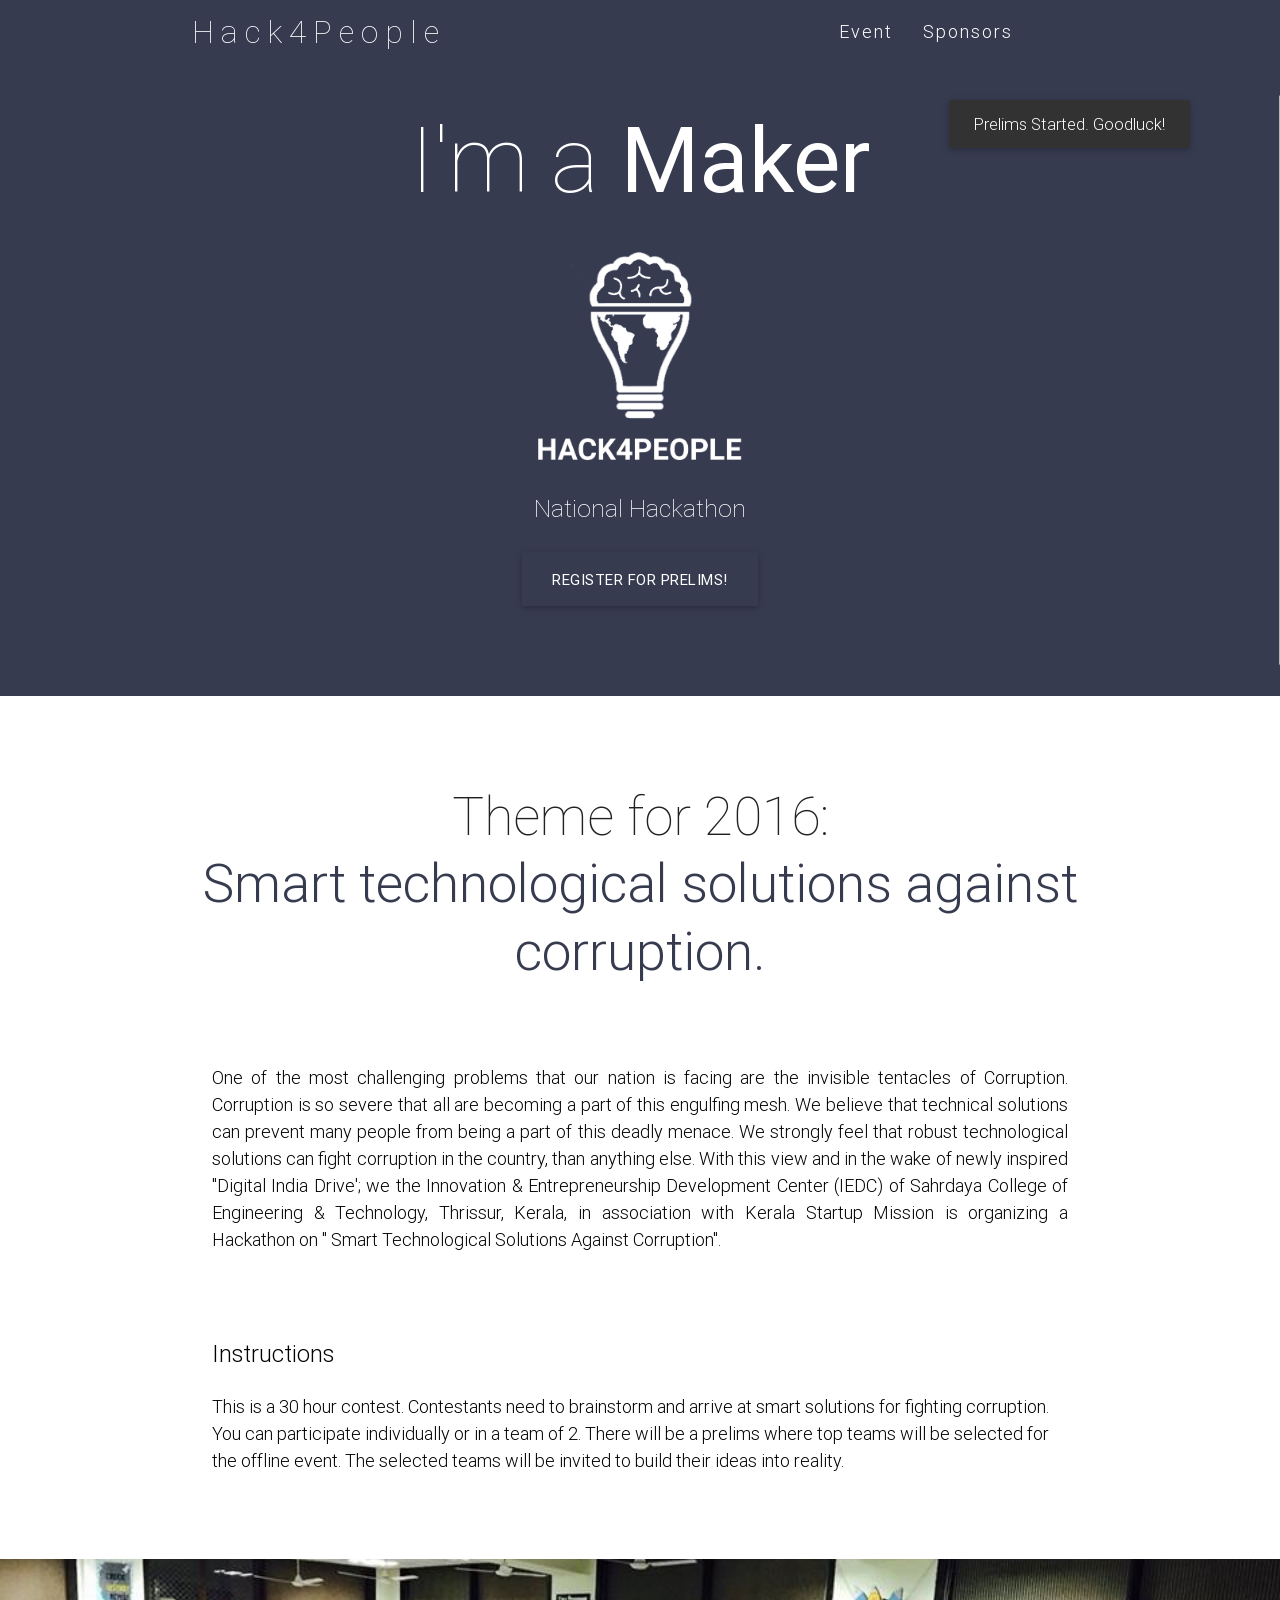
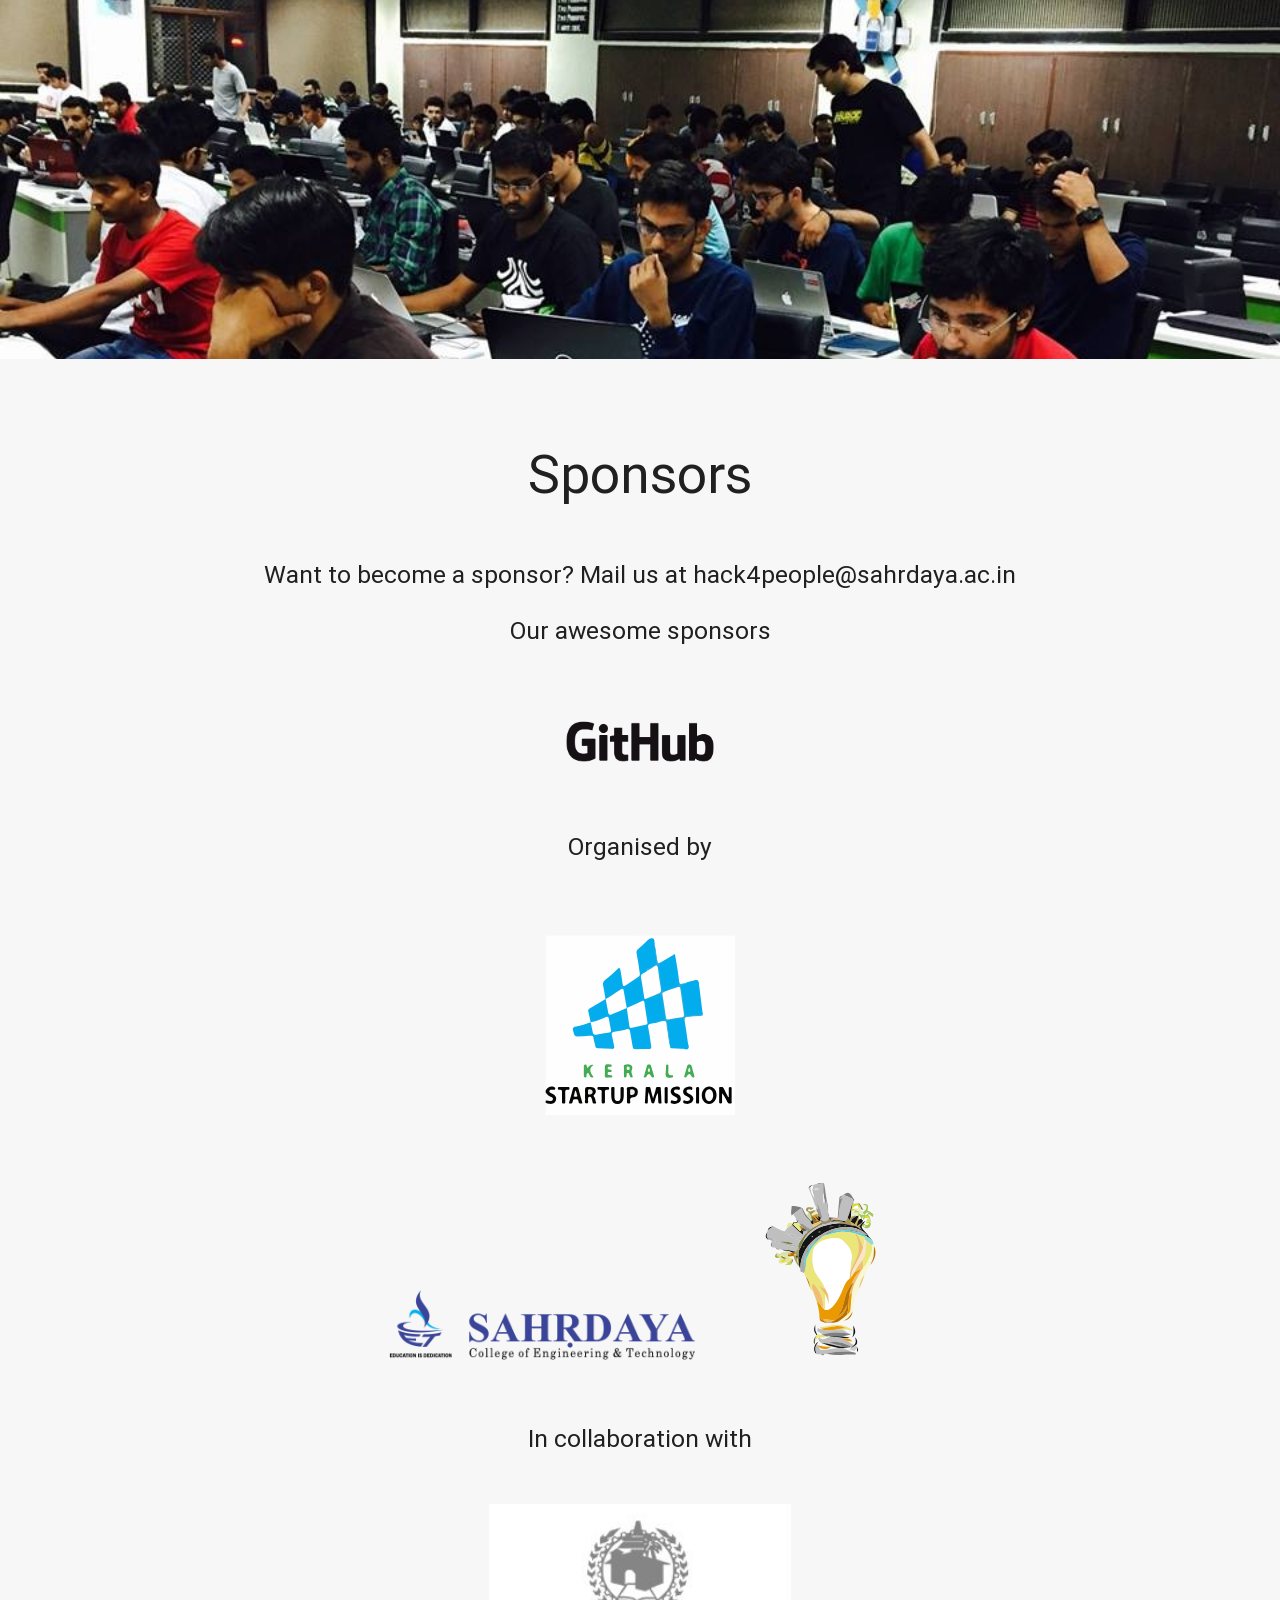
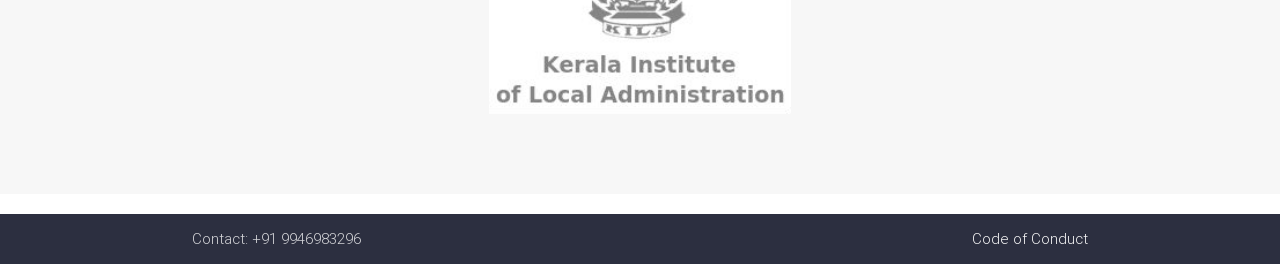
==== index.html @ 21f4a26d "added analytics" ====
<!DOCTYPE html>
<html>

<head>
    <meta http-equiv="Content-Type" content="text/html; charset=UTF-8" />
    <meta name="viewport" content="width=device-width, initial-scale=1, maximum-scale=1.0, user-scalable=no" />
    <meta name="theme-color" content="#373b50">
    <link rel="apple-touch-icon" sizes="120x120" href="/apple-touch-icon.png">
    <link rel="icon" type="image/png" href="/favicon-32x32.png" sizes="32x32">
    <link rel="icon" type="image/png" href="/favicon-16x16.png" sizes="16x16">
    <link rel="manifest" href="/manifest.json">
    <link rel="mask-icon" href="/safari-pinned-tab.svg" color="#5bbad5">
    <meta name="apple-mobile-web-app-title" content="Hack4People">
    <meta name="application-name" content="Hack4People">
    <title>Hack4People Hackathon 2016</title>
    <!-- CSS  -->
    <link href="min/plugin-min.css" type="text/css" rel="stylesheet">
    <link href="min/custom-min.css" type="text/css" rel="stylesheet">
    <link href="https://file.myfontastic.com/n6vo44Re5QaWo8oCKShBs7/icons.css" rel="stylesheet">
</head>
<style>
    html, body {
    max-width: 100%;
    overflow-x: hidden;
}
</style>
<body id="top" class="scrollspy">
    <!-- Pre Loader -->
    <div id="loader-wrapper">
        <div id="loader"></div>
        <div class="loader-section section-left"></div>
        <div class="loader-section section-right"></div>
    </div>
    <!--Navigation-->
    <div class="navbar-fixed">
        <nav id="nav_f" class="default_color" role="navigation">
            <div class="container">
                <div class="nav-wrapper">
                    <a id="logo-container" class="brand-logo">Hack4People</a>
                    <ul class="right hide-on-med-and-down">
                        <li><a href="#intro">Event</a></li>
                        <li hidden><a href="#mentors">Mentors</a></li>
                        <li><a href="#team">Sponsors</a></li>
                        <li><a href="https://www.facebook.com/hack4people" target="_blank"><i class="socicon-facebook"></i></a></li>
                        <li><a href="https://twitter.com/Hack4People" target="_blank"><i class="socicon-twitter"></i></a></li>
                    </ul>
                    <ul id="nav-mobile" class="side-nav">
                        <li><a href="#intro">Event</a></li>
                        <li hidden><a href="#mentors">Mentors</a></li>
                        <li><a href="#team">Sponsors</a></li>
                        <li><a href="https://www.facebook.com/hack4people" target="_blank">Facebook</a></li>
                        <li><a href="https://twitter.com/Hack4People" target="_blank">Twitter</a></li>
                    </ul>
                    <a href="#" data-activates="nav-mobile" class="button-collapse"><i class="mdi-navigation-menu"></i></a>
                </div>
            </div>
        </nav>
    </div>
    <!--Hero-->
    <div class="section no-pad-bot" id="index-banner">
        <div class="container">
            <h1 class="text_h center header cd-headline letters type">
            <span>I'm a</span> 
            <span class="cd-words-wrapper waiting">
                <b class="is-visible">Maker</b>
                <b>Developer</b>
                <b>Hacker</b>
                <b>Patriot</b>
            </span>
        </h1>
            <div class="row center">
                <div class="col s8 offset-s2 m6 offset-m3  l4 offset-l4 ">
                    <img id="dp" class="responsive-img" style="width:75%;height:75%;padding-top:5%;" src="img/logo2.png">
                </div>
            </div>
            <div class="row ">
                <h5 class="thin valign center-align white-text" style="white-space: nowrap; font-weight:200">National Hackathon</h5>
            </div>
            <div class="row ">
                <div style="text-align:center; ">
                    <a class="waves-effect waves-greendark btn-large themecolors" href="https://h4p.hackerearth.com" target="_blank">Register for Prelims!</a>
                </div>
            </div>
        </div>
    </div>
    <!--Intro and service-->
    <div id="intro" class="section scrollspy">
        <div class="container">
            <div class="row">
                <div class="col s12">
                    <h2 class="center header text_h2"> Theme for 2016: <br><span class="span_h2"> Smart technological solutions against corruption.  </span> </h2>
                </div>
                <div class="col s12 ">
                    <div class="card themecolor z-depth-0">
                        <div class="card-content black-text">
                            <p class="about light center" style="font-size:18px;text-align:justify;">One of the most challenging problems that our nation is facing are the invisible tentacles of Corruption. Corruption is so severe that all are becoming a part of this engulfing mesh. We believe that technical solutions can prevent many people from being a part of this deadly menace. We strongly feel that robust technological solutions can fight corruption in the country, than anything else. With this view and in the wake of newly inspired "Digital India Drive'; we the Innovation &amp; Entrepreneurship Development Center (IEDC) of Sahrdaya College of Engineering &amp; Technology, Thrissur, Kerala, in association with Kerala Startup Mission is organizing a Hackathon on " Smart Technological Solutions Against Corruption". </p>
                        </div>
                    </div>
                </div>
                <div class="col s12 ">
                    <div class="card themecolor z-depth-0 ">
                        <div class="card-content black-text ">
                            <span class="card-title black-text">Instructions</span>
                            <p class="about light center" style="font-size:18px;text-align:start;">This is a 30 hour contest. Contestants need to brainstorm and arrive at smart solutions for fighting corruption. You can participate individually or in a team of 2. There will be a prelims where top teams will be selected for the offline event. The selected teams will be invited to build their ideas into reality.</p>
                        </div>
                    </div>
                </div>
            </div>
        </div>
    </div>
    <!--Work-->
    <div class="section scrollspy" id="mentors" hidden>
        <div class="container">
            <h2 class="header text_b">Mentors </h2>
            <div class="row">
                <div class="col s12 m3">
                    <div class="card card-avatar">
                        <div class="waves-effect waves-block waves-light">
                            <img class="activator" src="img/avatar1.png">
                        </div>
                        <div class="card-content">
                            <span class="card-title activator grey-text text-darken-4">Flash <br/>
                            <small><em><a class="red-text text-darken-1" href="#">CEO</a></em></small></span>
                            <p>
                                <a class="blue-text text-lighten-2" href="https://www.facebook.com/joash.c.pereira">
                                    <i class="fa fa-facebook-square"></i>
                                </a>
                                <a class="blue-text text-lighten-2" href="https://twitter.com/im_joash">
                                    <i class="fa fa-twitter-square"></i>
                                </a>
                                <a class="blue-text text-lighten-2" href="https://plus.google.com/u/0/+JoashPereira">
                                    <i class="fa fa-google-plus-square"></i>
                                </a>
                                <a class="blue-text text-lighten-2" href="https://www.linkedin.com/in/joashp">
                                    <i class="fa fa-linkedin-square"></i>
                                </a>
                            </p>
                        </div>
                    </div>
                </div>
                <div class="col s12 m3">
                    <div class="card card-avatar">
                        <div class="waves-effect waves-block waves-light">
                            <img class="activator" src="img/avatar2.png">
                        </div>
                        <div class="card-content">
                            <span class="card-title activator grey-text text-darken-4">Cat Woman<br/>
                            <small><em><a class="red-text text-darken-1" href="#">Designer</a></em></small>
                        </span>
                            <p>
                                <a class="blue-text text-lighten-2" href="https://www.facebook.com/joash.c.pereira">
                                    <i class="fa fa-facebook-square"></i>
                                </a>
                                <a class="blue-text text-lighten-2" href="https://twitter.com/im_joash">
                                    <i class="fa fa-twitter-square"></i>
                                </a>
                                <a class="blue-text text-lighten-2" href="https://plus.google.com/u/0/+JoashPereira">
                                    <i class="fa fa-google-plus-square"></i>
                                </a>
                                <a class="blue-text text-lighten-2" href="https://www.linkedin.com/in/joashp">
                                    <i class="fa fa-linkedin-square"></i>
                                </a>
                            </p>
                        </div>
                    </div>
                </div>
                <div class="col s12 m3">
                    <div class="card card-avatar">
                        <div class="waves-effect waves-block waves-light">
                            <img class="activator" src="img/avatar3.png">
                        </div>
                        <div class="card-content">
                            <span class="card-title activator grey-text text-darken-4">
                            Capt. America <br/>
                            <small><em><a class="red-text text-darken-1" href="#">CMO</a></em></small></span>
                            <p>
                                <a class="blue-text text-lighten-2" href="https://www.facebook.com/joash.c.pereira">
                                    <i class="fa fa-facebook-square"></i>
                                </a>
                                <a class="blue-text text-lighten-2" href="https://twitter.com/im_joash">
                                    <i class="fa fa-twitter-square"></i>
                                </a>
                                <a class="blue-text text-lighten-2" href="https://plus.google.com/u/0/+JoashPereira">
                                    <i class="fa fa-google-plus-square"></i>
                                </a>
                                <a class="blue-text text-lighten-2" href="https://www.linkedin.com/in/joashp">
                                    <i class="fa fa-linkedin-square"></i>
                                </a>
                            </p>
                        </div>
                    </div>
                </div>
                <div class="col s12 m3">
                    <div class="card card-avatar">
                        <div class="waves-effect waves-block waves-light">
                            <img class="activator" src="img/avatar4.png">
                        </div>
                        <div class="card-content">
                            <span class="card-title activator grey-text text-darken-4">Robin<br/>
                            <small><em><a class="red-text text-darken-1" href="#">Developer</a></em></small></span>
                            <p>
                                <a class="blue-text text-lighten-2" href="https://www.facebook.com/joash.c.pereira">
                                    <i class="fa fa-facebook-square"></i>
                                </a>
                                <a class="blue-text text-lighten-2" href="https://twitter.com/im_joash">
                                    <i class="fa fa-twitter-square"></i>
                                </a>
                                <a class="blue-text text-lighten-2" href="https://plus.google.com/u/0/+JoashPereira">
                                    <i class="fa fa-google-plus-square"></i>
                                </a>
                                <a class="blue-text text-lighten-2" href="https://www.linkedin.com/in/joashp">
                                    <i class="fa fa-linkedin-square"></i>
                                </a>
                            </p>
                        </div>
                    </div>
                </div>
            </div>
        </div>
    </div>
    <!--Parallax-->
    <div class="parallax-container">
        <div class="parallax"><img src="img/parallax.jpg"></div>
    </div>
    <!--Team-->
    <div class="section scrollspy" id="team">
        <div class="container">
            <div class="row center">
                <div class="col s12 ">
                    <h2 class="valign center-align" style="white-space: nowrap; "> Sponsors </h2>
                    <br>
                    <h5 class="valign center-align" style=" "> Want to become a sponsor? Mail us at hack4people@sahrdaya.ac.in </h5>
                </div>
            </div>
            <div class="row center">
                <h5 class="valign center-align" style="white-space: nowrap; "> Our awesome sponsors</h5>
                <br>
                <img src="img/GitHub_Logo.png" href="" style="height:70px; margin:30px;" />
            </div>
            <div class="row center">
                <h5 class="valign center-align" style="white-space: nowrap; "> Organised by </h5>
                <br>
                <div class="col s12  m8 offset-m2  l8 offset-l2">
                    <h5 class="valign center-align"><img src="img/ksm.svg" href="" style="height:180px; margin:30px;"/>
                           <img src="img/sahhead.png" href="" style="height:70px; margin:30px;"/>
              <img src="img/iedc.svg" href="" style="height:180px; margin:30px;"/></h5>
                </div>
            </div>
            <div class="row center">
                <h5 class="valign center-align" style="white-space: nowrap; "> In collaboration with </h5>
                <div class="col s12 m8 offset-m2  l8 offset-l2">
                    <h5 class="valign center-align"><img src="img/kila.jpg" href="" style="height:210px;margin:30px;"/></h5>
                </div>
            </div>
        </div>
    </div>
    <!--Footer-->
    <footer class="page-footer white">
        <div class="footer-copyright themecolordarks">
            <div class="container">
                Contact: +91 9946983296
                <a class="grey-text text-lighten-4 right" target="_blank" href="http://hackcodeofconduct.org/324-hack4people">Code of Conduct</a>
            </div>
        </div>
    </footer>
    <!--  Scripts-->
    <script src="min/plugin-min.js"></script>
    <script src="min/custom-min.js"></script>
    <script type="text/javascript">
         var $toastContent = $('<span>Prelims Started. Goodluck!</span>');
        Materialize.toast($toastContent, 5000);
    </script>
    <script>
  (function(i,s,o,g,r,a,m){i['GoogleAnalyticsObject']=r;i[r]=i[r]||function(){
  (i[r].q=i[r].q||[]).push(arguments)},i[r].l=1*new Date();a=s.createElement(o),
  m=s.getElementsByTagName(o)[0];a.async=1;a.src=g;m.parentNode.insertBefore(a,m)
  })(window,document,'script','https://www.google-analytics.com/analytics.js','ga');

  ga('create', 'UA-83611779-1', 'auto');
  ga('send', 'pageview');
</script>
</body>

</html>
---- min/custom-min.css ----
.cd-headline.type .cd-words-wrapper.selected::after,.cd-headline.type b{visibility:hidden}.themecolors{background-color:#373b50!important}.themecolordarks{background-color:#2C2F40!important}.default_color{background-color:#373b50!important}.default_color_text{color:#373b50!important}.icon-block{padding:0 15px}#intro,#team,#work{padding-top:4rem}.brand-logo,.text_h{color:#fff;padding:0;font-weight:100}#index-banner{min-height:632px;max-height:864px;position:relative;background-color:#373b50}#nav_f{box-shadow:none!important;-webkit-box-shadow:none!important}.text_h{font-size:6em}.brand-logo{position:absolute;display:inline-block;font-size:2.1rem;font-style:normal;letter-spacing:7px}.card-content a,.card-content a:hover,.promo i,.span_h2,.text_b{color:#373b50}.text_h2{font-weight:100;margin-bottom:4%;line-height:4.5rem}.span_h2{font-weight:300}.in{font-weight:400!important;font-style:normal!important}.promo i{font-size:7rem;display:block}#team,#work{background:#f7f7f7}.text_pink{color:#EF9A9A}nav ul a{font-size:1.2rem;color:#FFF;letter-spacing:2px;display:block;font-weight:300;padding:0 15px}.cd-headline.type .cd-words-wrapper{vertical-align:top;overflow:hidden}.cd-headline.type .cd-words-wrapper::after{content:'';position:absolute;right:0;top:50%;bottom:auto;-webkit-transform:translateY(-50%);-moz-transform:translateY(-50%);-ms-transform:translateY(-50%);-o-transform:translateY(-50%);transform:translateY(-50%);height:90%;width:1px;background-color:#aebcb9}.cd-headline.type .cd-words-wrapper.waiting::after{-webkit-animation:cd-pulse 1s infinite;-moz-animation:cd-pulse 1s infinite;animation:cd-pulse 1s infinite}.cd-headline.type .cd-words-wrapper.selected{background-color:#FFF}.cd-headline.type .cd-words-wrapper.selected b{color:#373b50}.cd-headline.type b.is-visible{visibility:visible}.cd-headline.type i{position:absolute;visibility:hidden}.cd-headline.type i.in{position:relative;visibility:visible}@-webkit-keyframes cd-pulse{0%{-webkit-transform:translateY(-50%) scale(1);opacity:1}40%{-webkit-transform:translateY(-50%) scale(.9);opacity:0}100%{-webkit-transform:translateY(-50%) scale(0);opacity:0}}@-moz-keyframes cd-pulse{0%{-moz-transform:translateY(-50%) scale(1);opacity:1}40%{-moz-transform:translateY(-50%) scale(.9);opacity:0}100%{-moz-transform:translateY(-50%) scale(0);opacity:0}}@keyframes cd-pulse{0%{-webkit-transform:translateY(-50%) scale(1);-moz-transform:translateY(-50%) scale(1);-ms-transform:translateY(-50%) scale(1);-o-transform:translateY(-50%) scale(1);transform:translateY(-50%) scale(1);opacity:1}40%{-webkit-transform:translateY(-50%) scale(.9);-moz-transform:translateY(-50%) scale(.9);-ms-transform:translateY(-50%) scale(.9);-o-transform:translateY(-50%) scale(.9);transform:translateY(-50%) scale(.9);opacity:0}100%{-webkit-transform:translateY(-50%) scale(0);-moz-transform:translateY(-50%) scale(0);-ms-transform:translateY(-50%) scale(0);-o-transform:translateY(-50%) scale(0);transform:translateY(-50%) scale(0);opacity:0}}#preloader{position:fixed;top:0;left:0;right:0;bottom:0;background-color:#fff;z-index:1200}#status{width:200px;height:200px;position:absolute;left:50%;top:50%;background-image:url(/img/status.gif);background-repeat:no-repeat;background-position:center;margin:-100px 0 0 -100px}@media only screen and (max-width:480px){.text_h{padding:0;font-size:5em;font-weight:100;color:#fff}}input,textarea{border-bottom:1px solid #fff}nav a.button-collapse{left:-25px}.card-avatar .waves-effect{text-align:center;margin-top:20px}.card-avatar img{height:150px;width:150px;border-radius:75px}.card-avatar .card-content{text-align:center}.card .card-content p{margin:15px 0}.card-avatar .card-content i{font-size:1.5rem}.card-avatar .card-content .card-title{line-height:30px!important}.parallax-container{max-height:400px}footer.page-footer{margin-top:0!important}
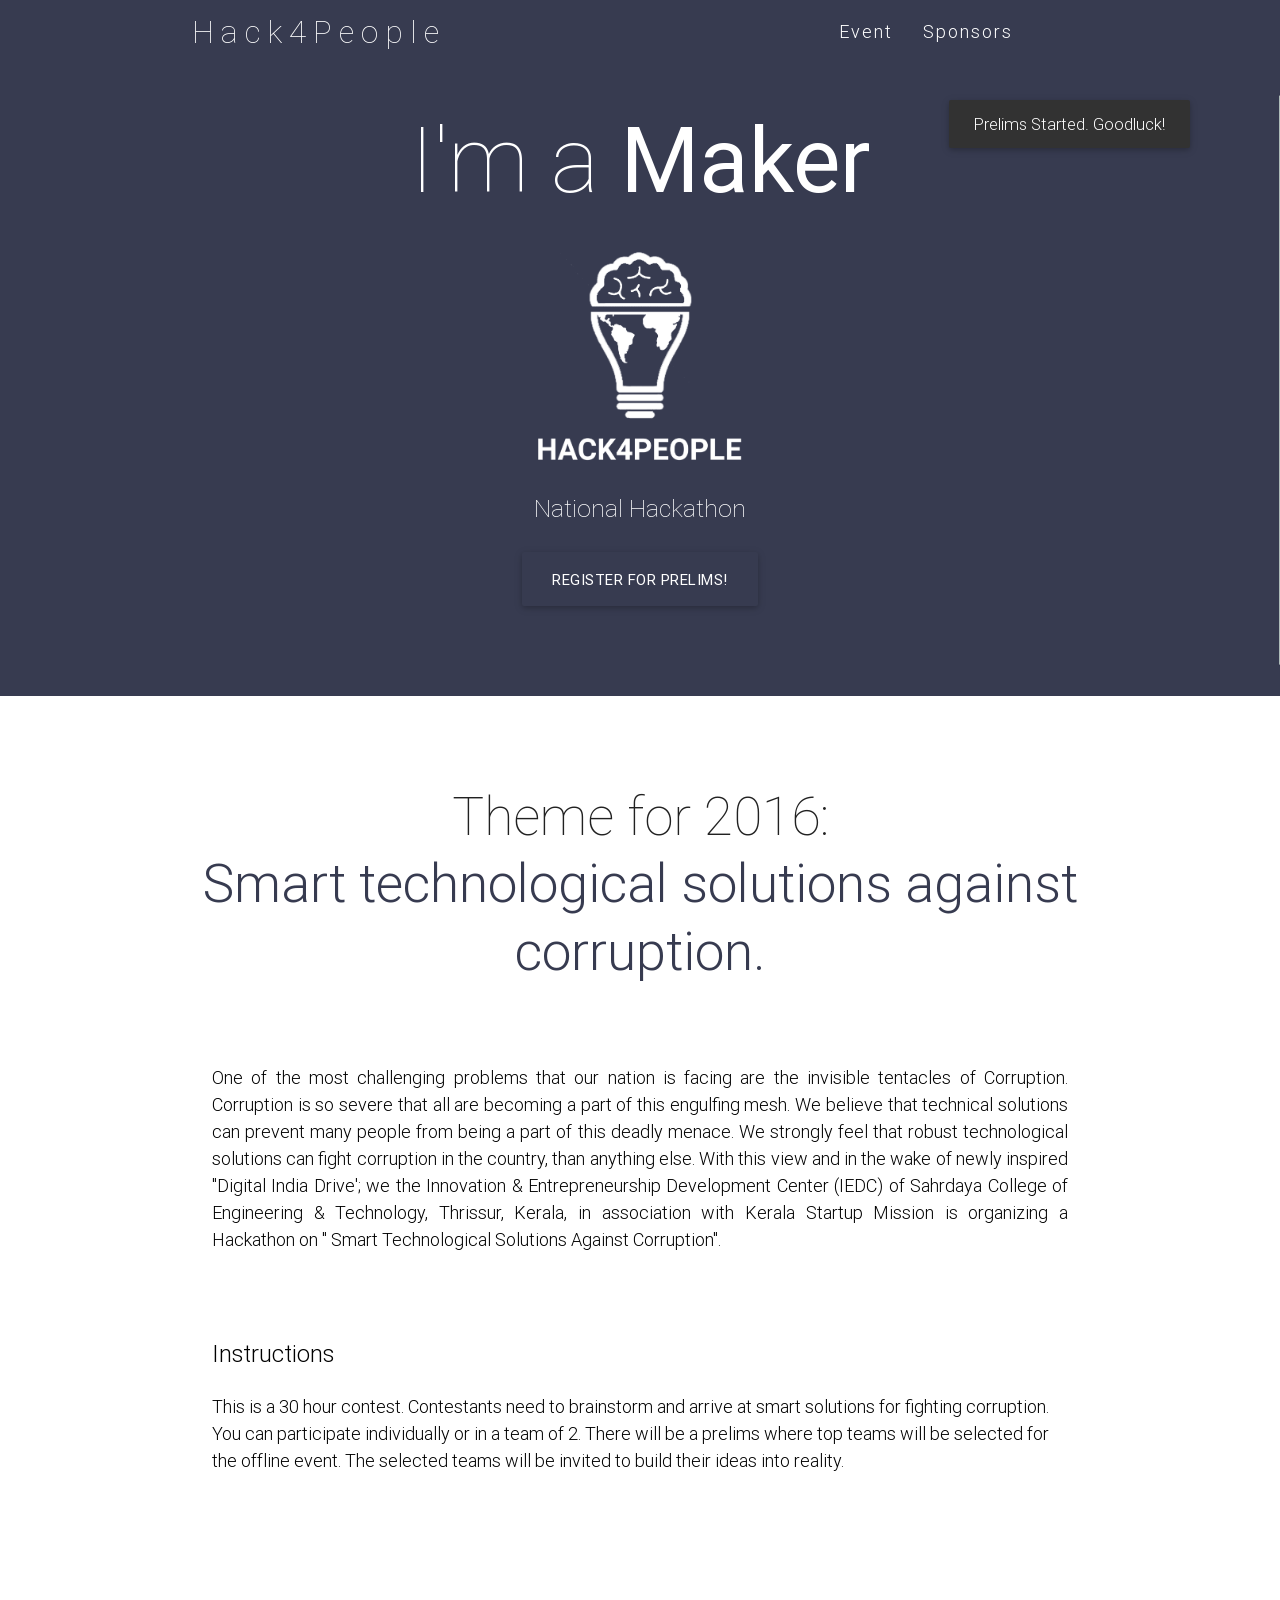
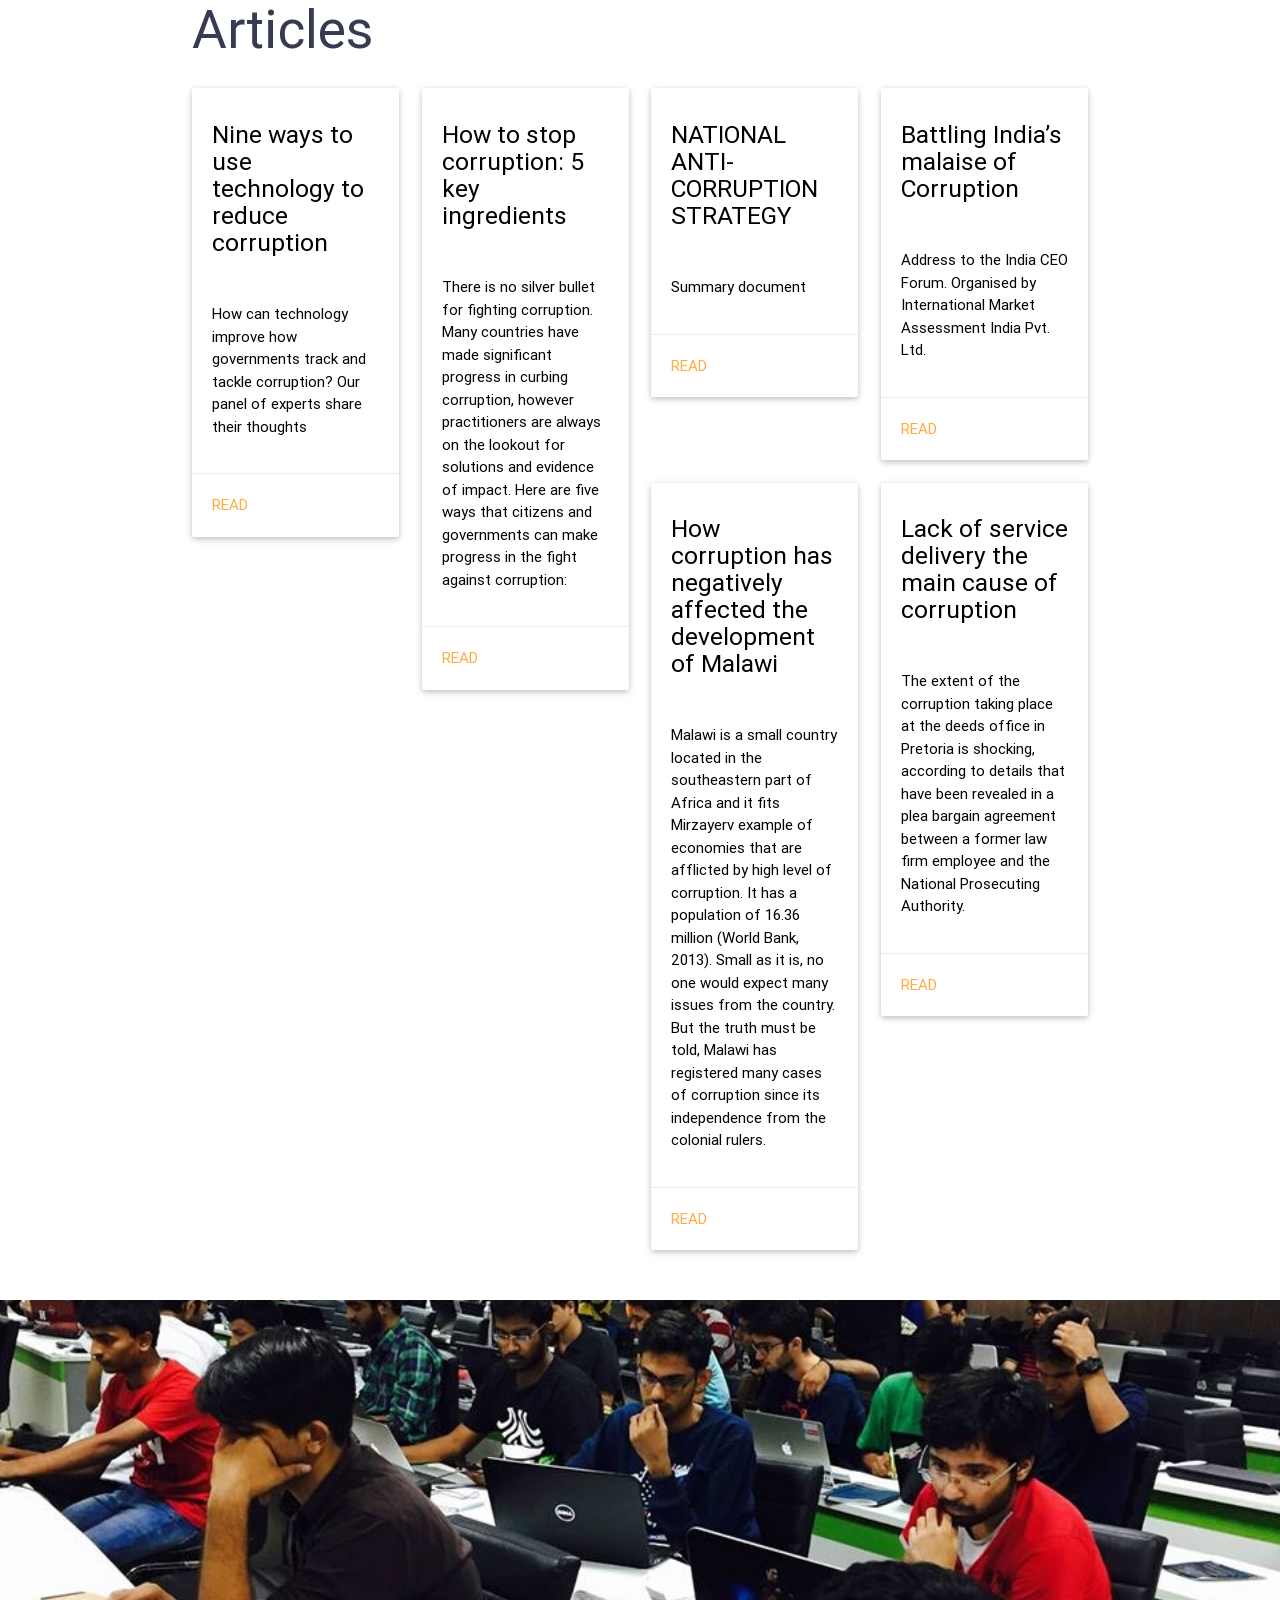
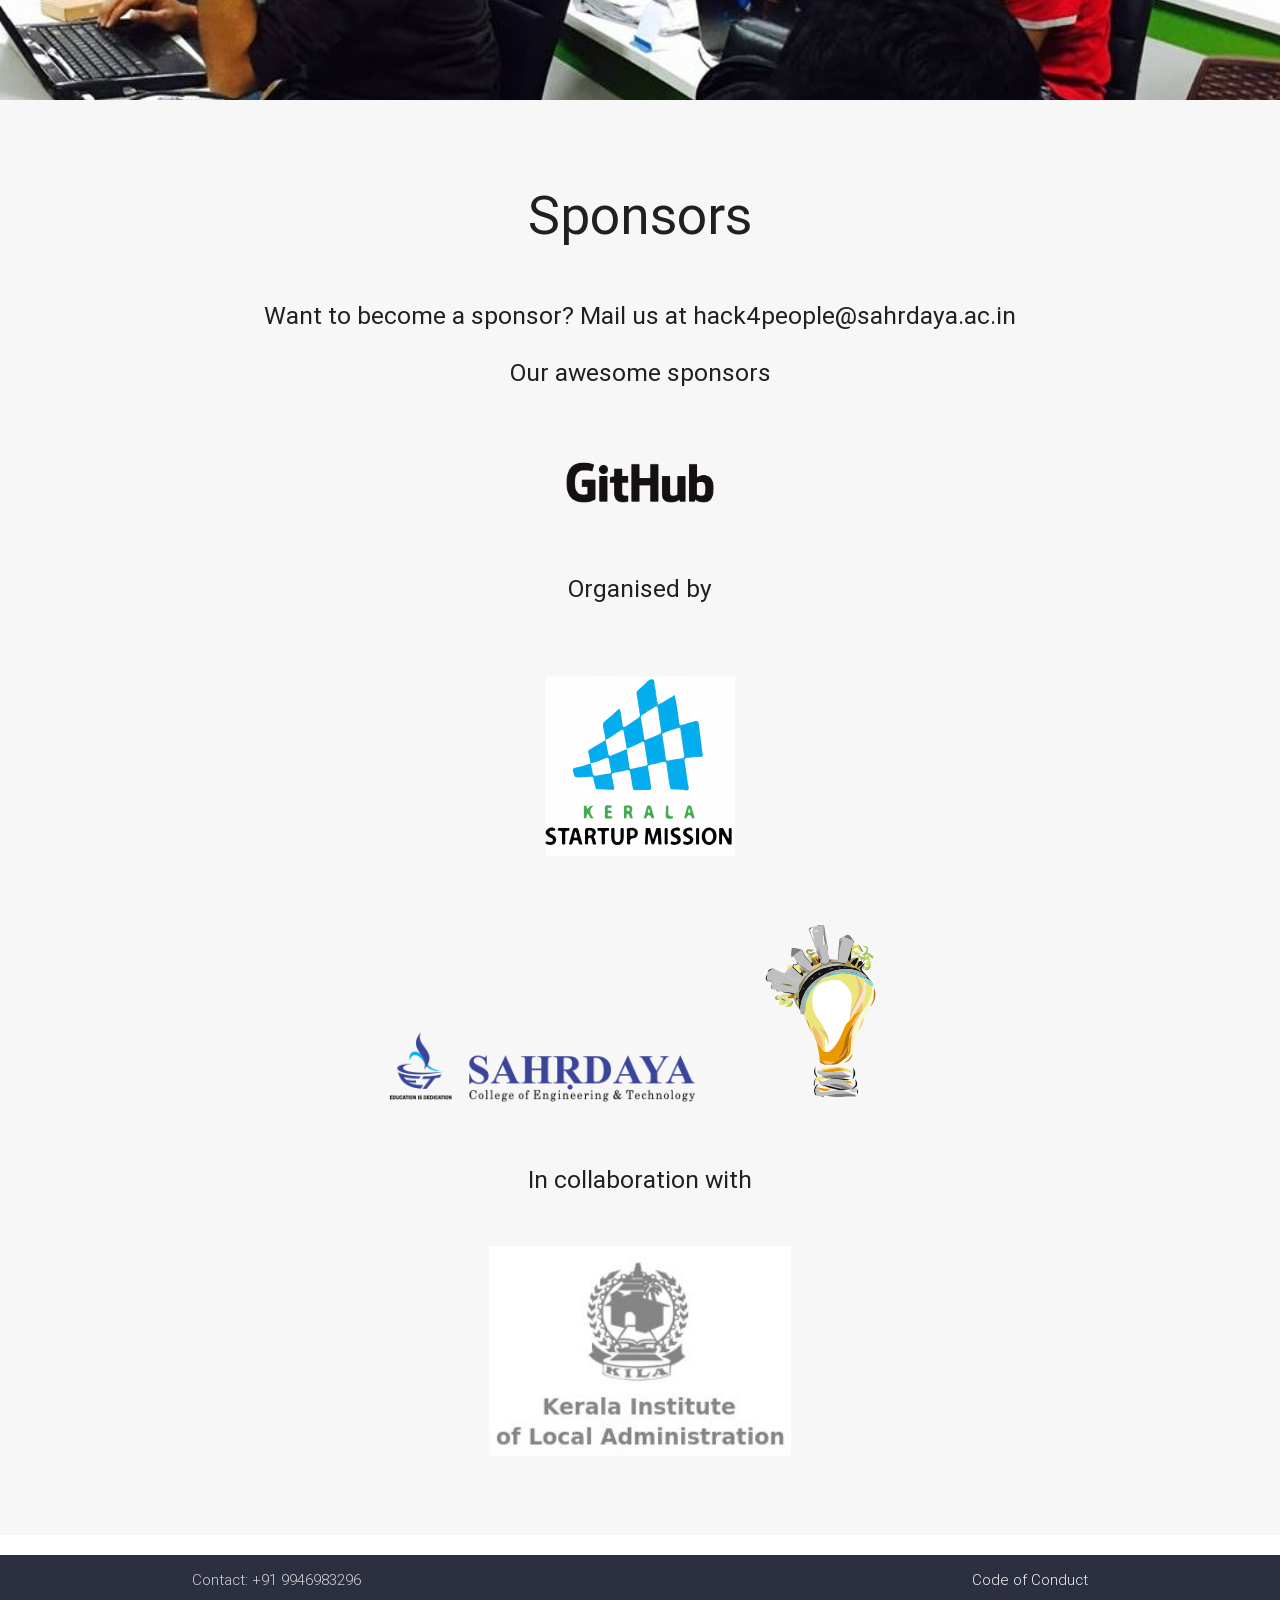
==== commit e989ddb6: "added articles" ====
--- a/index.html
+++ b/index.html
@@ -19,11 +19,13 @@
     <link href="https://file.myfontastic.com/n6vo44Re5QaWo8oCKShBs7/icons.css" rel="stylesheet">
 </head>
 <style>
-    html, body {
+html,
+body {
     max-width: 100%;
     overflow-x: hidden;
 }
 </style>
+
 <body id="top" class="scrollspy">
     <!-- Pre Loader -->
     <div id="loader-wrapper">
@@ -218,6 +220,85 @@
             </div>
         </div>
     </div>
+    <div class="section scrollspy" id="articles">
+        <div class="container">
+            <h2 class="header text_b">Articles </h2>
+            <div class="row">
+                <div class="col s12 m3">
+                    <div class="card ">
+                        <div class="card-content black-text">
+                            <h5>Nine ways to use technology to reduce corruption</h5>
+                            <br>
+                            <p>How can technology improve how governments track and tackle corruption? Our panel of experts share their thoughts</p>
+                        </div>
+                        <div class="card-action">
+                            <a href="https://www.theguardian.com/global-development-professionals-network/2016/may/26/nine-ways-to-use-technology-to-reduce-corruption?CMP=share_btn_wa" target="_black">Read</a>
+                        </div>
+                    </div>
+                </div>
+                <div class="col s12 m3">
+                    <div class="card ">
+                        <div class="card-content black-text">
+                            <h5>How to stop corruption: 5 key ingredients</h5>
+                            <br>
+                            <p>There is no silver bullet for fighting corruption. Many countries have made significant progress in curbing corruption, however practitioners are always on the lookout for solutions and evidence of impact. Here are five ways that citizens and governments can make progress in the fight against corruption:</p>
+                        </div>
+                        <div class="card-action">
+                            <a href="http://www.transparency.org/news/feature/how_to_stop_corruption_5_key_ingredients" target="_black">Read</a>
+                        </div>
+                    </div>
+                </div>
+                <div class="col s12 m3">
+                    <div class="card ">
+                        <div class="card-content black-text">
+                            <h5>NATIONAL ANTI-CORRUPTION STRATEGY</h5>
+                            <br>
+                            <p>Summary document</p>
+                        </div>
+                        <div class="card-action">
+                            <a href="http://cvc.nic.in/NACSSummary.pdf" target="_black">Read</a>
+                        </div>
+                    </div>
+                </div>
+                <div class="col s12 m3">
+                    <div class="card ">
+                        <div class="card-content black-text">
+                            <h5>Battling India’s malaise of Corruption</h5>
+                            <br>
+                            <p>Address to the India CEO Forum. Organised by International Market Assessment India Pvt. Ltd.</p>
+                        </div>
+                        <div class="card-action">
+                            <a href="http://cvc.nic.in/CEO.pdf" target="_black">Read</a>
+                        </div>
+                    </div>
+                </div>
+                <div class="col s12 m3">
+                    <div class="card ">
+                        <div class="card-content black-text">
+                            <h5>How corruption has negatively affected the development of Malawi</h5>
+                            <br>
+                            <p>Malawi is a small country located in the southeastern part of Africa and it fits Mirzayerv example of economies that are afflicted by high level of corruption. It has a population of 16.36 million (World Bank, 2013). Small as it is, no one would expect many issues from the country. But the truth must be told, Malawi has registered many cases of corruption since its independence from the colonial rulers.</p>
+                        </div>
+                        <div class="card-action">
+                            <a href="http://anticorruption-intl.org/corruption-in-malawi/" target="_black">Read</a>
+                        </div>
+                    </div>
+                </div>
+                <div class="col s12 m3">
+                    <div class="card ">
+                        <div class="card-content black-text">
+                            <h5>Lack of service delivery the main cause of corruption</h5>
+                            <br>
+                            <p>The extent of the corruption taking place at the deeds office in Pretoria is shocking, according to details that have been revealed in a plea bargain agreement between a former law firm employee and the National Prosecuting Authority.</p>
+                        </div>
+                        <div class="card-action">
+                            <a href="http://www.iol.co.za/business/opinion/business-watch/lack-of-service-delivery-the-main-cause-of-corruption-1554555" target="_black">Read</a>
+                        </div>
+                    </div>
+                </div>
+            </div>
+        </div>
+    </div>
     <!--Parallax-->
     <div class="parallax-container">
         <div class="parallax"><img src="img/parallax.jpg"></div>
@@ -267,18 +348,25 @@
     <script src="min/plugin-min.js"></script>
     <script src="min/custom-min.js"></script>
     <script type="text/javascript">
-         var $toastContent = $('<span>Prelims Started. Goodluck!</span>');
-        Materialize.toast($toastContent, 5000);
+    var $toastContent = $('<span>Prelims Started. Goodluck!</span>');
+    Materialize.toast($toastContent, 5000);
     </script>
     <script>
-  (function(i,s,o,g,r,a,m){i['GoogleAnalyticsObject']=r;i[r]=i[r]||function(){
-  (i[r].q=i[r].q||[]).push(arguments)},i[r].l=1*new Date();a=s.createElement(o),
-  m=s.getElementsByTagName(o)[0];a.async=1;a.src=g;m.parentNode.insertBefore(a,m)
-  })(window,document,'script','https://www.google-analytics.com/analytics.js','ga');
+    (function(i, s, o, g, r, a, m) {
+        i['GoogleAnalyticsObject'] = r;
+        i[r] = i[r] || function() {
+            (i[r].q = i[r].q || []).push(arguments)
+        }, i[r].l = 1 * new Date();
+        a = s.createElement(o),
+            m = s.getElementsByTagName(o)[0];
+        a.async = 1;
+        a.src = g;
+        m.parentNode.insertBefore(a, m)
+    })(window, document, 'script', 'https://www.google-analytics.com/analytics.js', 'ga');
 
-  ga('create', 'UA-83611779-1', 'auto');
-  ga('send', 'pageview');
-</script>
+    ga('create', 'UA-83611779-1', 'auto');
+    ga('send', 'pageview');
+    </script>
 </body>
 
 </html>
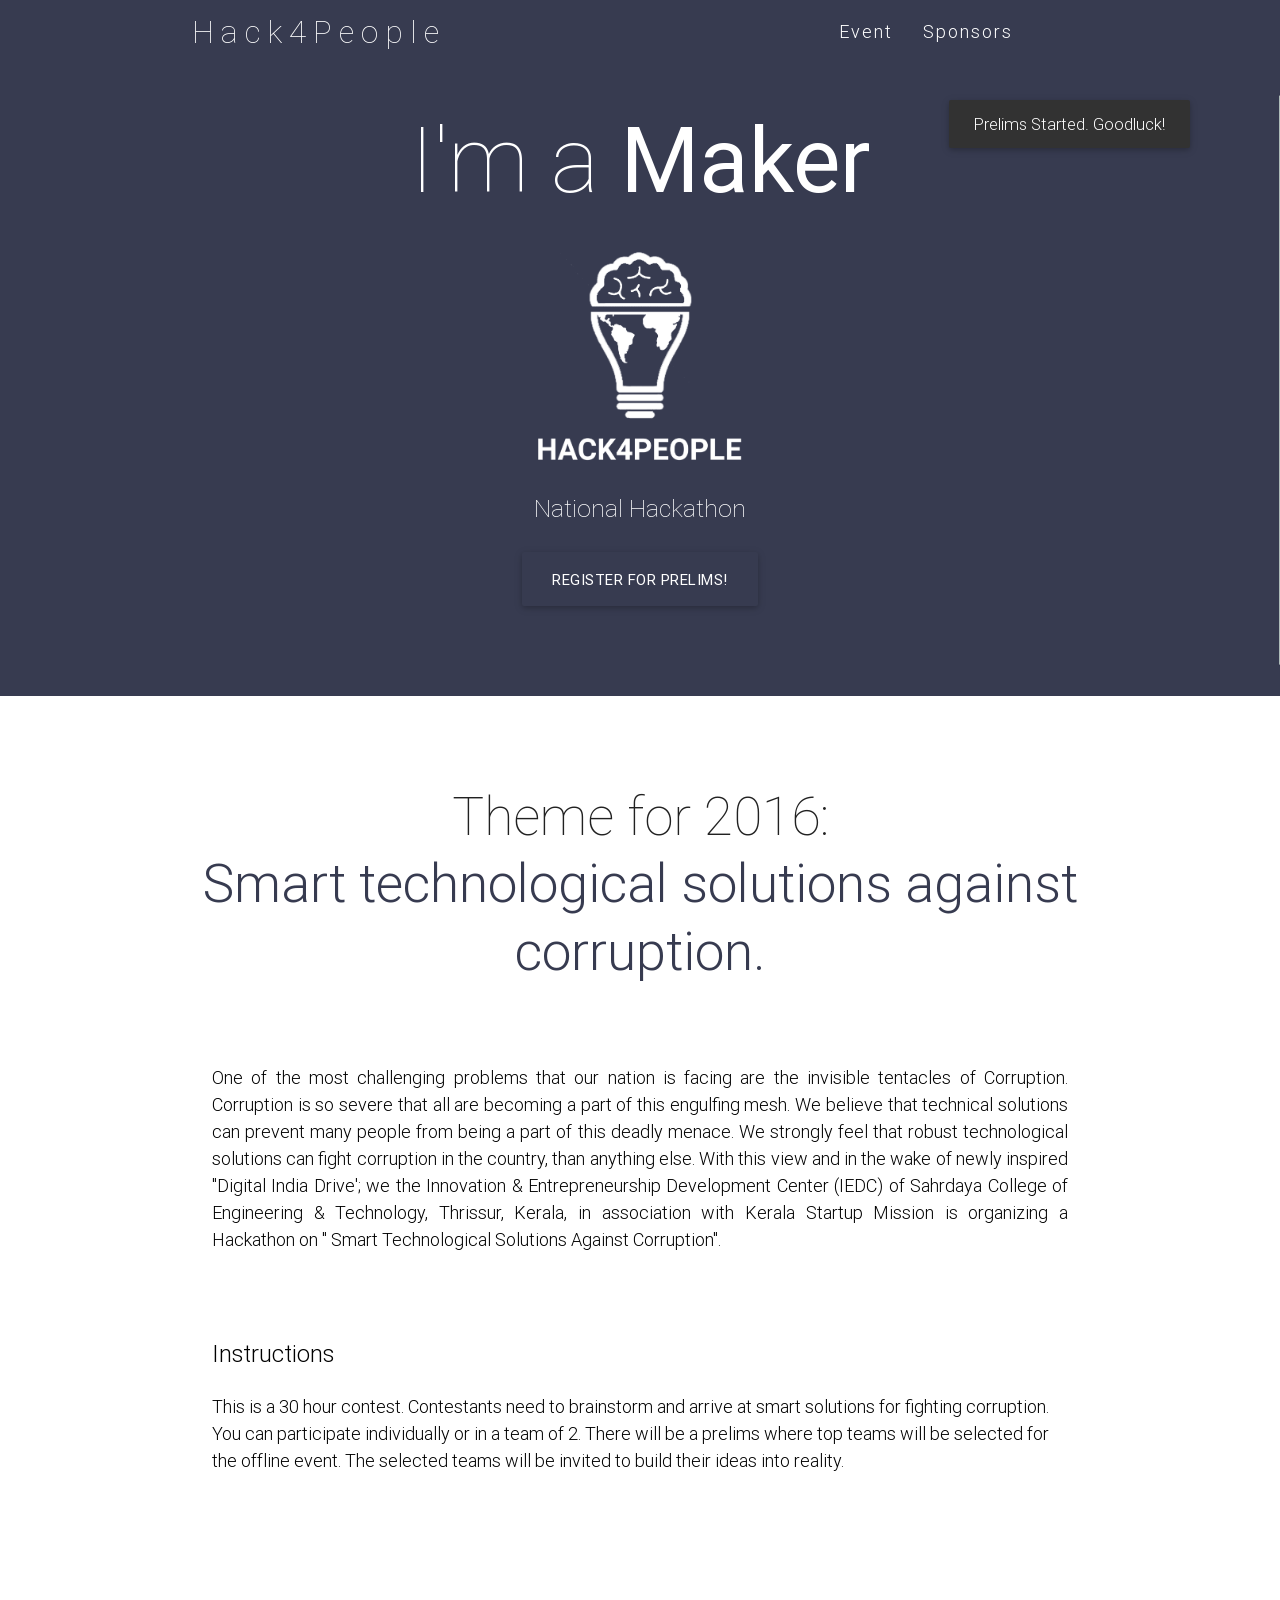
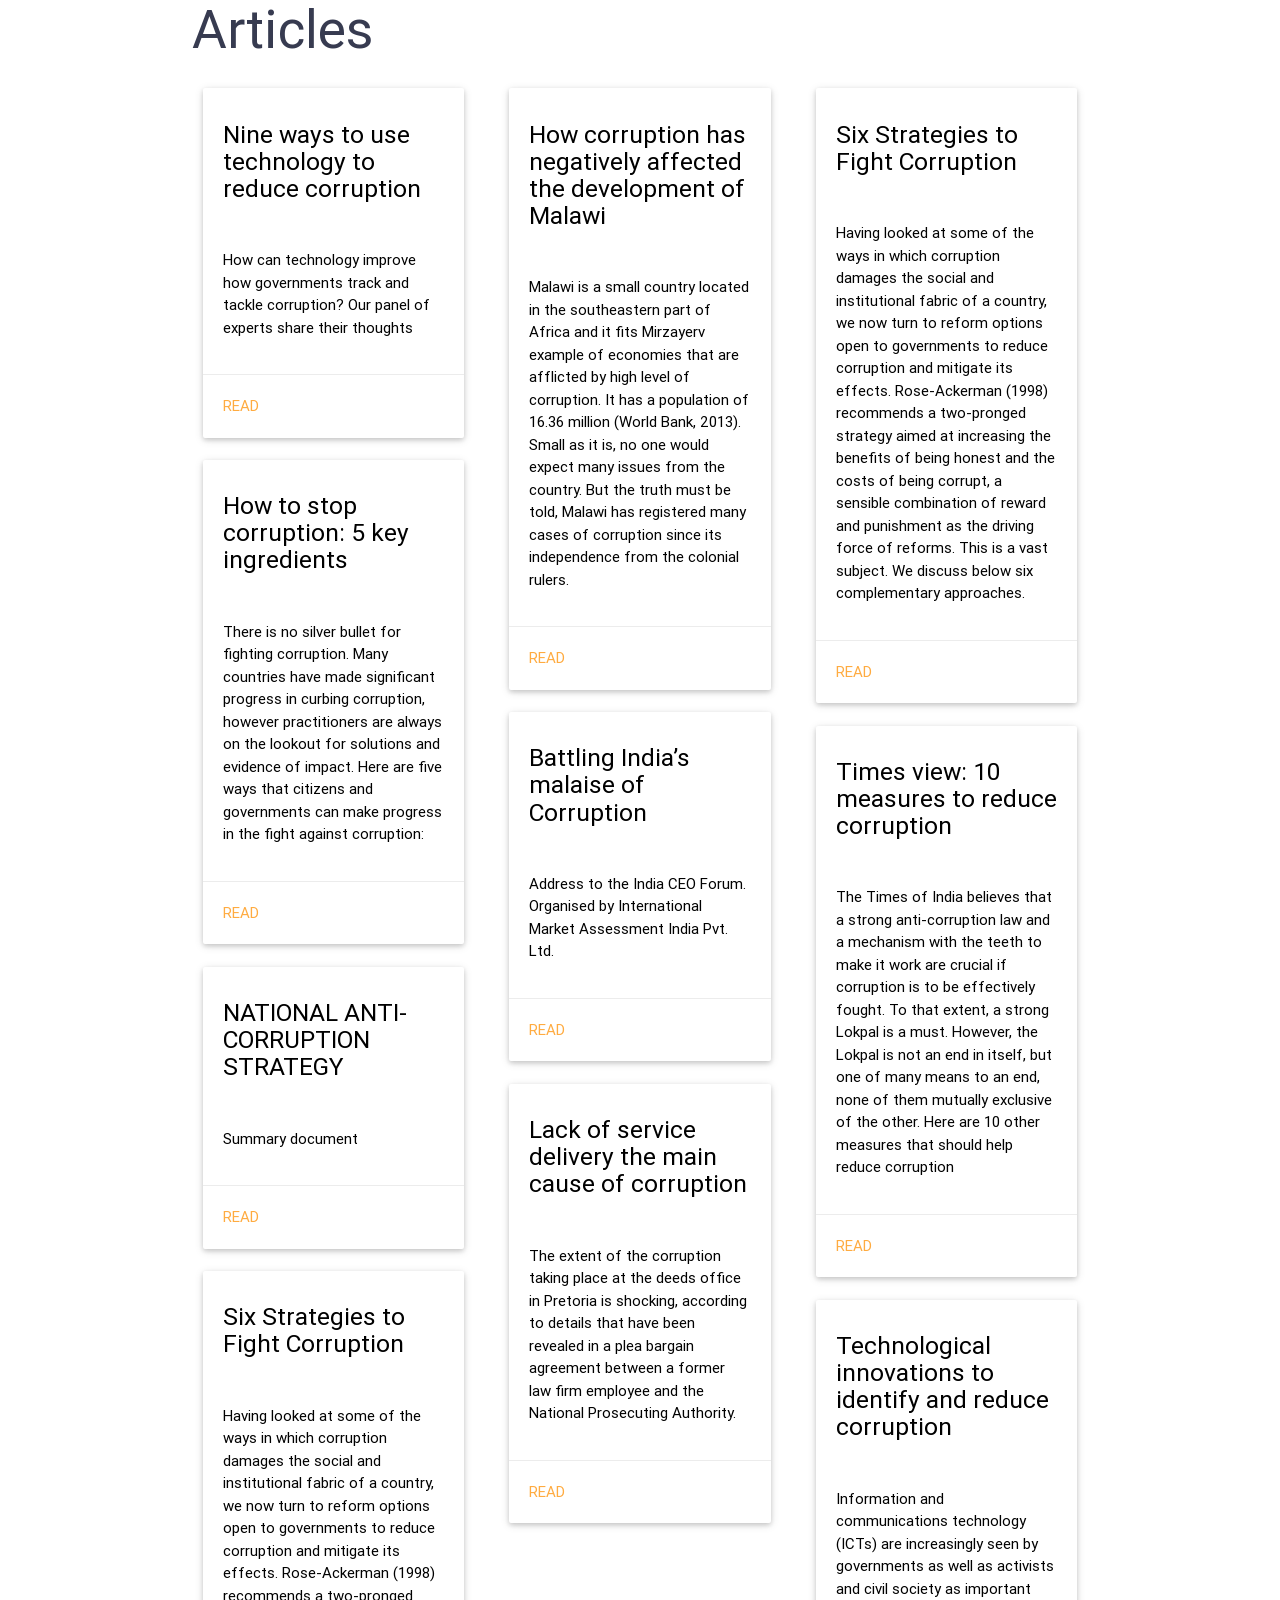
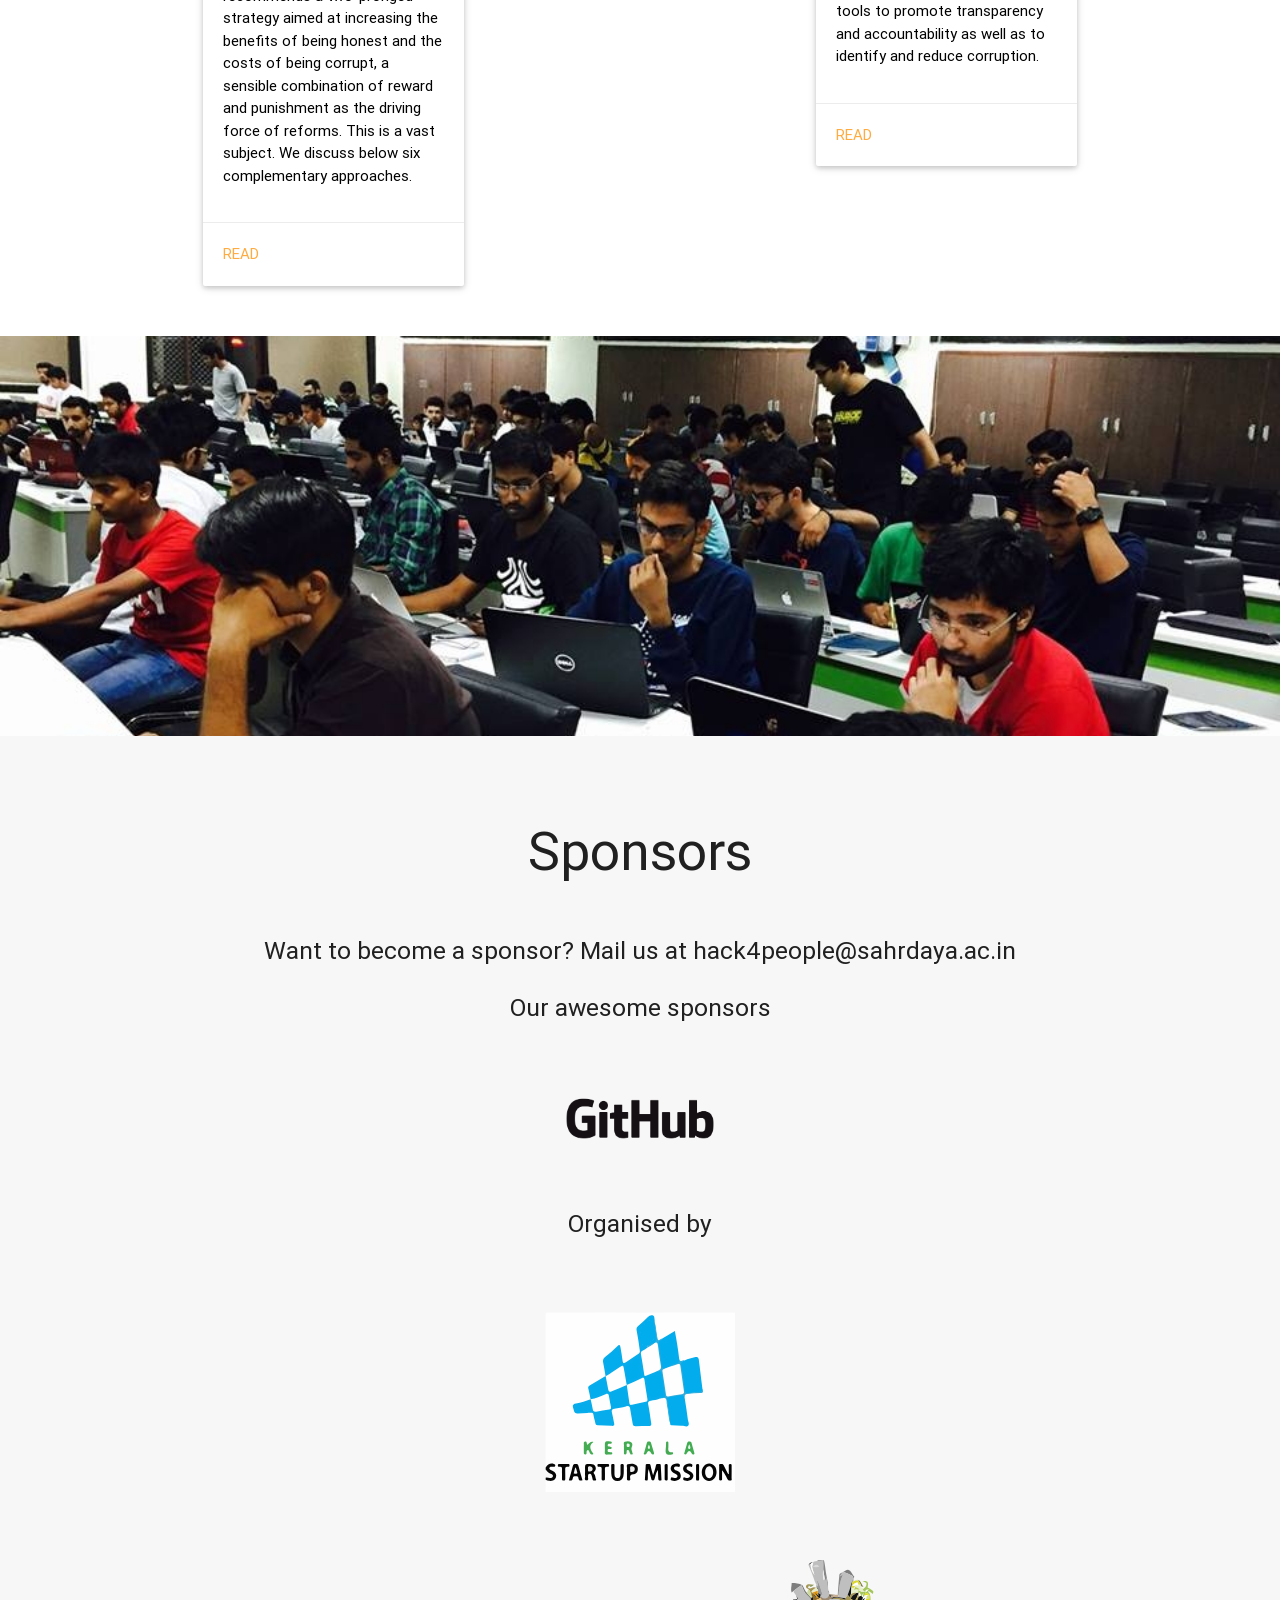
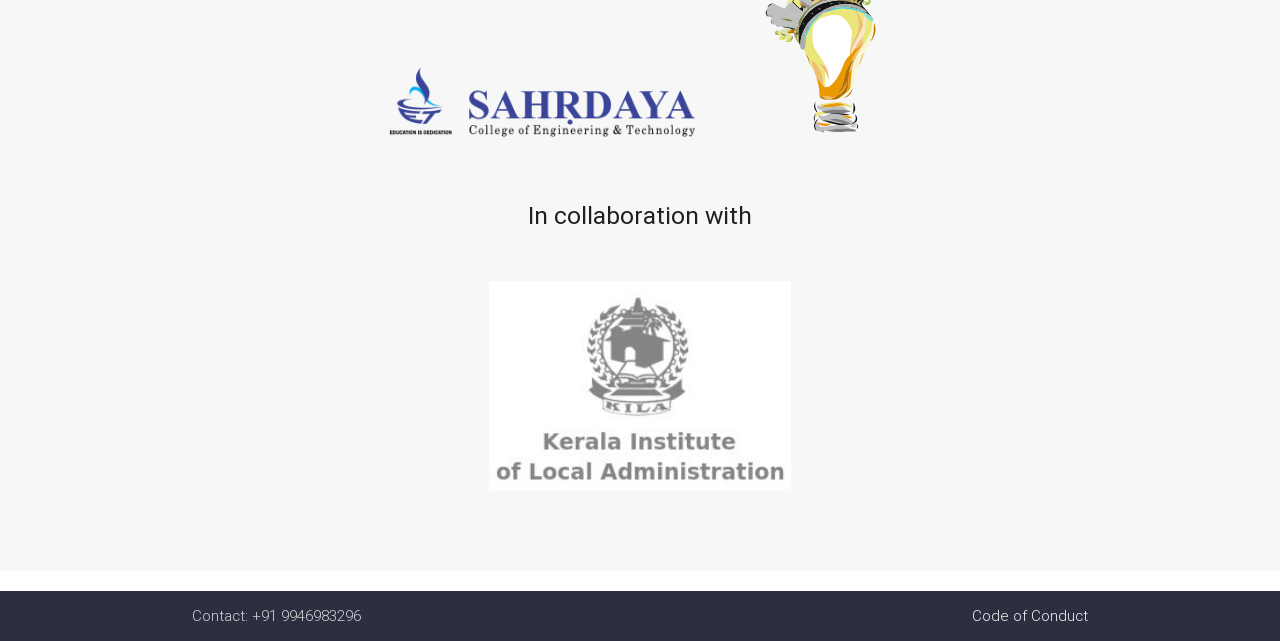
==== commit 79341cb1: "added articles order" ====
--- a/index.html
+++ b/index.html
@@ -224,75 +224,129 @@
         <div class="container">
             <h2 class="header text_b">Articles </h2>
             <div class="row">
-                <div class="col s12 m3">
-                    <div class="card ">
-                        <div class="card-content black-text">
-                            <h5>Nine ways to use technology to reduce corruption</h5>
-                            <br>
-                            <p>How can technology improve how governments track and tackle corruption? Our panel of experts share their thoughts</p>
-                        </div>
-                        <div class="card-action">
-                            <a href="https://www.theguardian.com/global-development-professionals-network/2016/may/26/nine-ways-to-use-technology-to-reduce-corruption?CMP=share_btn_wa" target="_black">Read</a>
-                        </div>
-                    </div>
-                </div>
-                <div class="col s12 m3">
-                    <div class="card ">
-                        <div class="card-content black-text">
-                            <h5>How to stop corruption: 5 key ingredients</h5>
-                            <br>
-                            <p>There is no silver bullet for fighting corruption. Many countries have made significant progress in curbing corruption, however practitioners are always on the lookout for solutions and evidence of impact. Here are five ways that citizens and governments can make progress in the fight against corruption:</p>
-                        </div>
-                        <div class="card-action">
-                            <a href="http://www.transparency.org/news/feature/how_to_stop_corruption_5_key_ingredients" target="_black">Read</a>
-                        </div>
-                    </div>
-                </div>
-                <div class="col s12 m3">
-                    <div class="card ">
-                        <div class="card-content black-text">
-                            <h5>NATIONAL ANTI-CORRUPTION STRATEGY</h5>
-                            <br>
-                            <p>Summary document</p>
-                        </div>
-                        <div class="card-action">
-                            <a href="http://cvc.nic.in/NACSSummary.pdf" target="_black">Read</a>
-                        </div>
-                    </div>
-                </div>
-                <div class="col s12 m3">
-                    <div class="card ">
-                        <div class="card-content black-text">
-                            <h5>Battling India’s malaise of Corruption</h5>
-                            <br>
-                            <p>Address to the India CEO Forum. Organised by International Market Assessment India Pvt. Ltd.</p>
-                        </div>
-                        <div class="card-action">
-                            <a href="http://cvc.nic.in/CEO.pdf" target="_black">Read</a>
-                        </div>
-                    </div>
-                </div>
-                <div class="col s12 m3">
-                    <div class="card ">
-                        <div class="card-content black-text">
-                            <h5>How corruption has negatively affected the development of Malawi</h5>
-                            <br>
-                            <p>Malawi is a small country located in the southeastern part of Africa and it fits Mirzayerv example of economies that are afflicted by high level of corruption. It has a population of 16.36 million (World Bank, 2013). Small as it is, no one would expect many issues from the country. But the truth must be told, Malawi has registered many cases of corruption since its independence from the colonial rulers.</p>
-                        </div>
-                        <div class="card-action">
-                            <a href="http://anticorruption-intl.org/corruption-in-malawi/" target="_black">Read</a>
-                        </div>
-                    </div>
-                </div>
-                <div class="col s12 m3">
-                    <div class="card ">
-                        <div class="card-content black-text">
-                            <h5>Lack of service delivery the main cause of corruption</h5>
-                            <br>
-                            <p>The extent of the corruption taking place at the deeds office in Pretoria is shocking, according to details that have been revealed in a plea bargain agreement between a former law firm employee and the National Prosecuting Authority.</p>
-                        </div>
-                        <div class="card-action">
-                            <a href="http://www.iol.co.za/business/opinion/business-watch/lack-of-service-delivery-the-main-cause-of-corruption-1554555" target="_black">Read</a>
+                <div class="col s12 m6 l4">
+                    <div class="col s12">
+                        <div class="card ">
+                            <div class="card-content black-text">
+                                <h5>Nine ways to use technology to reduce corruption</h5>
+                                <br>
+                                <p>How can technology improve how governments track and tackle corruption? Our panel of experts share their thoughts</p>
+                            </div>
+                            <div class="card-action">
+                                <a href="https://www.theguardian.com/global-development-professionals-network/2016/may/26/nine-ways-to-use-technology-to-reduce-corruption?CMP=share_btn_wa" target="_black">Read</a>
+                            </div>
+                        </div>
+                    </div>
+                    <div class="col s12">
+                        <div class="card ">
+                            <div class="card-content black-text">
+                                <h5>How to stop corruption: 5 key ingredients</h5>
+                                <br>
+                                <p>There is no silver bullet for fighting corruption. Many countries have made significant progress in curbing corruption, however practitioners are always on the lookout for solutions and evidence of impact. Here are five ways that citizens and governments can make progress in the fight against corruption:</p>
+                            </div>
+                            <div class="card-action">
+                                <a href="http://www.transparency.org/news/feature/how_to_stop_corruption_5_key_ingredients" target="_black">Read</a>
+                            </div>
+                        </div>
+                    </div>
+                    <div class="col s12">
+                        <div class="card ">
+                            <div class="card-content black-text">
+                                <h5>NATIONAL ANTI-CORRUPTION STRATEGY</h5>
+                                <br>
+                                <p>Summary document</p>
+                            </div>
+                            <div class="card-action">
+                                <a href="http://cvc.nic.in/NACSSummary.pdf" target="_black">Read</a>
+                            </div>
+                        </div>
+                    </div>
+                    <div class="col s12">
+                        <div class="card ">
+                            <div class="card-content black-text">
+                                <h5>Six Strategies to Fight Corruption</h5>
+                                <br>
+                                <p>Having looked at some of the ways in which corruption damages the social and institutional fabric of a country, we now turn to reform options open to governments to reduce corruption and mitigate its effects. Rose-Ackerman (1998) recommends a two-pronged strategy aimed at increasing the benefits of being honest and the costs of being corrupt, a sensible combination of reward and punishment as the driving force of reforms. This is a vast subject. We discuss below six complementary approaches. </p>
+                            </div>
+                            <div class="card-action">
+                                <a href="http://blogs.worldbank.org/futuredevelopment/six-strategies-fight-corruption" target="_black">Read</a>
+                            </div>
+                        </div>
+                    </div>
+                </div>
+                <div class="col s12 m6 l4">
+                    <div class="col s12">
+                        <div class="card ">
+                            <div class="card-content black-text">
+                                <h5>How corruption has negatively affected the development of Malawi</h5>
+                                <br>
+                                <p>Malawi is a small country located in the southeastern part of Africa and it fits Mirzayerv example of economies that are afflicted by high level of corruption. It has a population of 16.36 million (World Bank, 2013). Small as it is, no one would expect many issues from the country. But the truth must be told, Malawi has registered many cases of corruption since its independence from the colonial rulers.</p>
+                            </div>
+                            <div class="card-action">
+                                <a href="http://anticorruption-intl.org/corruption-in-malawi/" target="_black">Read</a>
+                            </div>
+                        </div>
+                    </div>
+                    <div class="col s12 ">
+                        <div class="card ">
+                            <div class="card-content black-text">
+                                <h5>Battling India’s malaise of Corruption</h5>
+                                <br>
+                                <p>Address to the India CEO Forum. Organised by International Market Assessment India Pvt. Ltd.</p>
+                            </div>
+                            <div class="card-action">
+                                <a href="http://cvc.nic.in/CEO.pdf" target="_black">Read</a>
+                            </div>
+                        </div>
+                    </div>
+                    <div class="col s12">
+                        <div class="card ">
+                            <div class="card-content black-text">
+                                <h5>Lack of service delivery the main cause of corruption</h5>
+                                <br>
+                                <p>The extent of the corruption taking place at the deeds office in Pretoria is shocking, according to details that have been revealed in a plea bargain agreement between a former law firm employee and the National Prosecuting Authority.</p>
+                            </div>
+                            <div class="card-action">
+                                <a href="http://www.iol.co.za/business/opinion/business-watch/lack-of-service-delivery-the-main-cause-of-corruption-1554555" target="_black">Read</a>
+                            </div>
+                        </div>
+                    </div>
+                </div>
+                <div class="col s12 m6 l4">
+                    <div class="col s12">
+                        <div class="card ">
+                            <div class="card-content black-text">
+                                <h5>Six Strategies to Fight Corruption</h5>
+                                <br>
+                                <p>Having looked at some of the ways in which corruption damages the social and institutional fabric of a country, we now turn to reform options open to governments to reduce corruption and mitigate its effects. Rose-Ackerman (1998) recommends a two-pronged strategy aimed at increasing the benefits of being honest and the costs of being corrupt, a sensible combination of reward and punishment as the driving force of reforms. This is a vast subject. We discuss below six complementary approaches. </p>
+                            </div>
+                            <div class="card-action">
+                                <a href="http://blogs.worldbank.org/futuredevelopment/six-strategies-fight-corruption" target="_black">Read</a>
+                            </div>
+                        </div>
+                    </div>
+                    <div class="col s12">
+                        <div class="card ">
+                            <div class="card-content black-text">
+                                <h5>Times view: 10 measures to reduce corruption</h5>
+                                <br>
+                                <p> The Times of India believes that a strong anti-corruption law and a mechanism with the teeth to make it work are crucial if corruption is to be effectively fought. To that extent, a strong Lokpal is a must. However, the Lokpal is not an end in itself, but one of many means to an end, none of them mutually exclusive of the other. Here are 10 other measures that should help reduce corruption </p>
+                            </div>
+                            <div class="card-action">
+                                <a href="http://timesofindia.indiatimes.com/india/Times-view-10-measures-to-reduce-corruption/articleshow/9656186.cms?gclid=CJKB1f249s4CFdaIaAodFeIE8w&from=mdr" target="_black">Read</a>
+                            </div>
+                        </div>
+                    </div>
+                    <div class="col s12">
+                        <div class="card ">
+                            <div class="card-content black-text">
+                                <h5>Technological innovations to identify and reduce corruption</h5>
+                                <br>
+                                <p>Information and communications technology (ICTs) are increasingly seen by governments as well as activists and civil society as important tools to promote transparency and accountability as well as to identify and reduce corruption. </p>
+                            </div>
+                            <div class="card-action">
+                                <a href="http://www.u4.no/publications/technological-innovations-to-identify-and-reduce-corruption/downloadasset/3122" target="_black">Read</a>
+                            </div>
                         </div>
                     </div>
                 </div>
@@ -350,6 +404,13 @@
     <script type="text/javascript">
     var $toastContent = $('<span>Prelims Started. Goodluck!</span>');
     Materialize.toast($toastContent, 5000);
+    $(function() {
+        var width = 0;
+        $('#overflow .ocontainer div').each(function() {
+            width += $(this).outerWidth(true);
+        });
+        $('#overflow .opcontainer').css('width', width + "px");
+    });
     </script>
     <script>
     (function(i, s, o, g, r, a, m) {
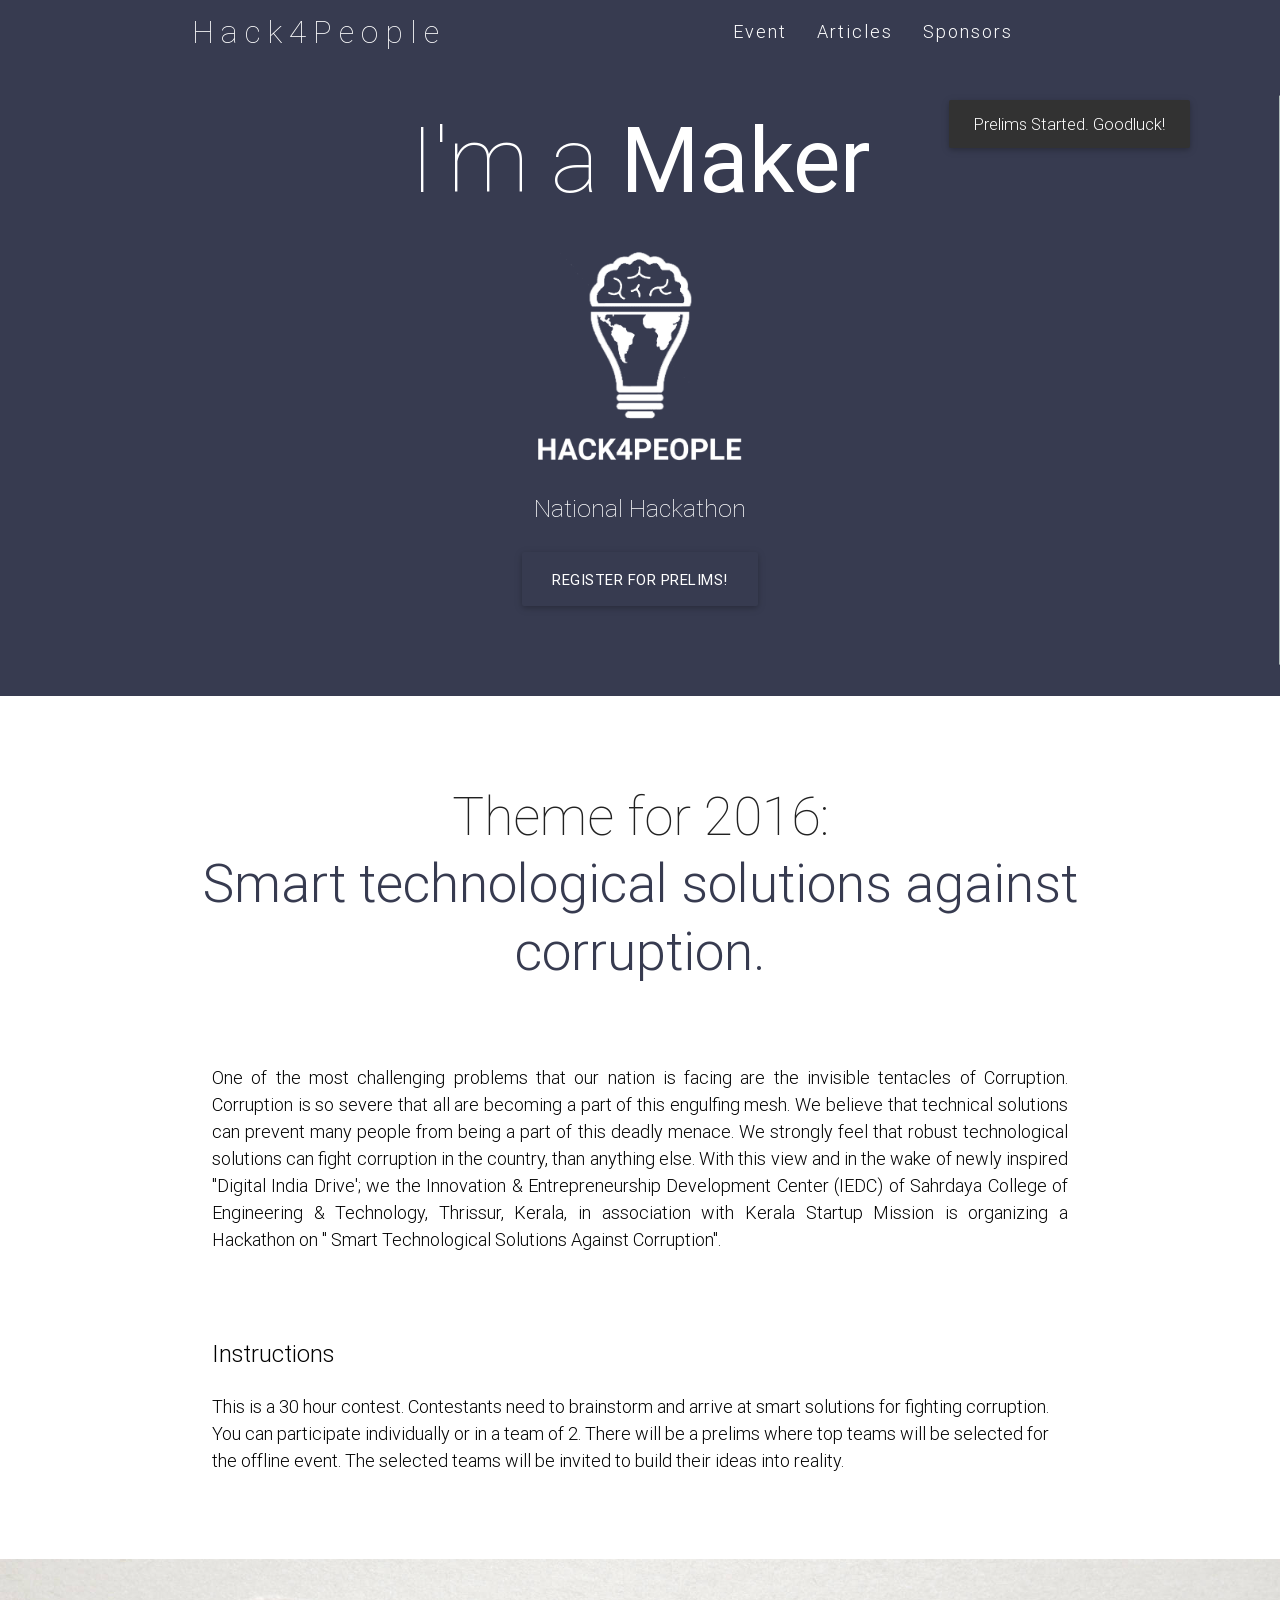
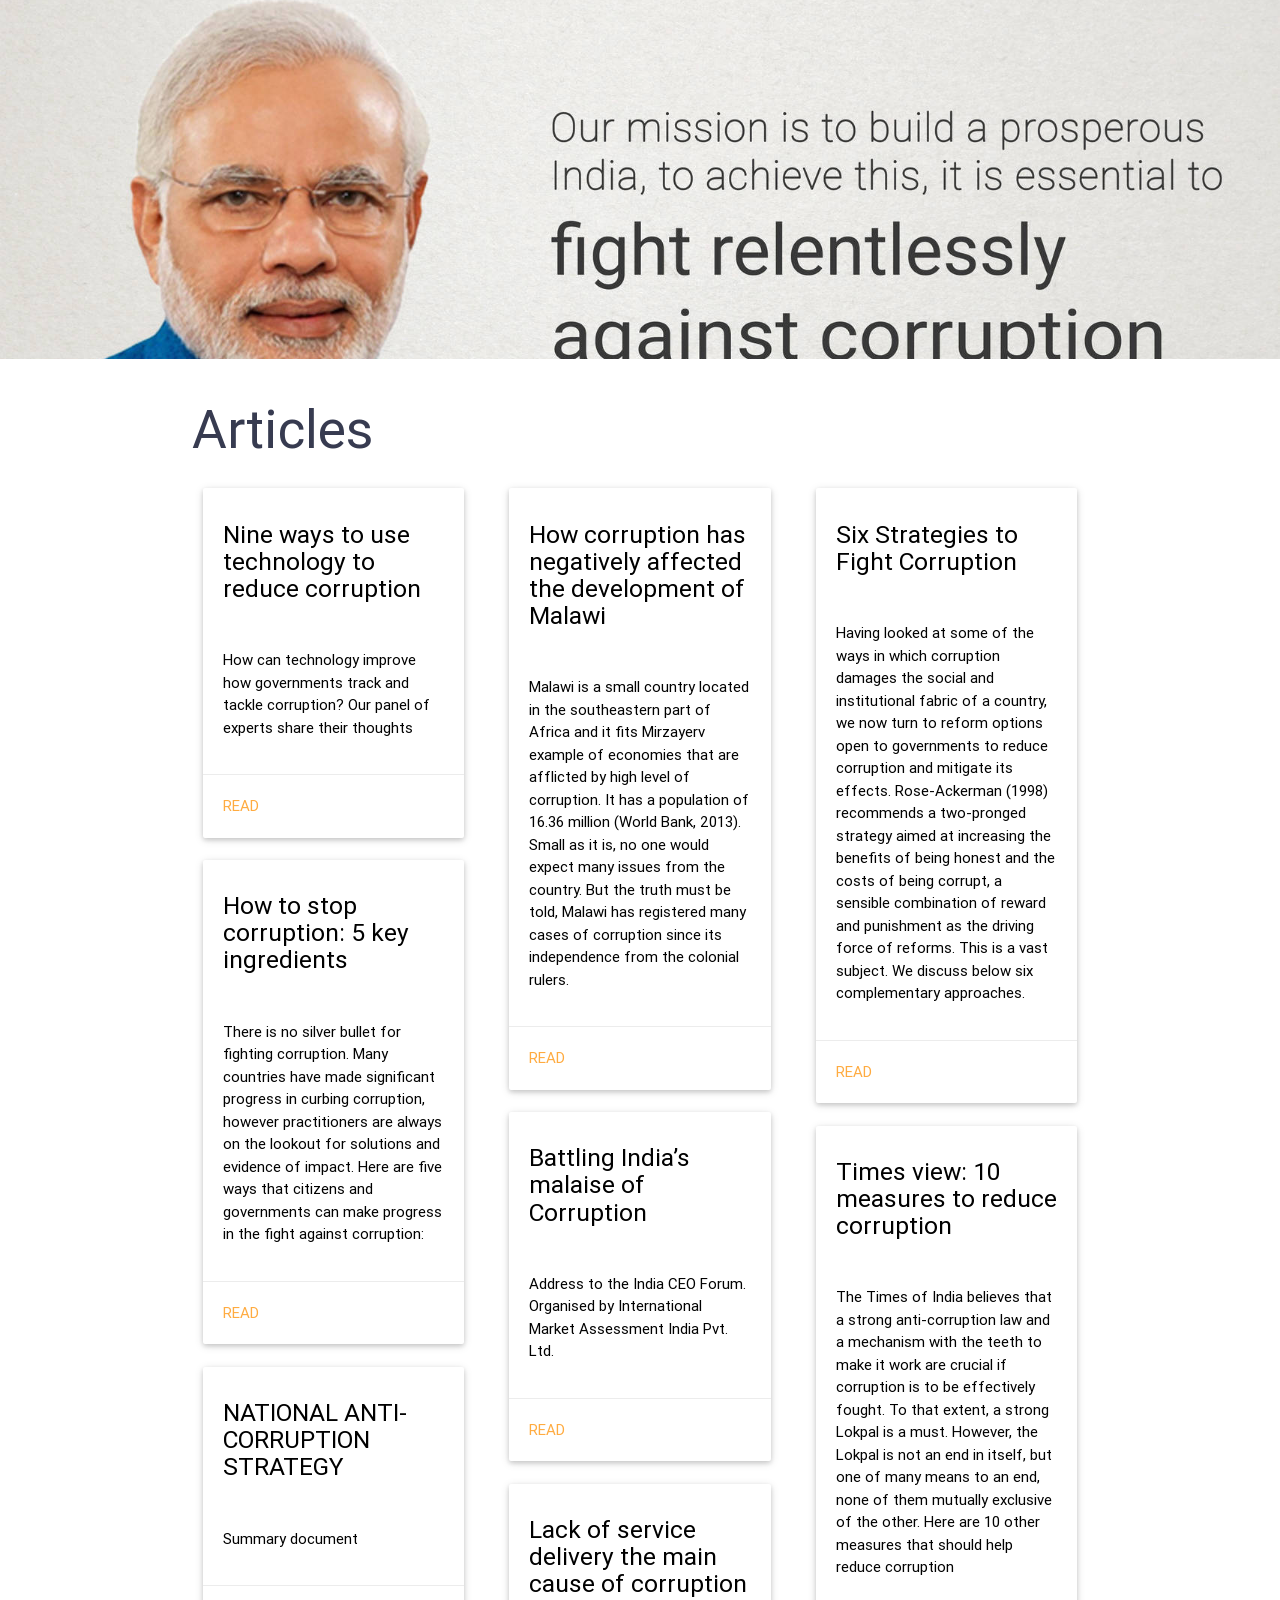
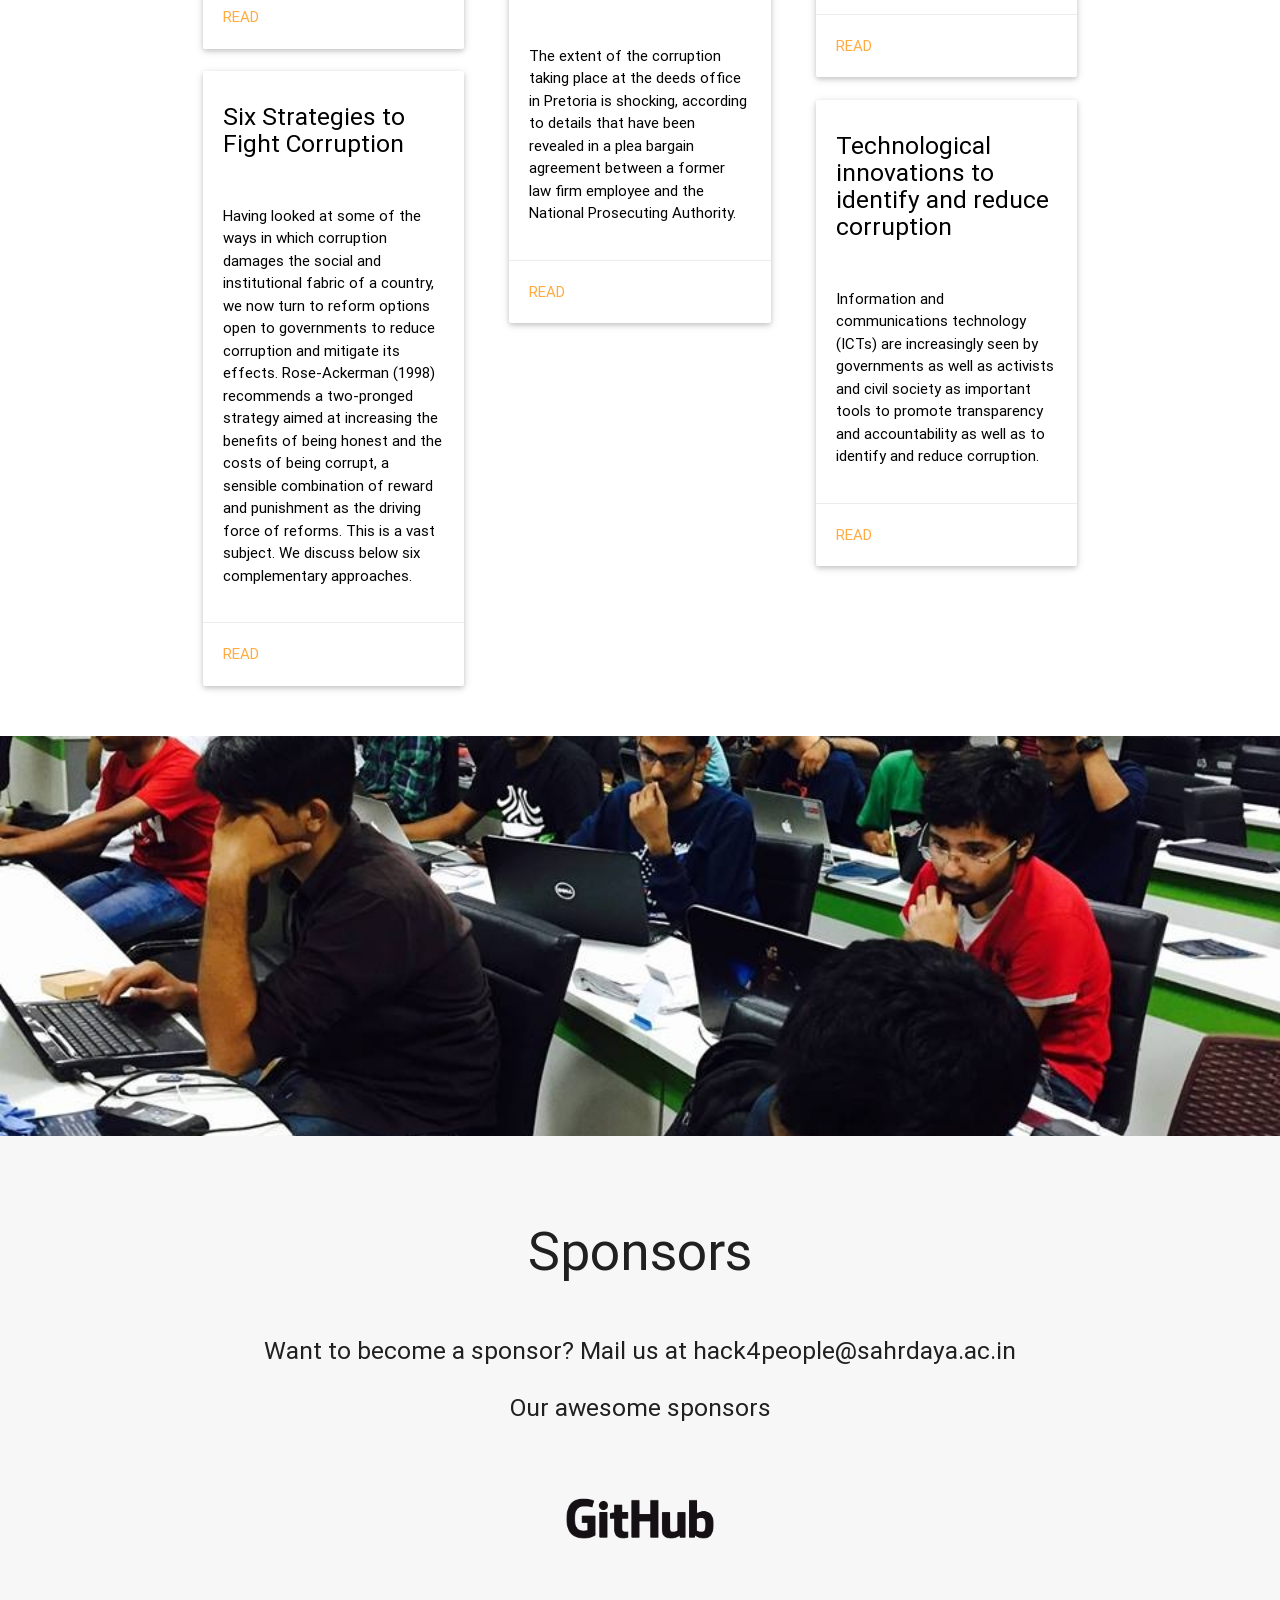
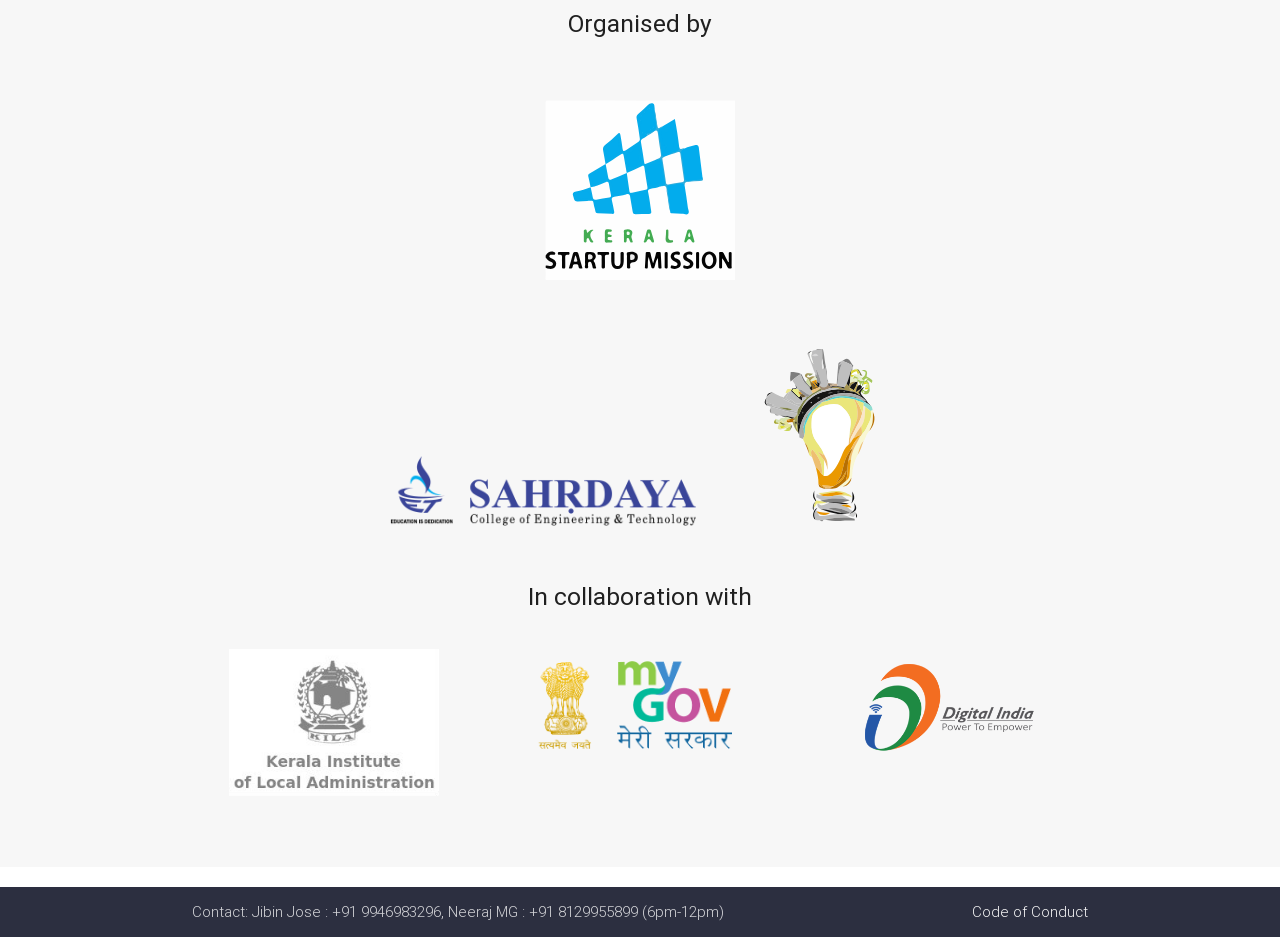
==== commit 90cf69ac: "Added gov sponsors and paralax" ====
--- a/index.html
+++ b/index.html
@@ -24,6 +24,34 @@
     max-width: 100%;
     overflow-x: hidden;
 }
+
+.view-cap,
+.view-container-border {
+    background-color: black;
+}
+
+.mv-daynames-table {
+    color: white;
+    background: black;
+}
+
+.mv-event-container {
+    border-top: 1px solid black;
+}
+
+.st-bg {
+    background: black;
+}
+
+.st-bg-today {
+    background: yellow;
+    border-left: 1px solid yellow;
+    border-right: 1px solid yellow;
+}
+
+.st-dtitle {
+    background: white;
+}
 </style>
 
 <body id="top" class="scrollspy">
@@ -41,6 +69,7 @@
                     <a id="logo-container" class="brand-logo">Hack4People</a>
                     <ul class="right hide-on-med-and-down">
                         <li><a href="#intro">Event</a></li>
+                        <li><a href="#articles">Articles</a></li>
                         <li hidden><a href="#mentors">Mentors</a></li>
                         <li><a href="#team">Sponsors</a></li>
                         <li><a href="https://www.facebook.com/hack4people" target="_blank"><i class="socicon-facebook"></i></a></li>
@@ -48,6 +77,7 @@
                     </ul>
                     <ul id="nav-mobile" class="side-nav">
                         <li><a href="#intro">Event</a></li>
+                        <li><a href="#articles">Articles</a></li>
                         <li hidden><a href="#mentors">Mentors</a></li>
                         <li><a href="#team">Sponsors</a></li>
                         <li><a href="https://www.facebook.com/hack4people" target="_blank">Facebook</a></li>
@@ -115,111 +145,32 @@
         <div class="container">
             <h2 class="header text_b">Mentors </h2>
             <div class="row">
-                <div class="col s12 m3">
+                <div class="col s12 m4">
                     <div class="card card-avatar">
                         <div class="waves-effect waves-block waves-light">
                             <img class="activator" src="img/avatar1.png">
                         </div>
                         <div class="card-content">
-                            <span class="card-title activator grey-text text-darken-4">Flash <br/>
-                            <small><em><a class="red-text text-darken-1" href="#">CEO</a></em></small></span>
+                            <span class="card-title grey-text text-darken-4">Name<br/>
+                            <small><em><a class="red-text text-darken-1" >Position</a></em></small></span>
                             <p>
-                                <a class="blue-text text-lighten-2" href="https://www.facebook.com/joash.c.pereira">
-                                    <i class="fa fa-facebook-square"></i>
-                                </a>
-                                <a class="blue-text text-lighten-2" href="https://twitter.com/im_joash">
-                                    <i class="fa fa-twitter-square"></i>
-                                </a>
-                                <a class="blue-text text-lighten-2" href="https://plus.google.com/u/0/+JoashPereira">
-                                    <i class="fa fa-google-plus-square"></i>
-                                </a>
-                                <a class="blue-text text-lighten-2" href="https://www.linkedin.com/in/joashp">
-                                    <i class="fa fa-linkedin-square"></i>
-                                </a>
+                               ljkasdghklasg ahklsgd klasgd kl asgdhk asgdl khasgdhk lsghkladbgs hkfj; asdgj;g fjksdajlgfaskldf ksdag
                             </p>
                         </div>
                     </div>
                 </div>
-                <div class="col s12 m3">
-                    <div class="card card-avatar">
-                        <div class="waves-effect waves-block waves-light">
-                            <img class="activator" src="img/avatar2.png">
-                        </div>
-                        <div class="card-content">
-                            <span class="card-title activator grey-text text-darken-4">Cat Woman<br/>
-                            <small><em><a class="red-text text-darken-1" href="#">Designer</a></em></small>
-                        </span>
-                            <p>
-                                <a class="blue-text text-lighten-2" href="https://www.facebook.com/joash.c.pereira">
-                                    <i class="fa fa-facebook-square"></i>
-                                </a>
-                                <a class="blue-text text-lighten-2" href="https://twitter.com/im_joash">
-                                    <i class="fa fa-twitter-square"></i>
-                                </a>
-                                <a class="blue-text text-lighten-2" href="https://plus.google.com/u/0/+JoashPereira">
-                                    <i class="fa fa-google-plus-square"></i>
-                                </a>
-                                <a class="blue-text text-lighten-2" href="https://www.linkedin.com/in/joashp">
-                                    <i class="fa fa-linkedin-square"></i>
-                                </a>
-                            </p>
-                        </div>
-                    </div>
-                </div>
-                <div class="col s12 m3">
-                    <div class="card card-avatar">
-                        <div class="waves-effect waves-block waves-light">
-                            <img class="activator" src="img/avatar3.png">
-                        </div>
-                        <div class="card-content">
-                            <span class="card-title activator grey-text text-darken-4">
-                            Capt. America <br/>
-                            <small><em><a class="red-text text-darken-1" href="#">CMO</a></em></small></span>
-                            <p>
-                                <a class="blue-text text-lighten-2" href="https://www.facebook.com/joash.c.pereira">
-                                    <i class="fa fa-facebook-square"></i>
-                                </a>
-                                <a class="blue-text text-lighten-2" href="https://twitter.com/im_joash">
-                                    <i class="fa fa-twitter-square"></i>
-                                </a>
-                                <a class="blue-text text-lighten-2" href="https://plus.google.com/u/0/+JoashPereira">
-                                    <i class="fa fa-google-plus-square"></i>
-                                </a>
-                                <a class="blue-text text-lighten-2" href="https://www.linkedin.com/in/joashp">
-                                    <i class="fa fa-linkedin-square"></i>
-                                </a>
-                            </p>
-                        </div>
-                    </div>
-                </div>
-                <div class="col s12 m3">
-                    <div class="card card-avatar">
-                        <div class="waves-effect waves-block waves-light">
-                            <img class="activator" src="img/avatar4.png">
-                        </div>
-                        <div class="card-content">
-                            <span class="card-title activator grey-text text-darken-4">Robin<br/>
-                            <small><em><a class="red-text text-darken-1" href="#">Developer</a></em></small></span>
-                            <p>
-                                <a class="blue-text text-lighten-2" href="https://www.facebook.com/joash.c.pereira">
-                                    <i class="fa fa-facebook-square"></i>
-                                </a>
-                                <a class="blue-text text-lighten-2" href="https://twitter.com/im_joash">
-                                    <i class="fa fa-twitter-square"></i>
-                                </a>
-                                <a class="blue-text text-lighten-2" href="https://plus.google.com/u/0/+JoashPereira">
-                                    <i class="fa fa-google-plus-square"></i>
-                                </a>
-                                <a class="blue-text text-lighten-2" href="https://www.linkedin.com/in/joashp">
-                                    <i class="fa fa-linkedin-square"></i>
-                                </a>
-                            </p>
-                        </div>
-                    </div>
-                </div>
-            </div>
-        </div>
-    </div>
+            </div>
+        </div>
+    </div>
+    <!--Parallax-->
+    <div class="parallax-container hide-on-med-and-down">
+        <div class="parallax"><img class="responsive-img" src="img/india.jpg"></div>
+    </div>
+    <div class="hide-on-large-only">
+    	<img class="responsive-img" src="img/india.jpg">
+    </div>
+
+
     <div class="section scrollspy" id="articles">
         <div class="container">
             <h2 class="header text_b">Articles </h2>
@@ -370,21 +321,31 @@
             <div class="row center">
                 <h5 class="valign center-align" style="white-space: nowrap; "> Our awesome sponsors</h5>
                 <br>
-                <img src="img/GitHub_Logo.png" href="" style="height:70px; margin:30px;" />
+                <a class="valign center-align" href="https://github.com/" target="_blank">
+                    <img src="img/GitHub_Logo.png" href="" style="height:70px; margin:30px;" /></a>
             </div>
             <div class="row center">
                 <h5 class="valign center-align" style="white-space: nowrap; "> Organised by </h5>
                 <br>
                 <div class="col s12  m8 offset-m2  l8 offset-l2">
-                    <h5 class="valign center-align"><img src="img/ksm.svg" href="" style="height:180px; margin:30px;"/>
-                           <img src="img/sahhead.png" href="" style="height:70px; margin:30px;"/>
-              <img src="img/iedc.svg" href="" style="height:180px; margin:30px;"/></h5>
+                    <a class="valign center-align" href="https://startupmission.kerala.gov.in/" target="_blank"><img src="img/ksm.svg" style="height:180px; margin:30px;" /></a>
+                    <a class="valign center-align" href="http://www.sahrdaya.ac.in/" target="_blank">
+                        <img src="img/sahhead.png" style="height:70px; margin:30px;" />
+                    </a>
+                    <a class="valign center-align" href="http://iedc.sahrdaya.ac.in/" target="_blank">
+                        <img src="img/iedc.svg" style="height:180px; margin:30px;" /></a>
                 </div>
             </div>
             <div class="row center">
                 <h5 class="valign center-align" style="white-space: nowrap; "> In collaboration with </h5>
-                <div class="col s12 m8 offset-m2  l8 offset-l2">
-                    <h5 class="valign center-align"><img src="img/kila.jpg" href="" style="height:210px;margin:30px;"/></h5>
+                <div class="col s12 l4">
+                    <a class="valign center-align" href="http://www.kilaonline.org/" target="_blank"><img src="img/kila.jpg" href="" style="width:210px;margin:30px;" /></a>
+                </div>
+                <div class="col s12 l4">
+                    <a class="valign center-align" href="http://mygov.in" target="_blank"><img src="img/my-gov-logo.png" href="" style="width:210px;margin:30px;" /></a>
+                </div>
+                <div class="col s12 l4">
+                    <a class="valign center-align" href="http://www.digitalindia.gov.in/" target="_blank"><img src="img/E1-F.png" href="" style="width:230px;margin:30px;" /></a>
                 </div>
             </div>
         </div>
@@ -393,7 +354,7 @@
     <footer class="page-footer white">
         <div class="footer-copyright themecolordarks">
             <div class="container">
-                Contact: +91 9946983296
+                Contact: Jibin Jose : +91 9946983296, Neeraj MG : +91 8129955899 (6pm-12pm)
                 <a class="grey-text text-lighten-4 right" target="_blank" href="http://hackcodeofconduct.org/324-hack4people">Code of Conduct</a>
             </div>
         </div>
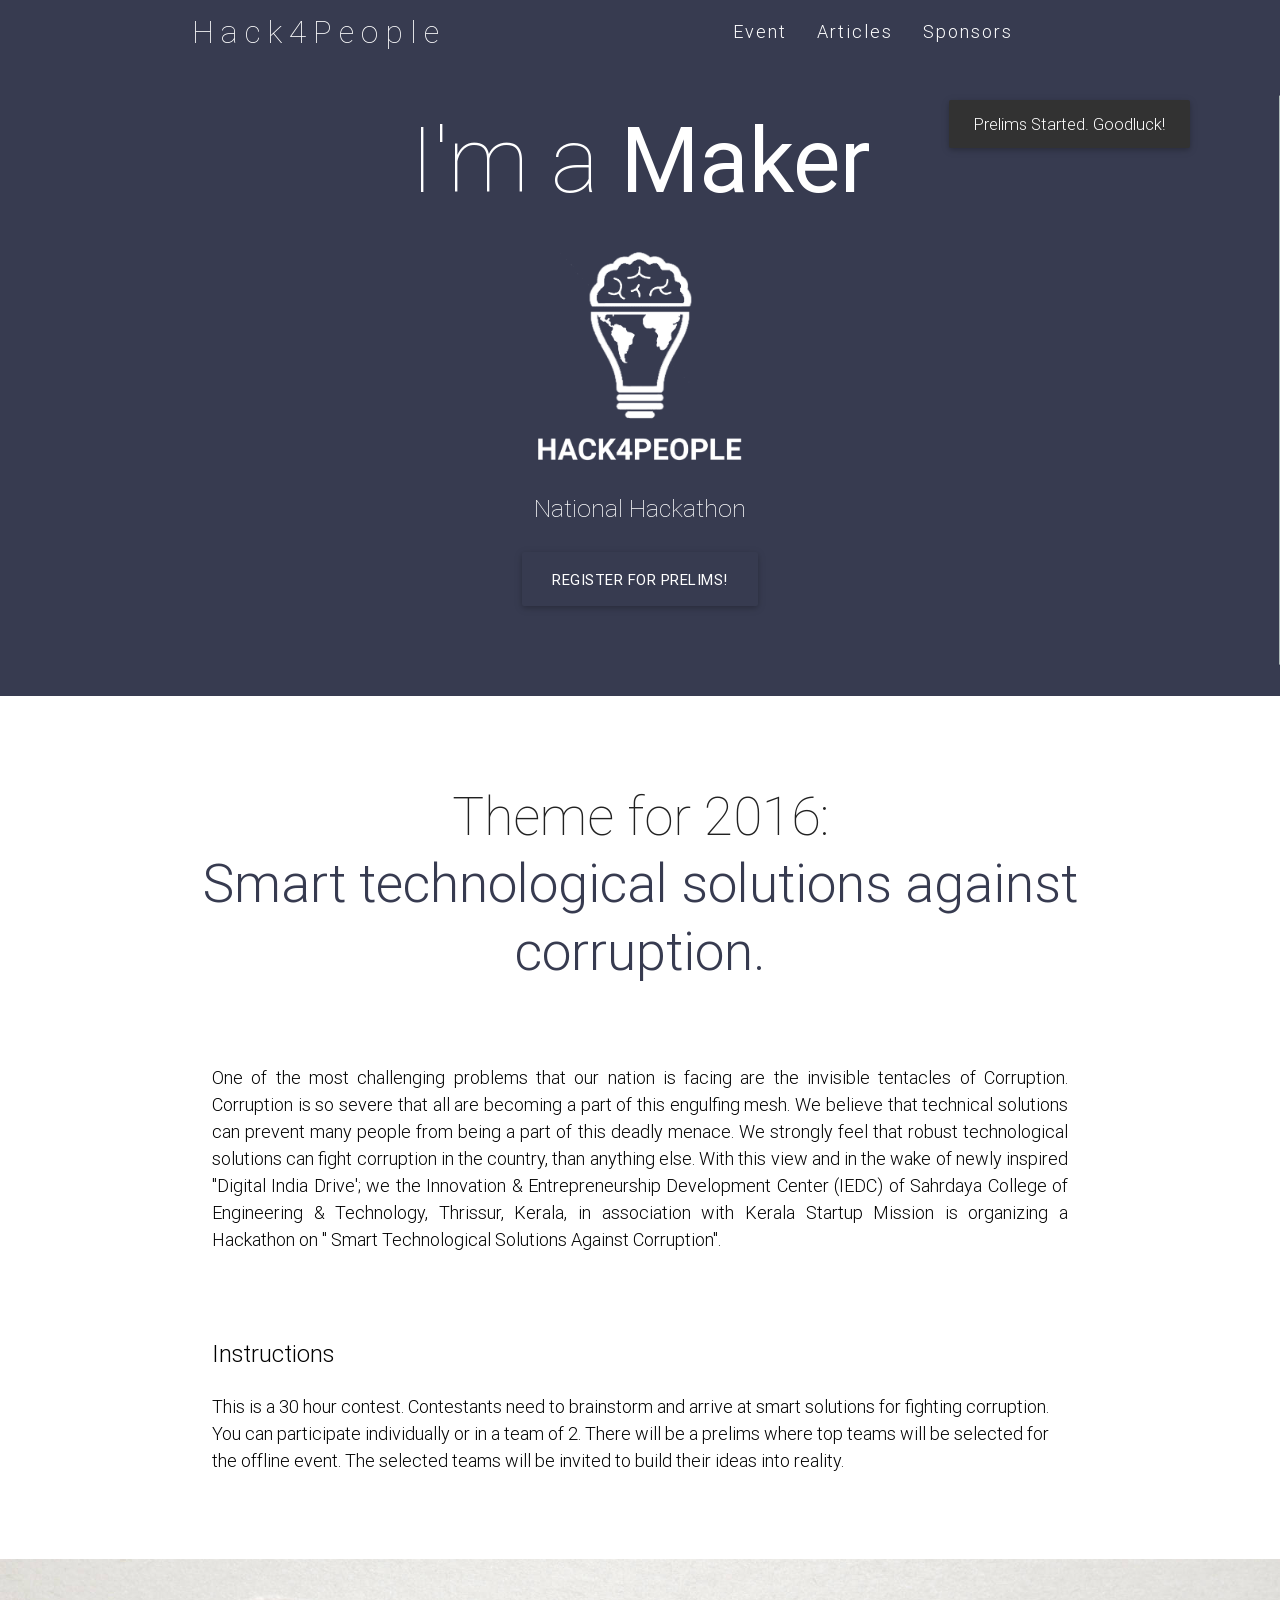
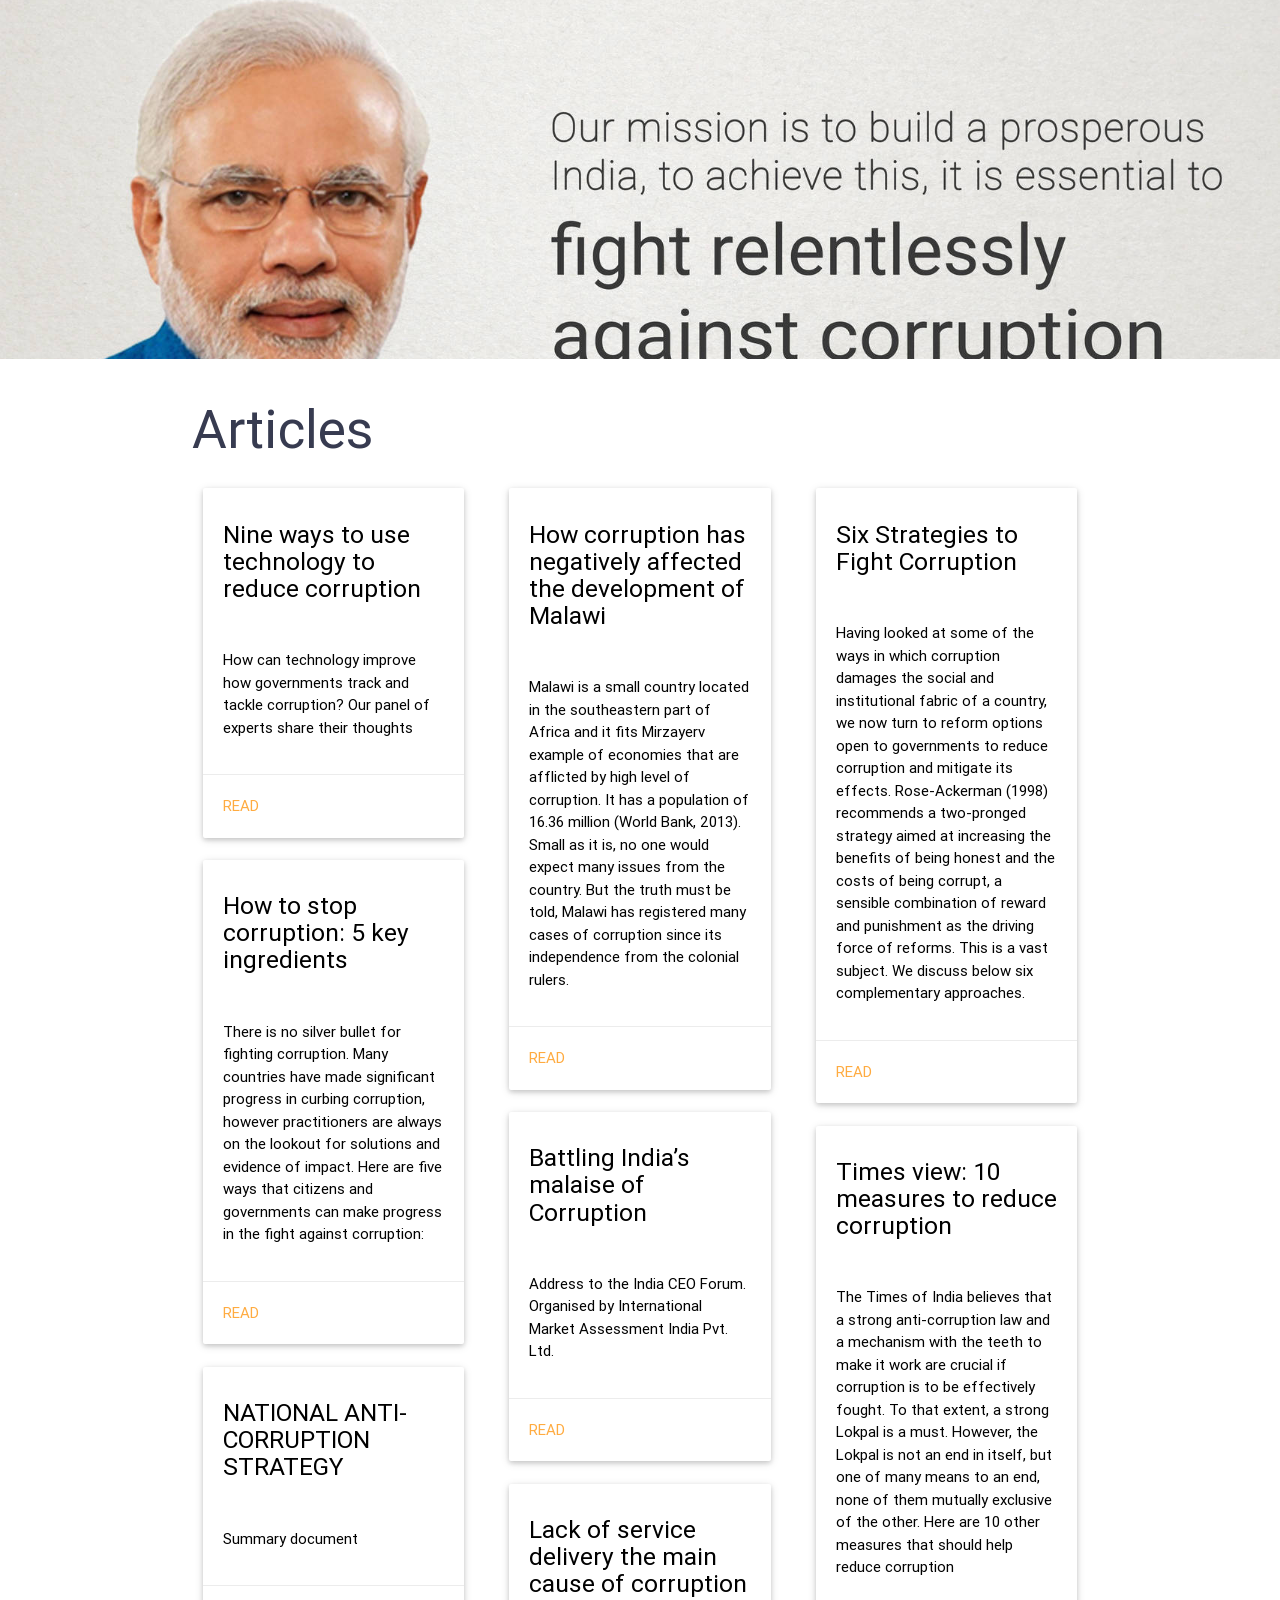
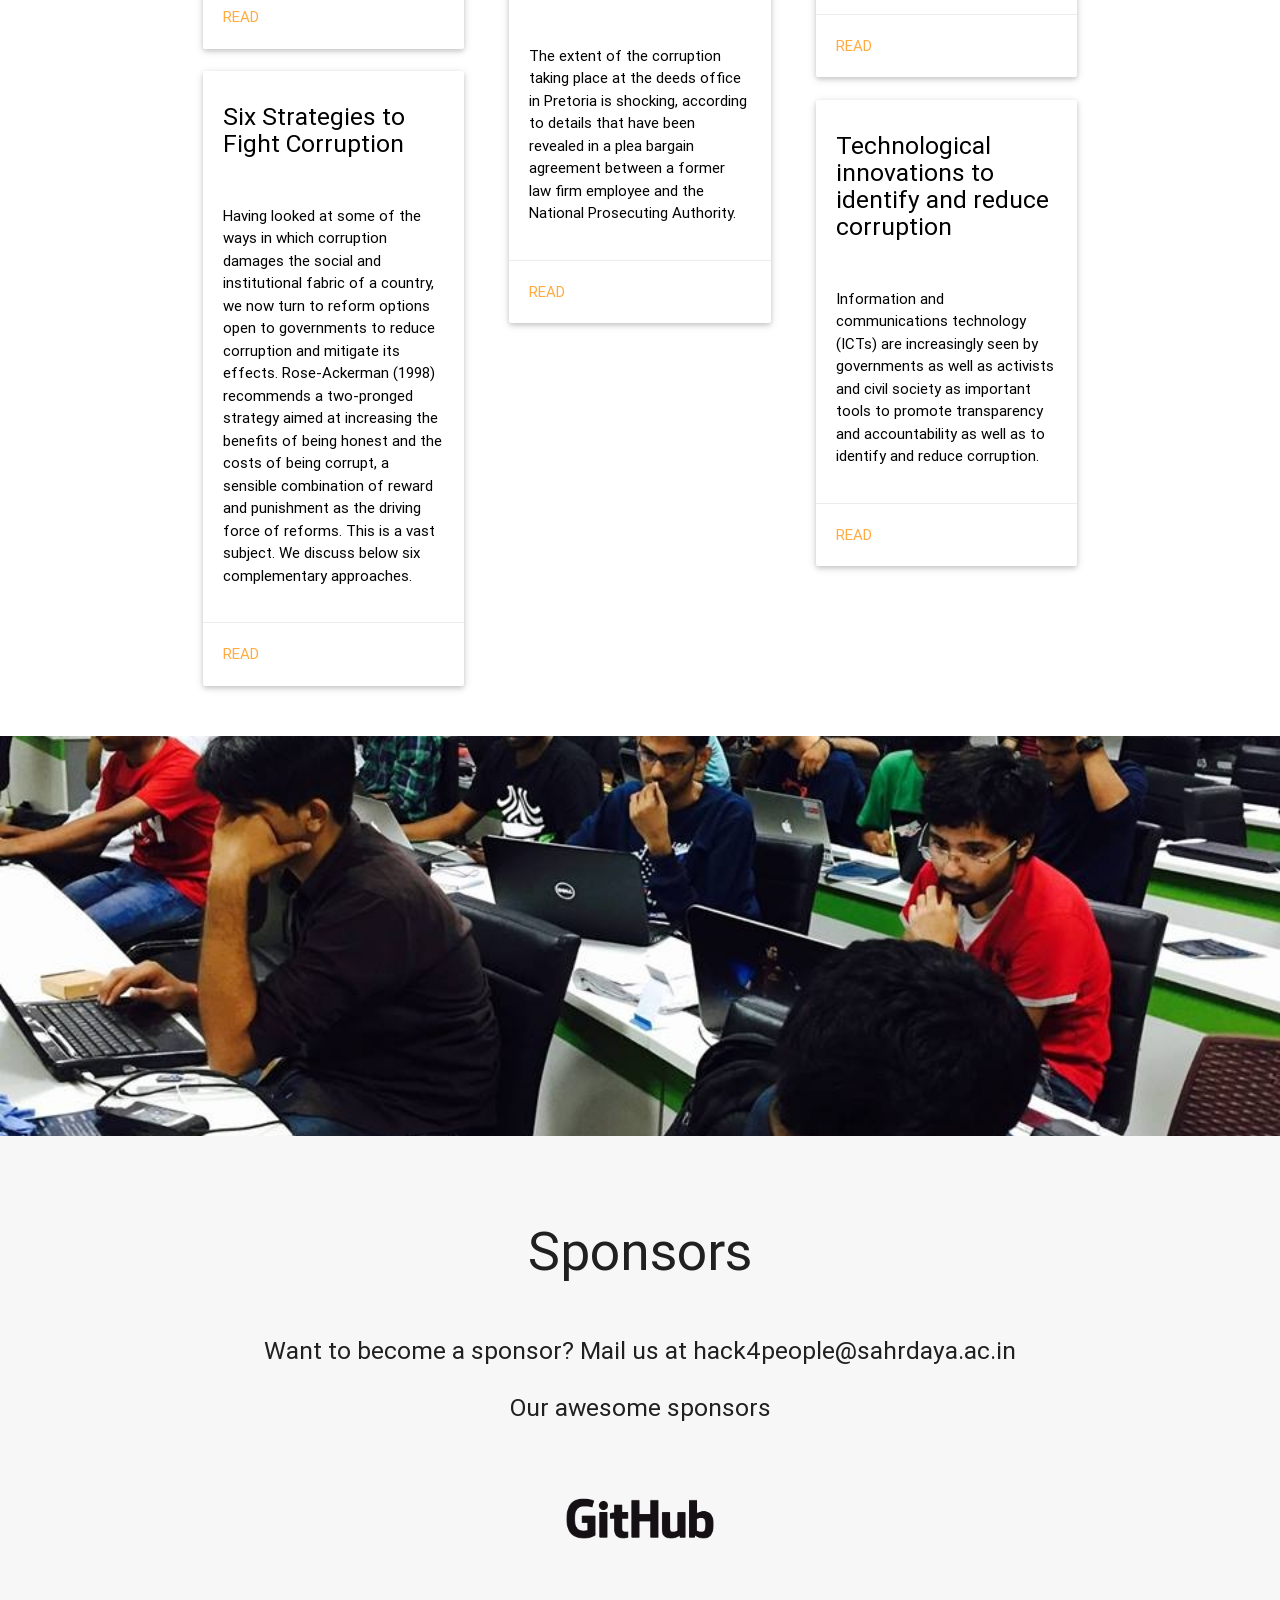
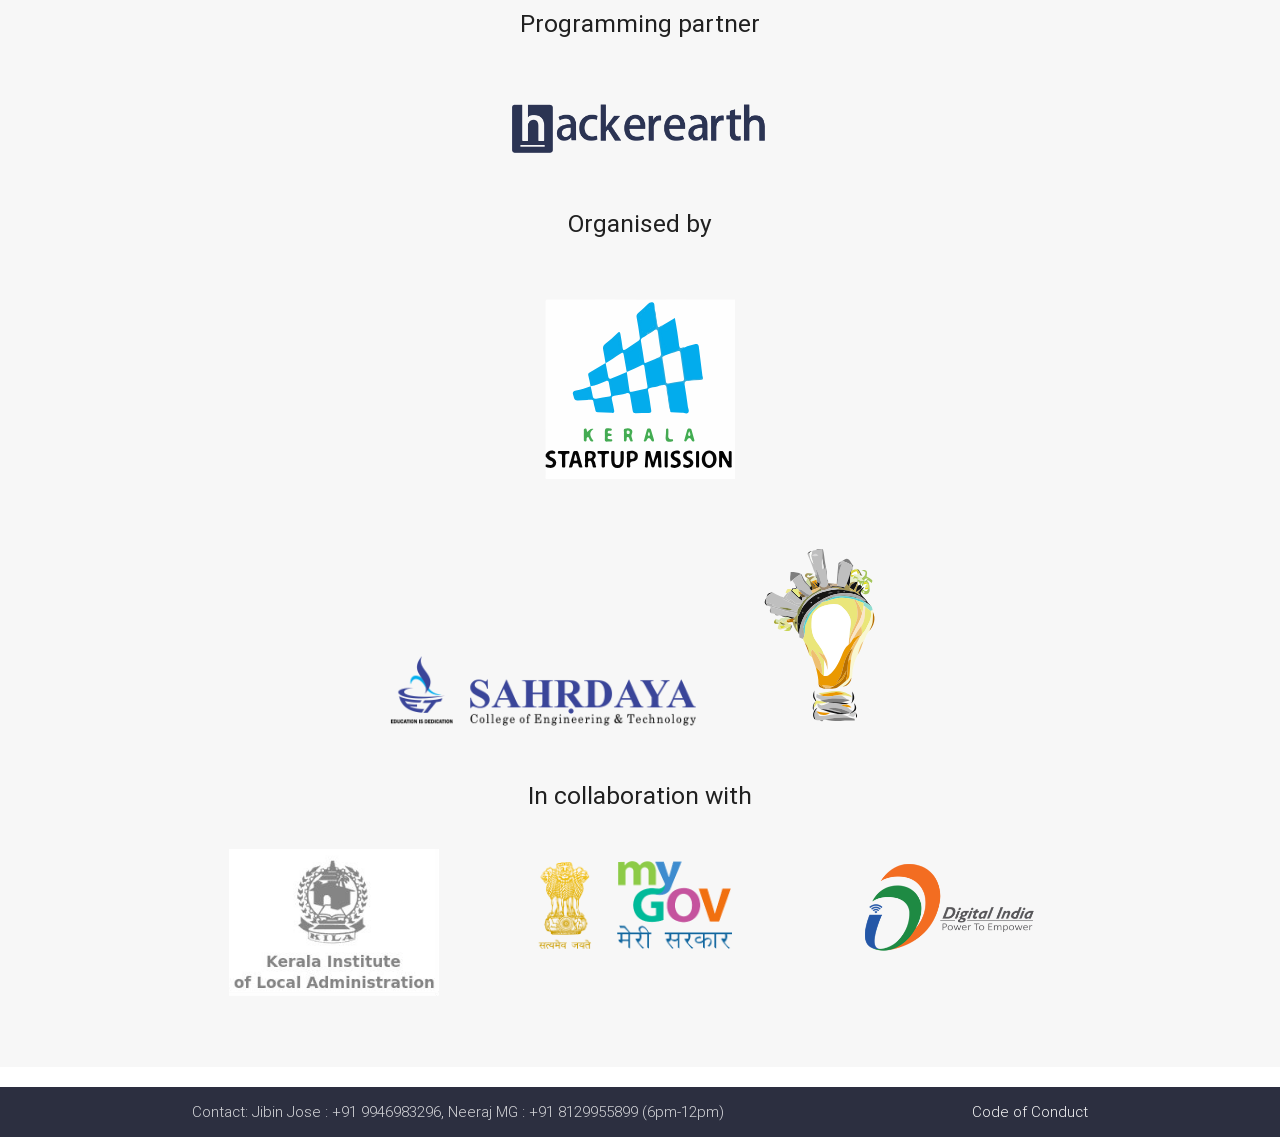
==== commit 22c4644f: "Added hackearth" ====
--- a/index.html
+++ b/index.html
@@ -323,6 +323,13 @@
                 <br>
                 <a class="valign center-align" href="https://github.com/" target="_blank">
                     <img src="img/GitHub_Logo.png" href="" style="height:70px; margin:30px;" /></a>
+            </div>
+            <div class="row center">
+                <h5 class="valign center-align" style="white-space: nowrap; "> Programming partner </h5>
+                <br>
+                <div class="col s12  m8 offset-m2  l8 offset-l2">
+                    <a class="valign center-align" href="https://www.hackerearth.com" target="_blank"><img src="img/HE_logo.png" style="width:270px; margin:30px;" /></a>
+                </div>
             </div>
             <div class="row center">
                 <h5 class="valign center-align" style="white-space: nowrap; "> Organised by </h5>
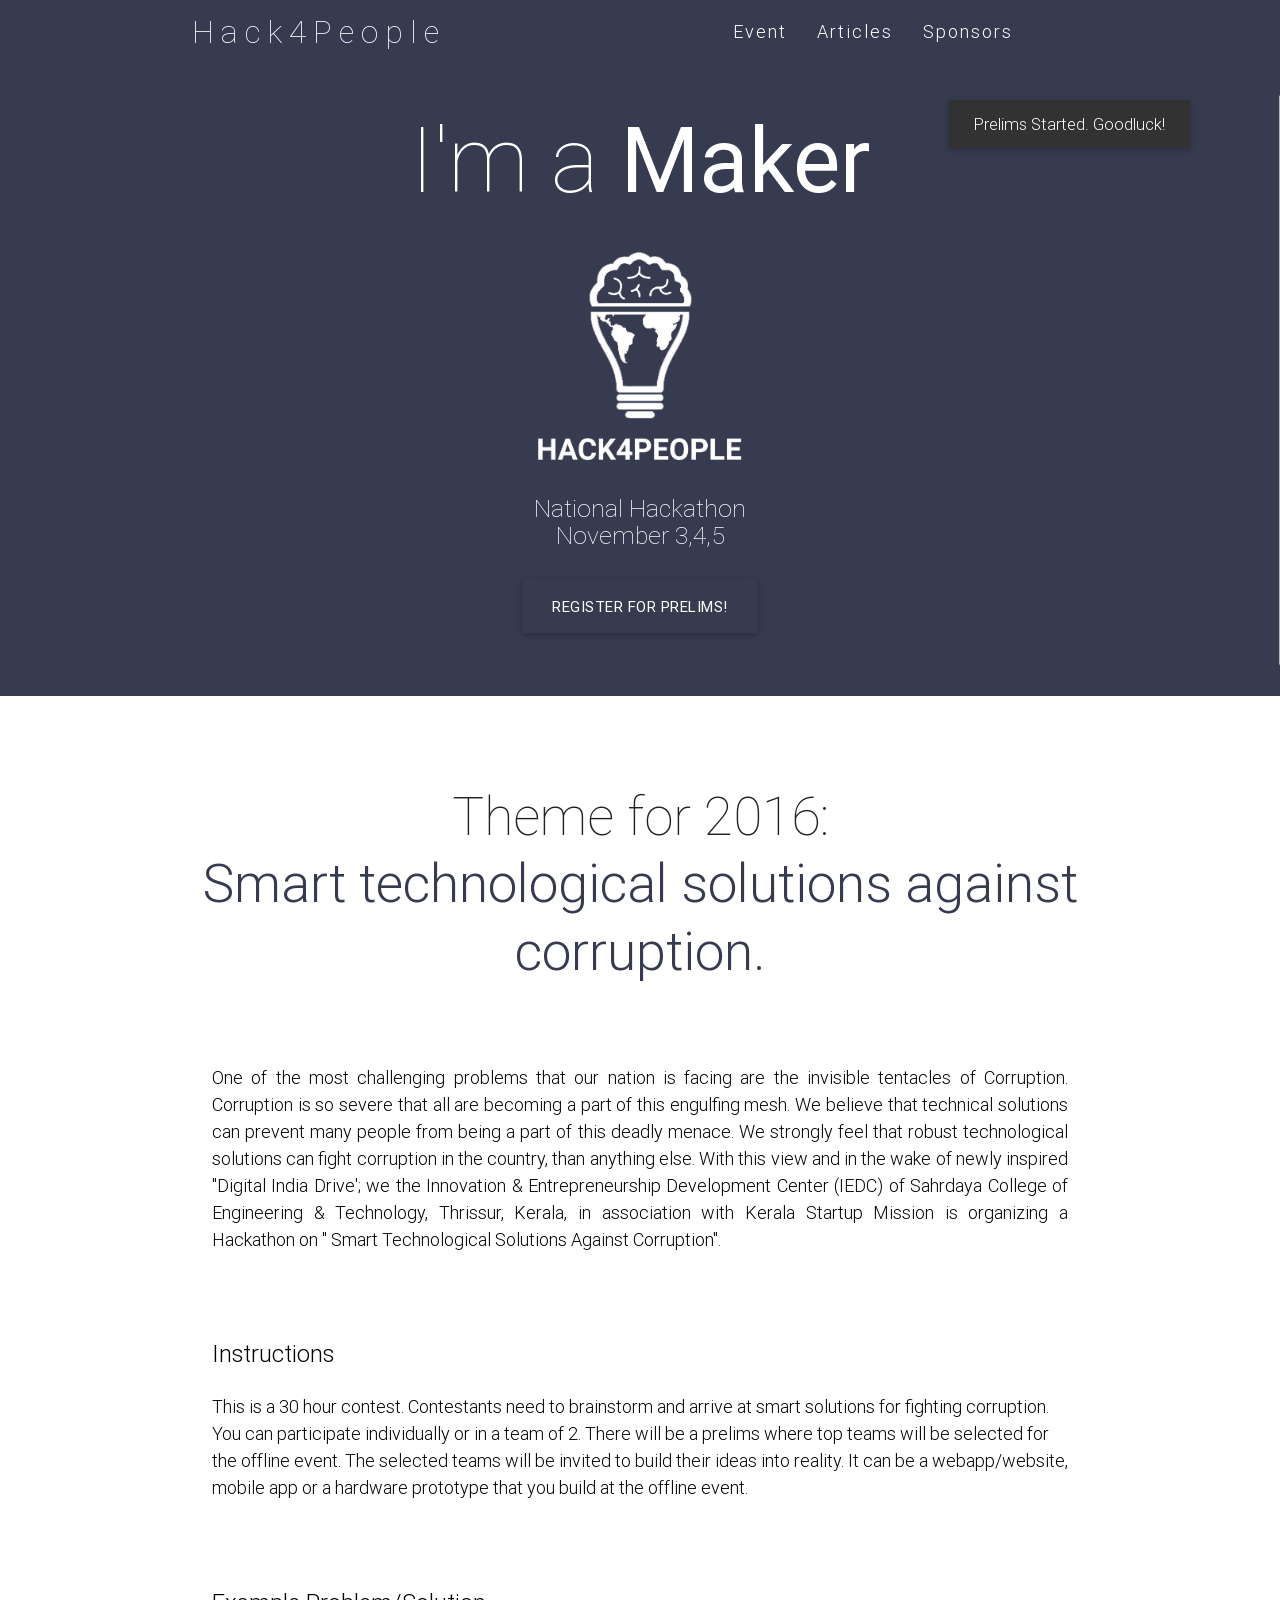
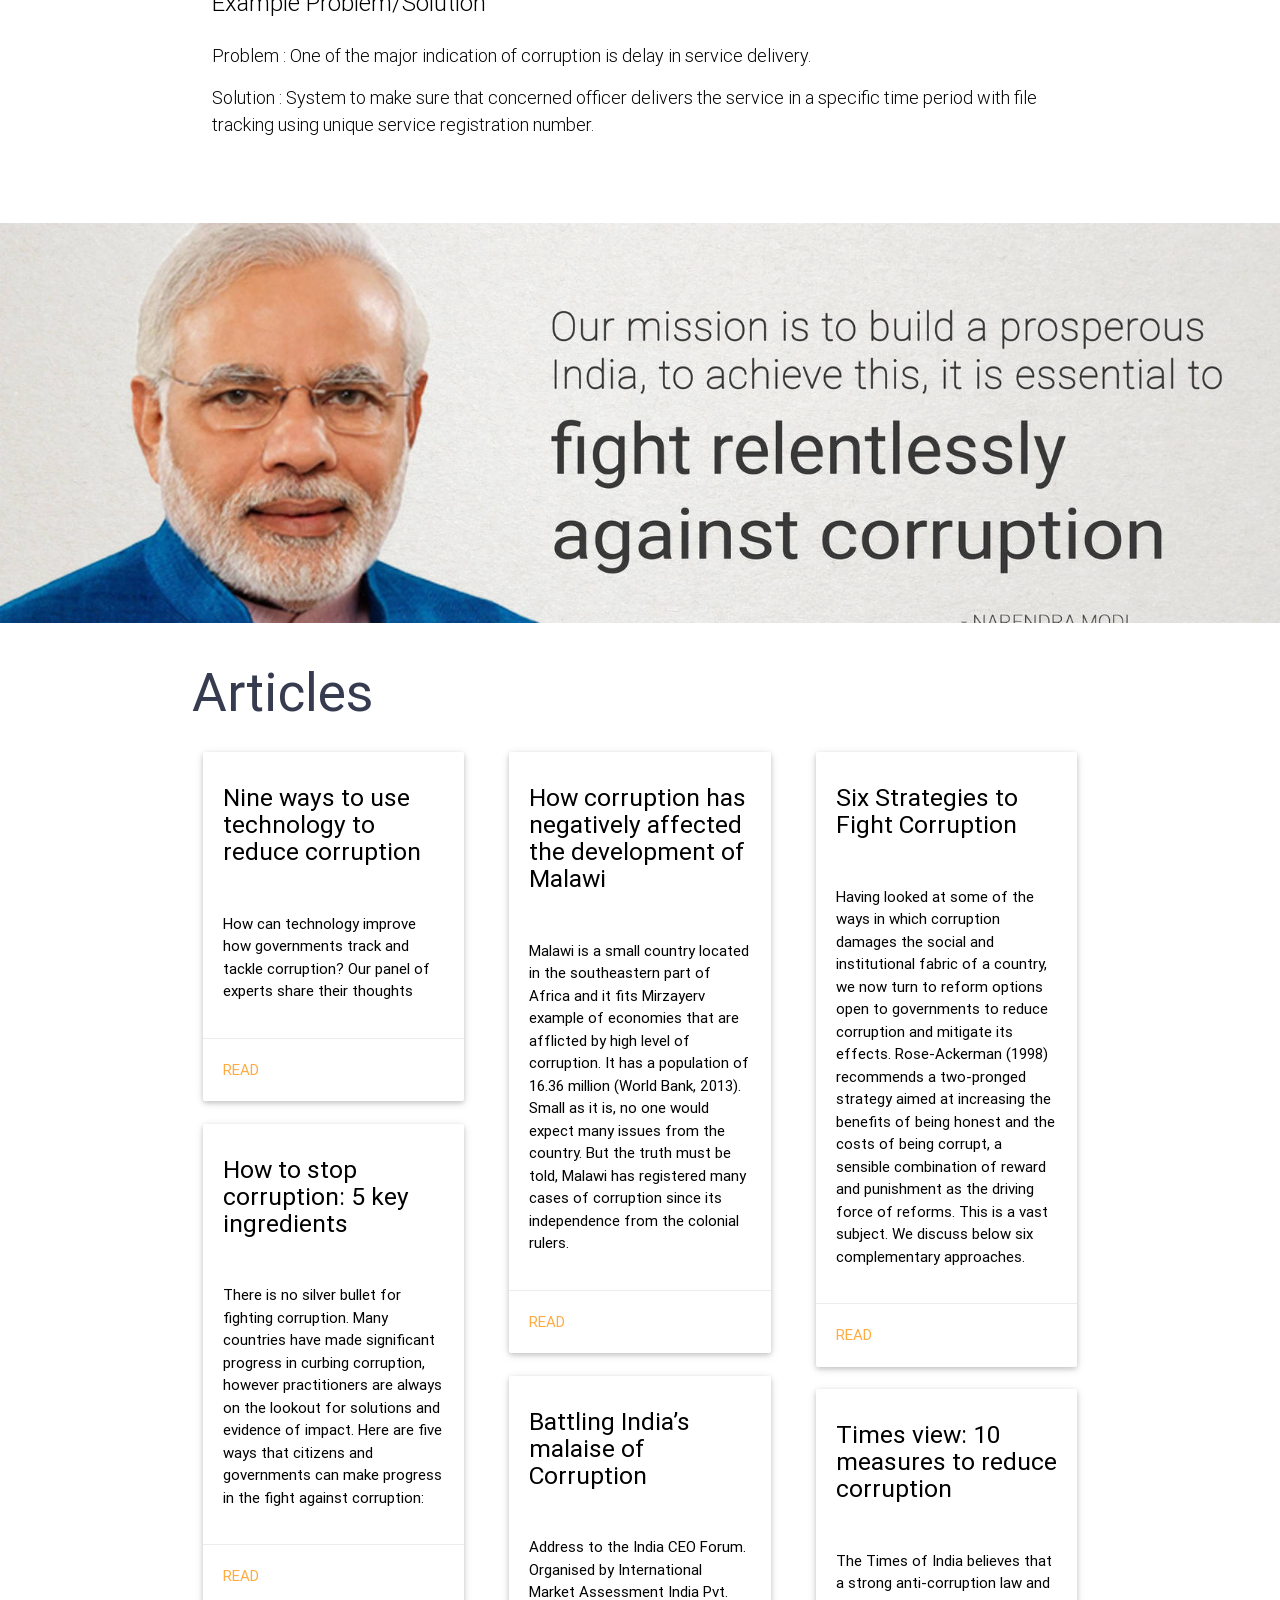
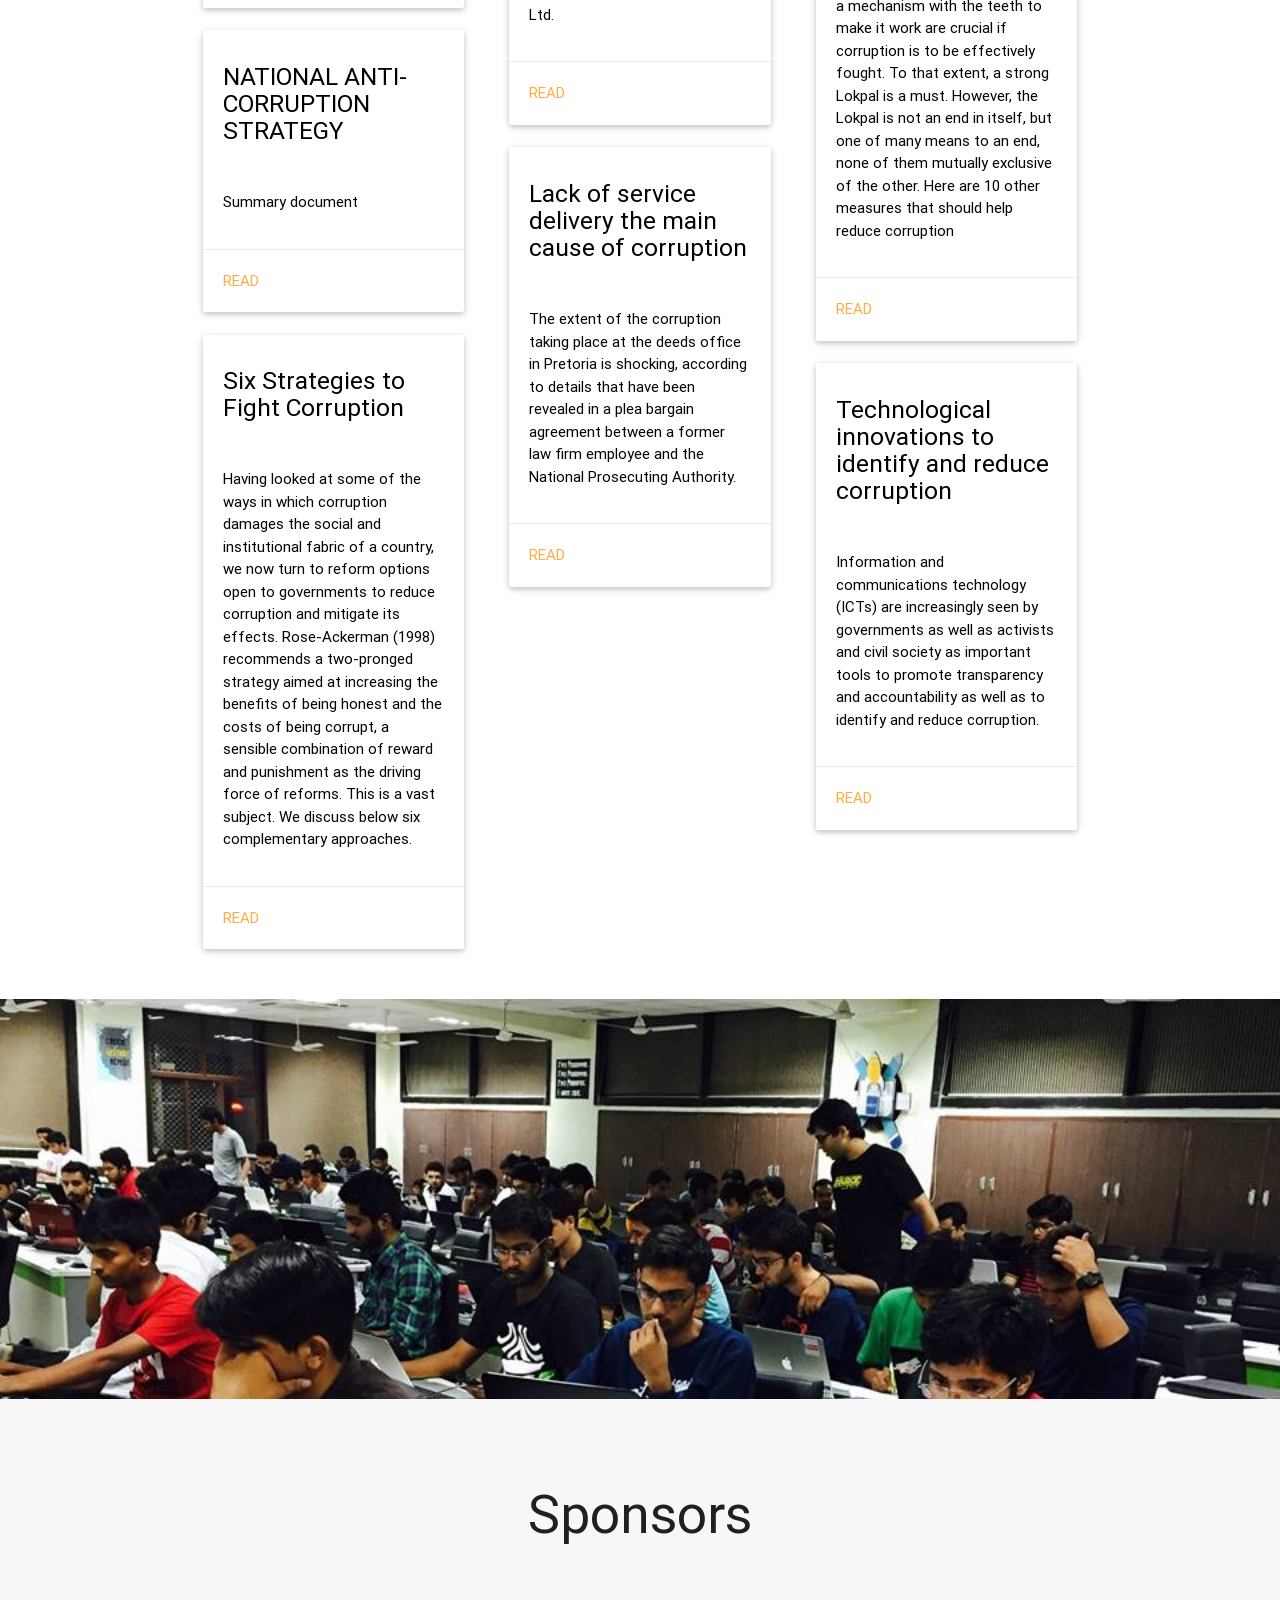
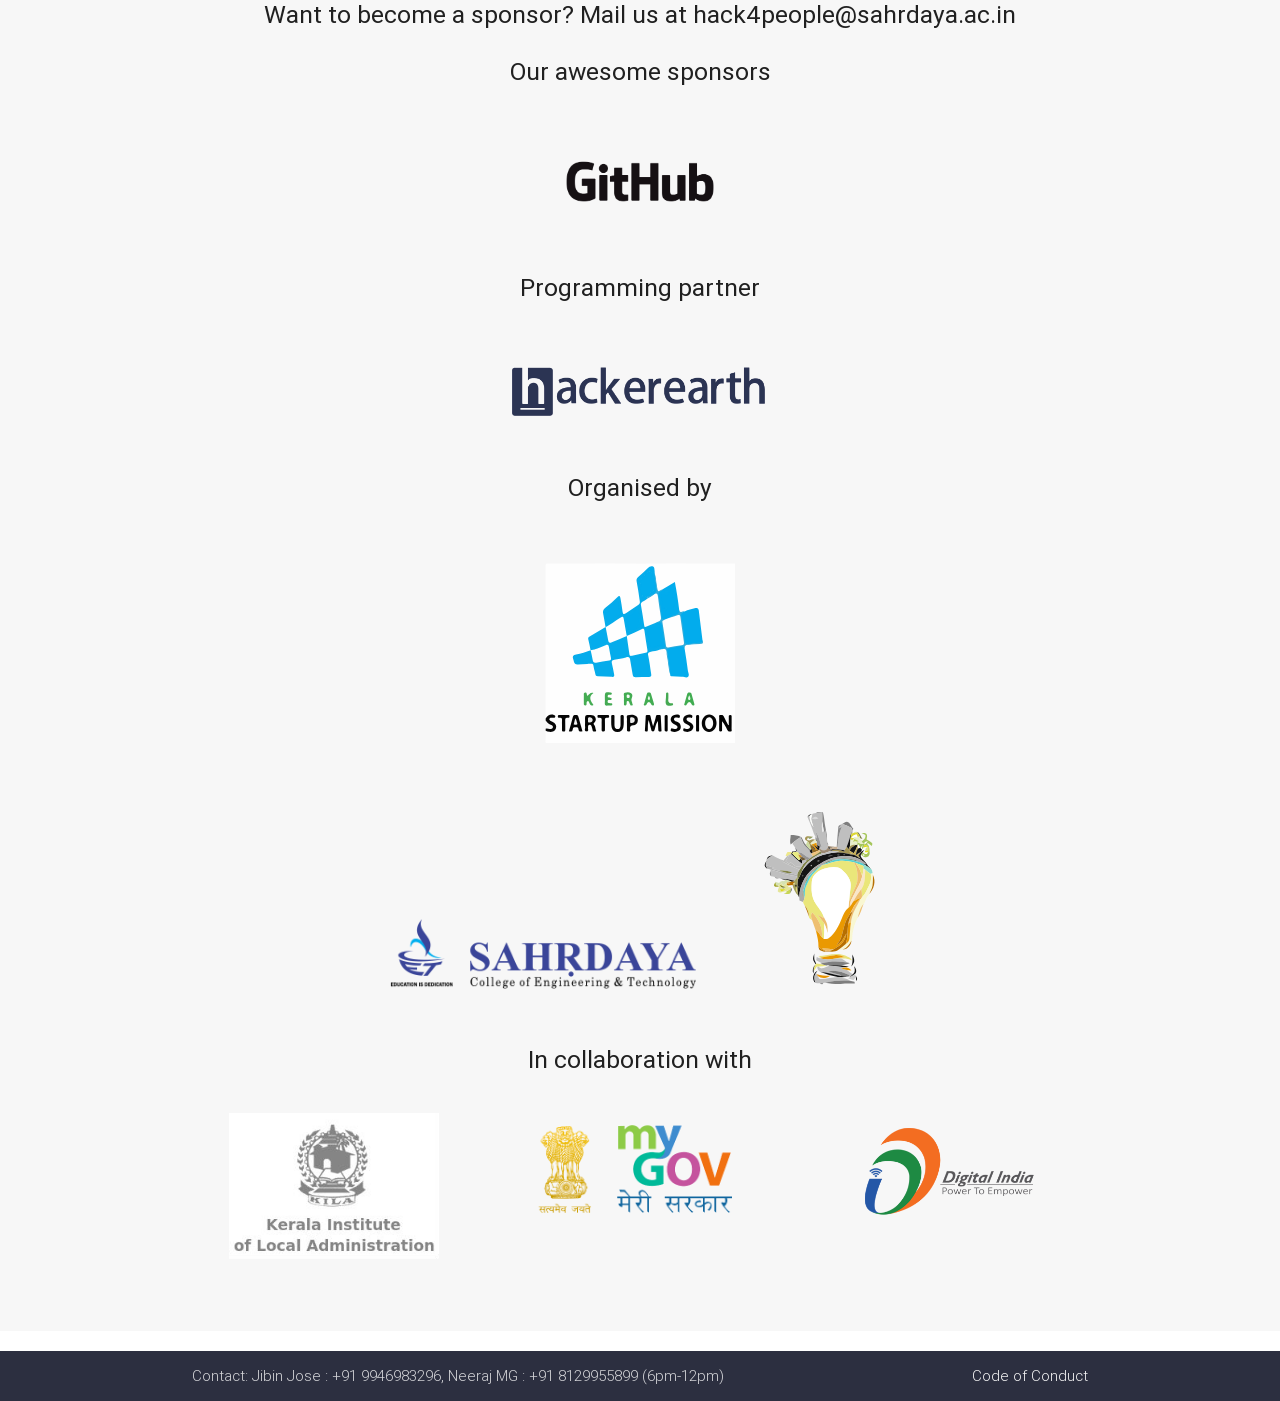
==== commit aad11149: "added sample" ====
--- a/index.html
+++ b/index.html
@@ -106,7 +106,7 @@
                 </div>
             </div>
             <div class="row ">
-                <h5 class="thin valign center-align white-text" style="white-space: nowrap; font-weight:200">National Hackathon</h5>
+                <h5 class="thin valign center-align white-text" style="white-space: nowrap; font-weight:200">National Hackathon<br>November 3,4,5</h5>
             </div>
             <div class="row ">
                 <div style="text-align:center; ">
@@ -133,7 +133,16 @@
                     <div class="card themecolor z-depth-0 ">
                         <div class="card-content black-text ">
                             <span class="card-title black-text">Instructions</span>
-                            <p class="about light center" style="font-size:18px;text-align:start;">This is a 30 hour contest. Contestants need to brainstorm and arrive at smart solutions for fighting corruption. You can participate individually or in a team of 2. There will be a prelims where top teams will be selected for the offline event. The selected teams will be invited to build their ideas into reality.</p>
+                            <p class="about light center" style="font-size:18px;text-align:start;">This is a 30 hour contest. Contestants need to brainstorm and arrive at smart solutions for fighting corruption. You can participate individually or in a team of 2. There will be a prelims where top teams will be selected for the offline event. The selected teams will be invited to build their ideas into reality. It can be a webapp/website, mobile app or a hardware prototype that you build at the offline event.</p>
+                        </div>
+                    </div>
+                </div>
+                <div class="col s12 ">
+                    <div class="card themecolor z-depth-0 ">
+                        <div class="card-content black-text ">
+                            <span class="card-title black-text">Example Problem/Solution</span>
+                            <p class="about light center" style="font-size:18px;text-align:start;">Problem : One of the major indication of corruption is delay in service delivery.</p>
+                            <p class="about light center" style="font-size:18px;text-align:start;">Solution : System to make sure that concerned officer delivers the service in a specific time period with file tracking using unique service registration number.</p>
                         </div>
                     </div>
                 </div>
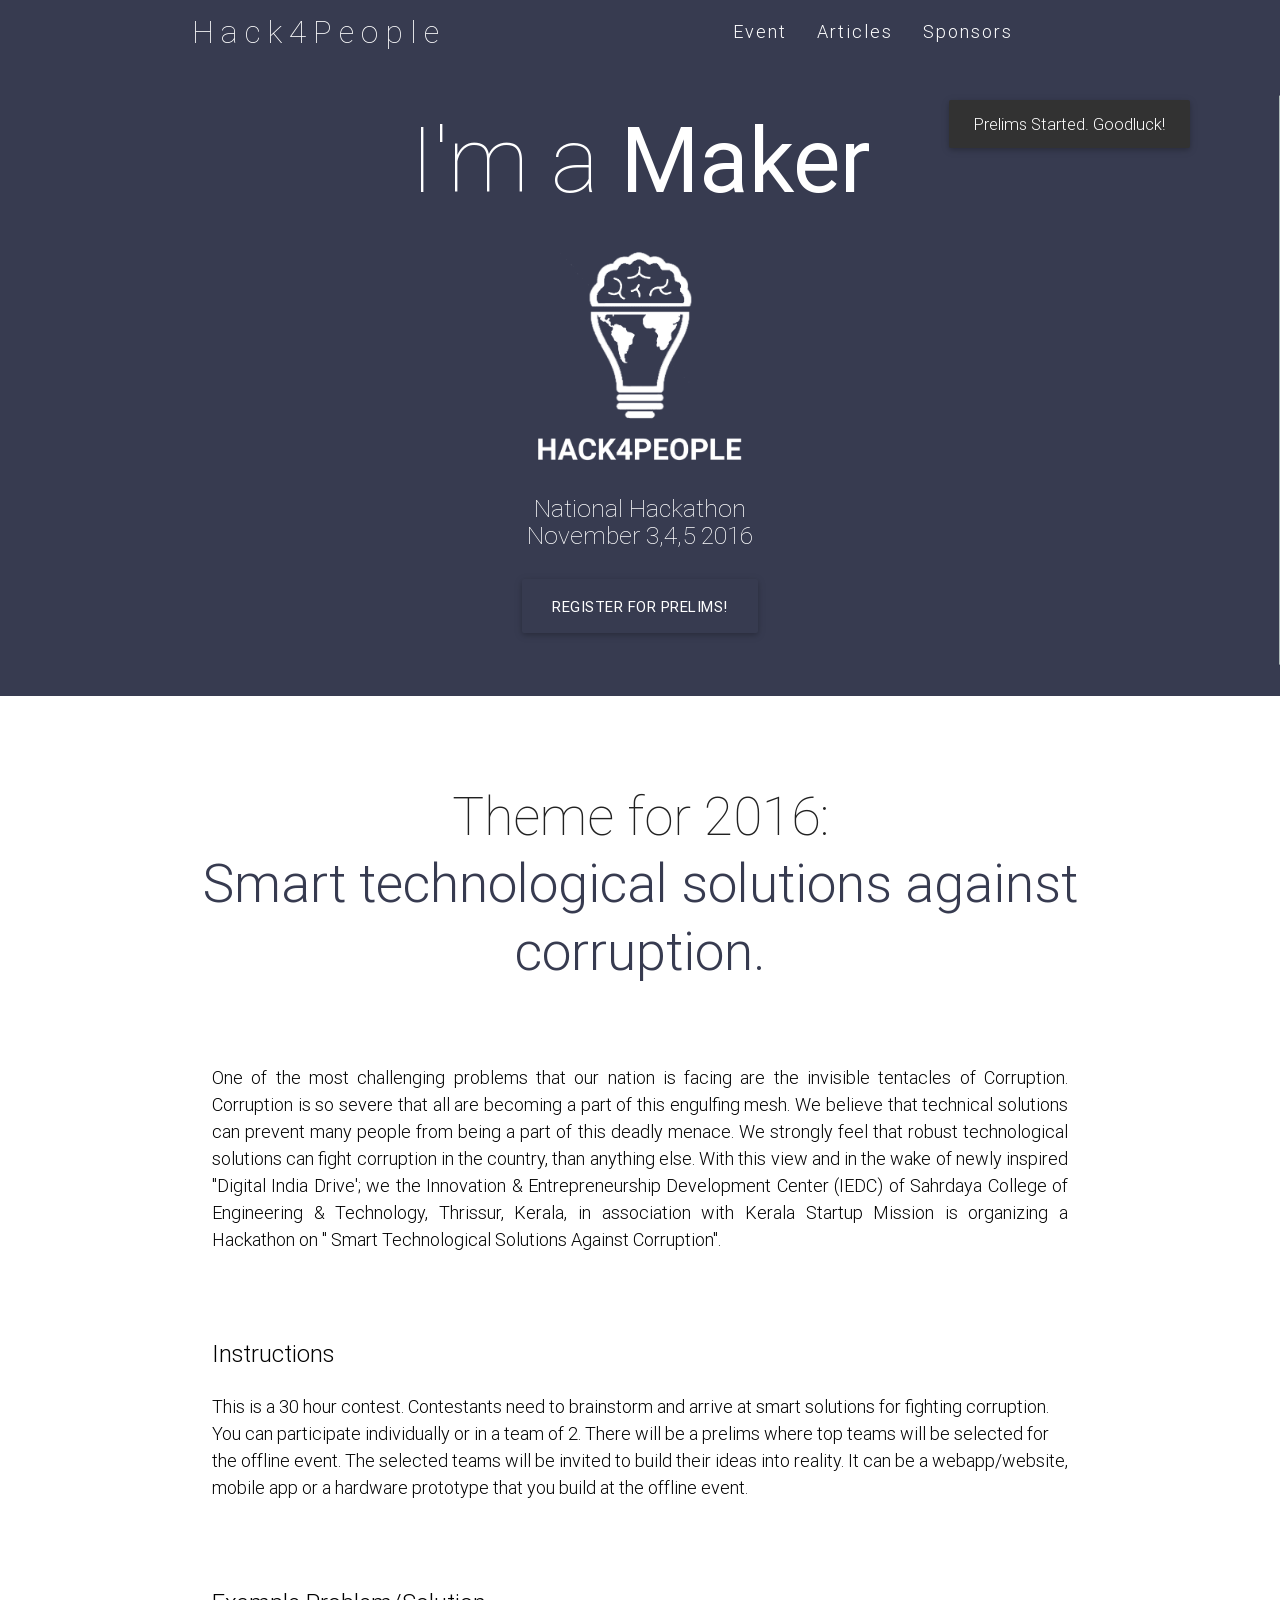
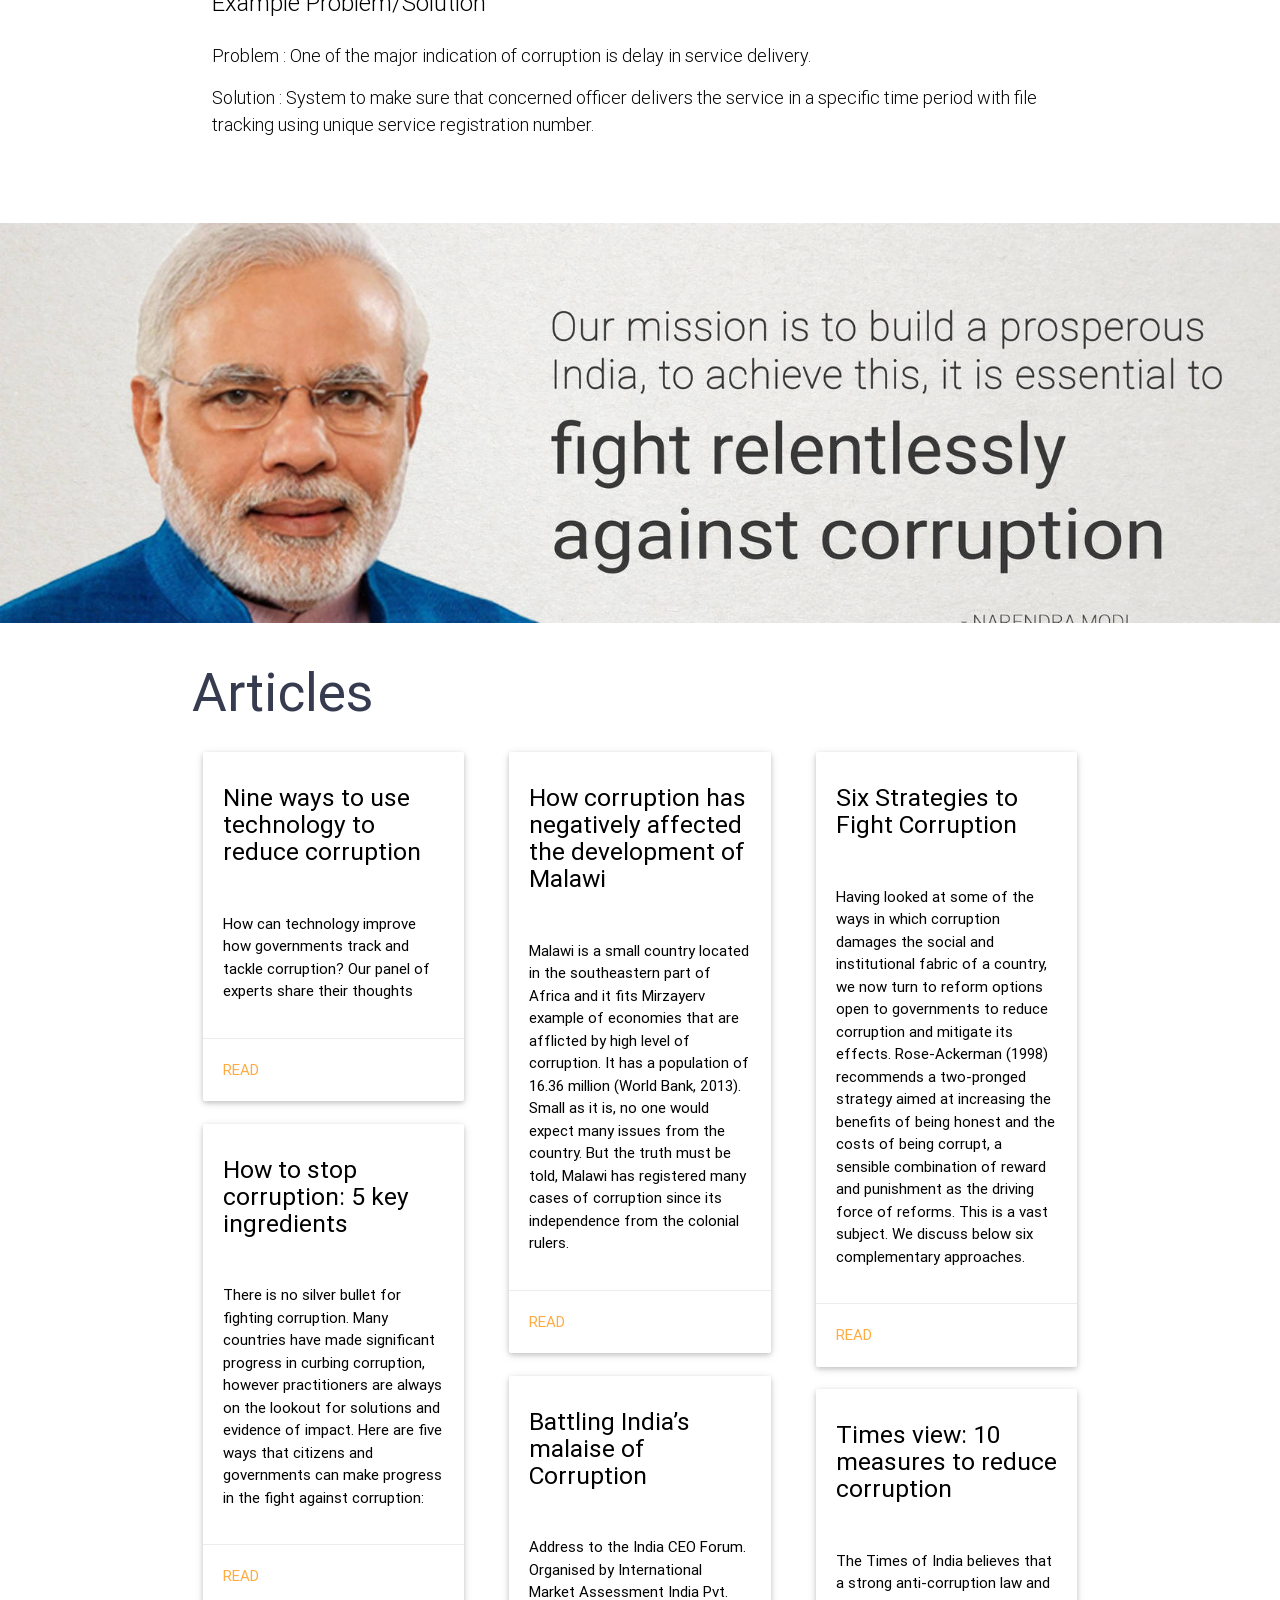
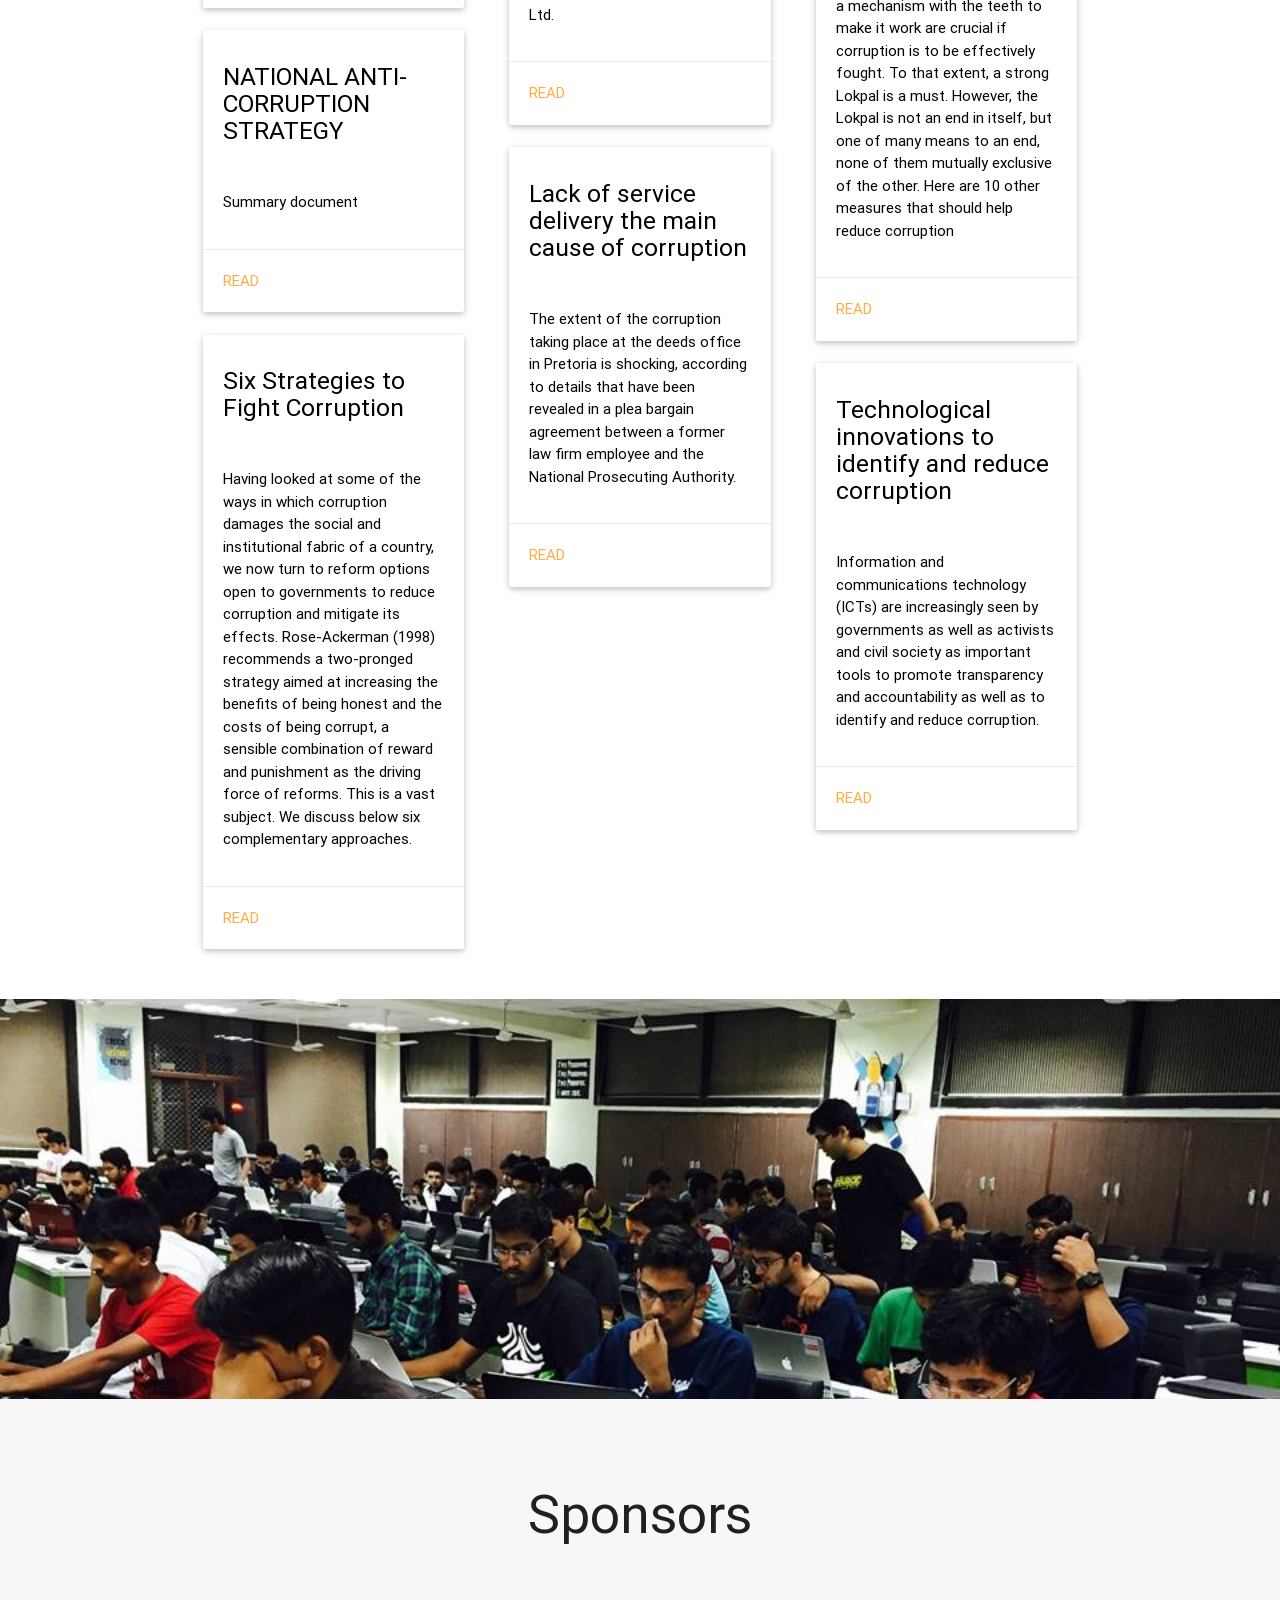
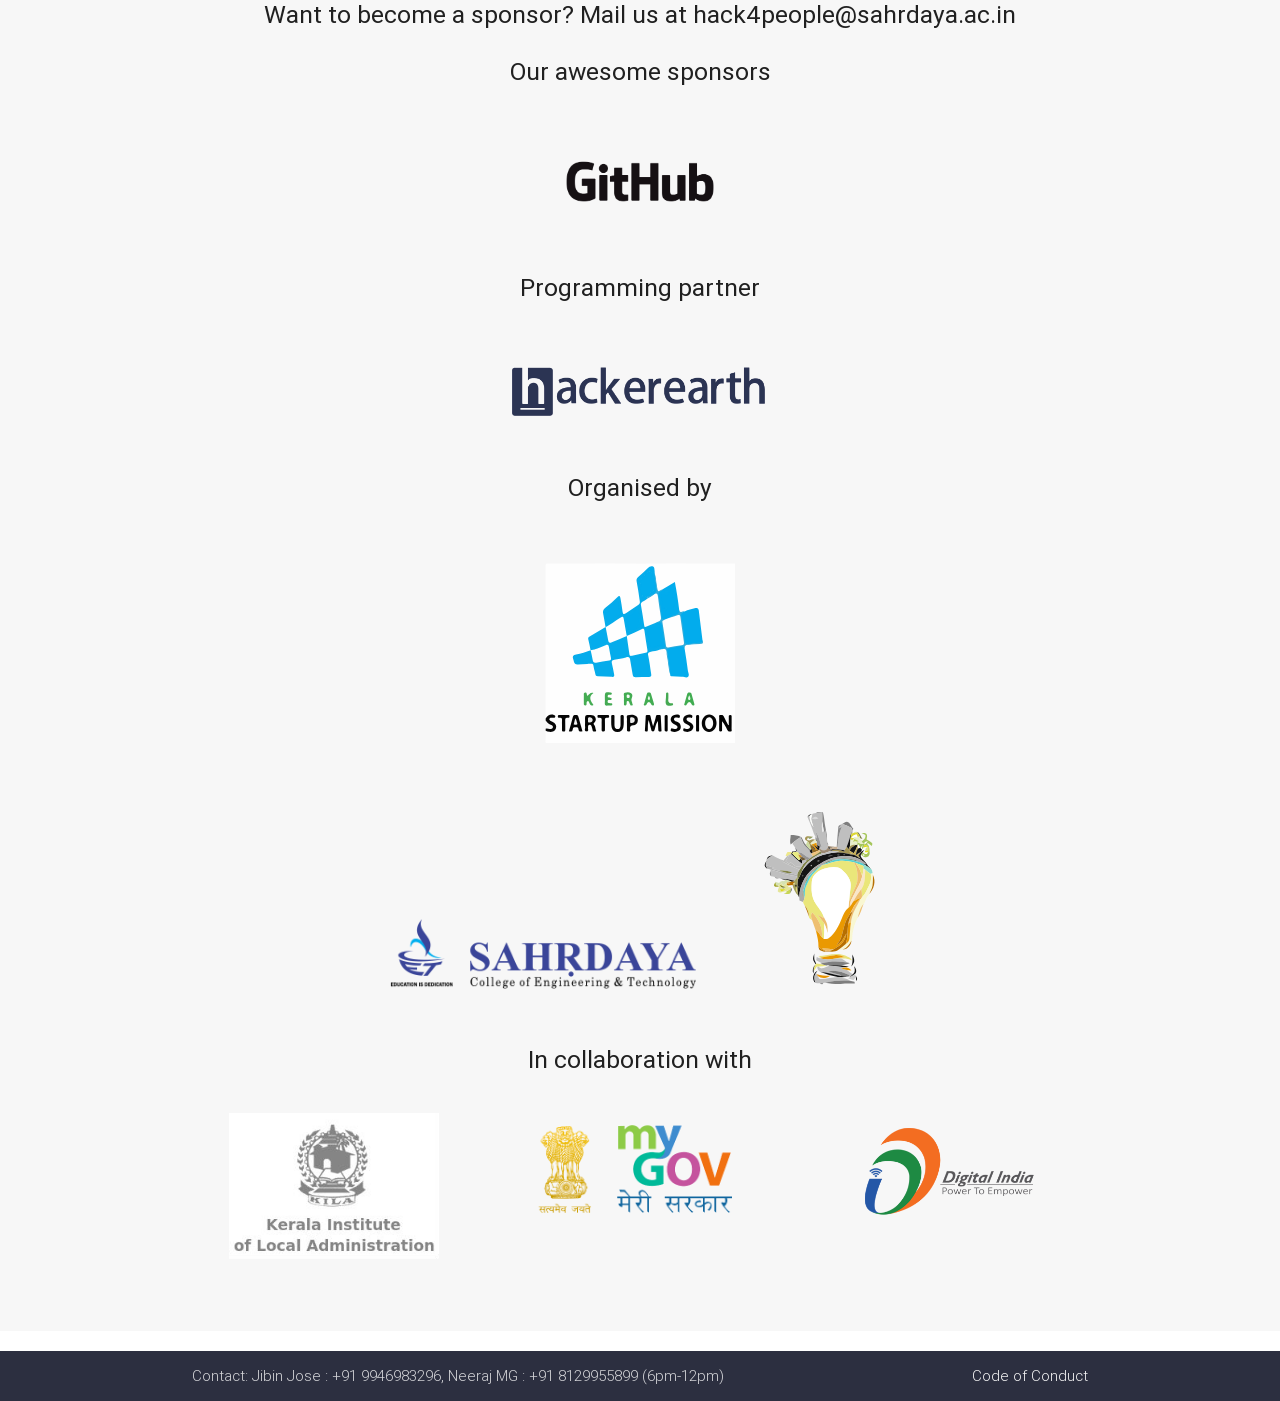
==== commit b0433c73: "added year" ====
--- a/index.html
+++ b/index.html
@@ -106,7 +106,7 @@
                 </div>
             </div>
             <div class="row ">
-                <h5 class="thin valign center-align white-text" style="white-space: nowrap; font-weight:200">National Hackathon<br>November 3,4,5</h5>
+                <h5 class="thin valign center-align white-text" style="white-space: nowrap; font-weight:200">National Hackathon<br>November 3,4,5 2016</h5>
             </div>
             <div class="row ">
                 <div style="text-align:center; ">
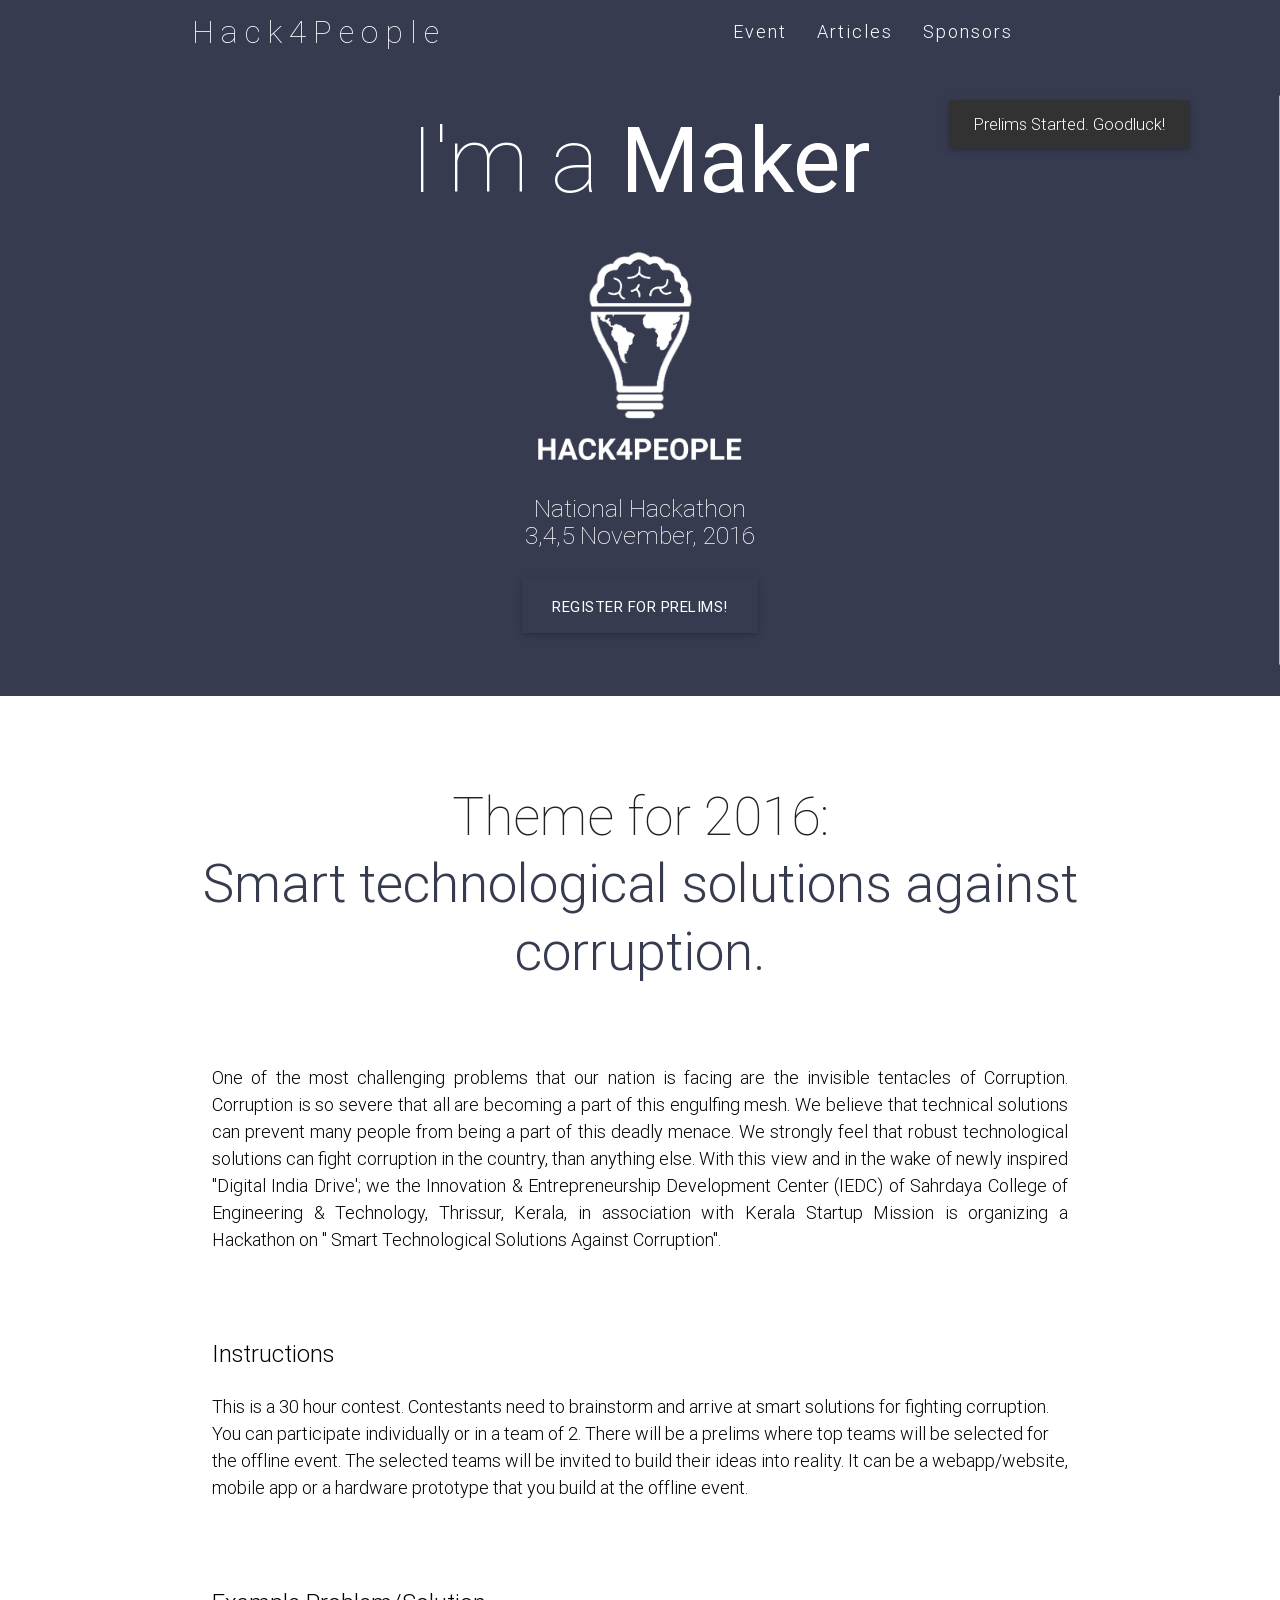
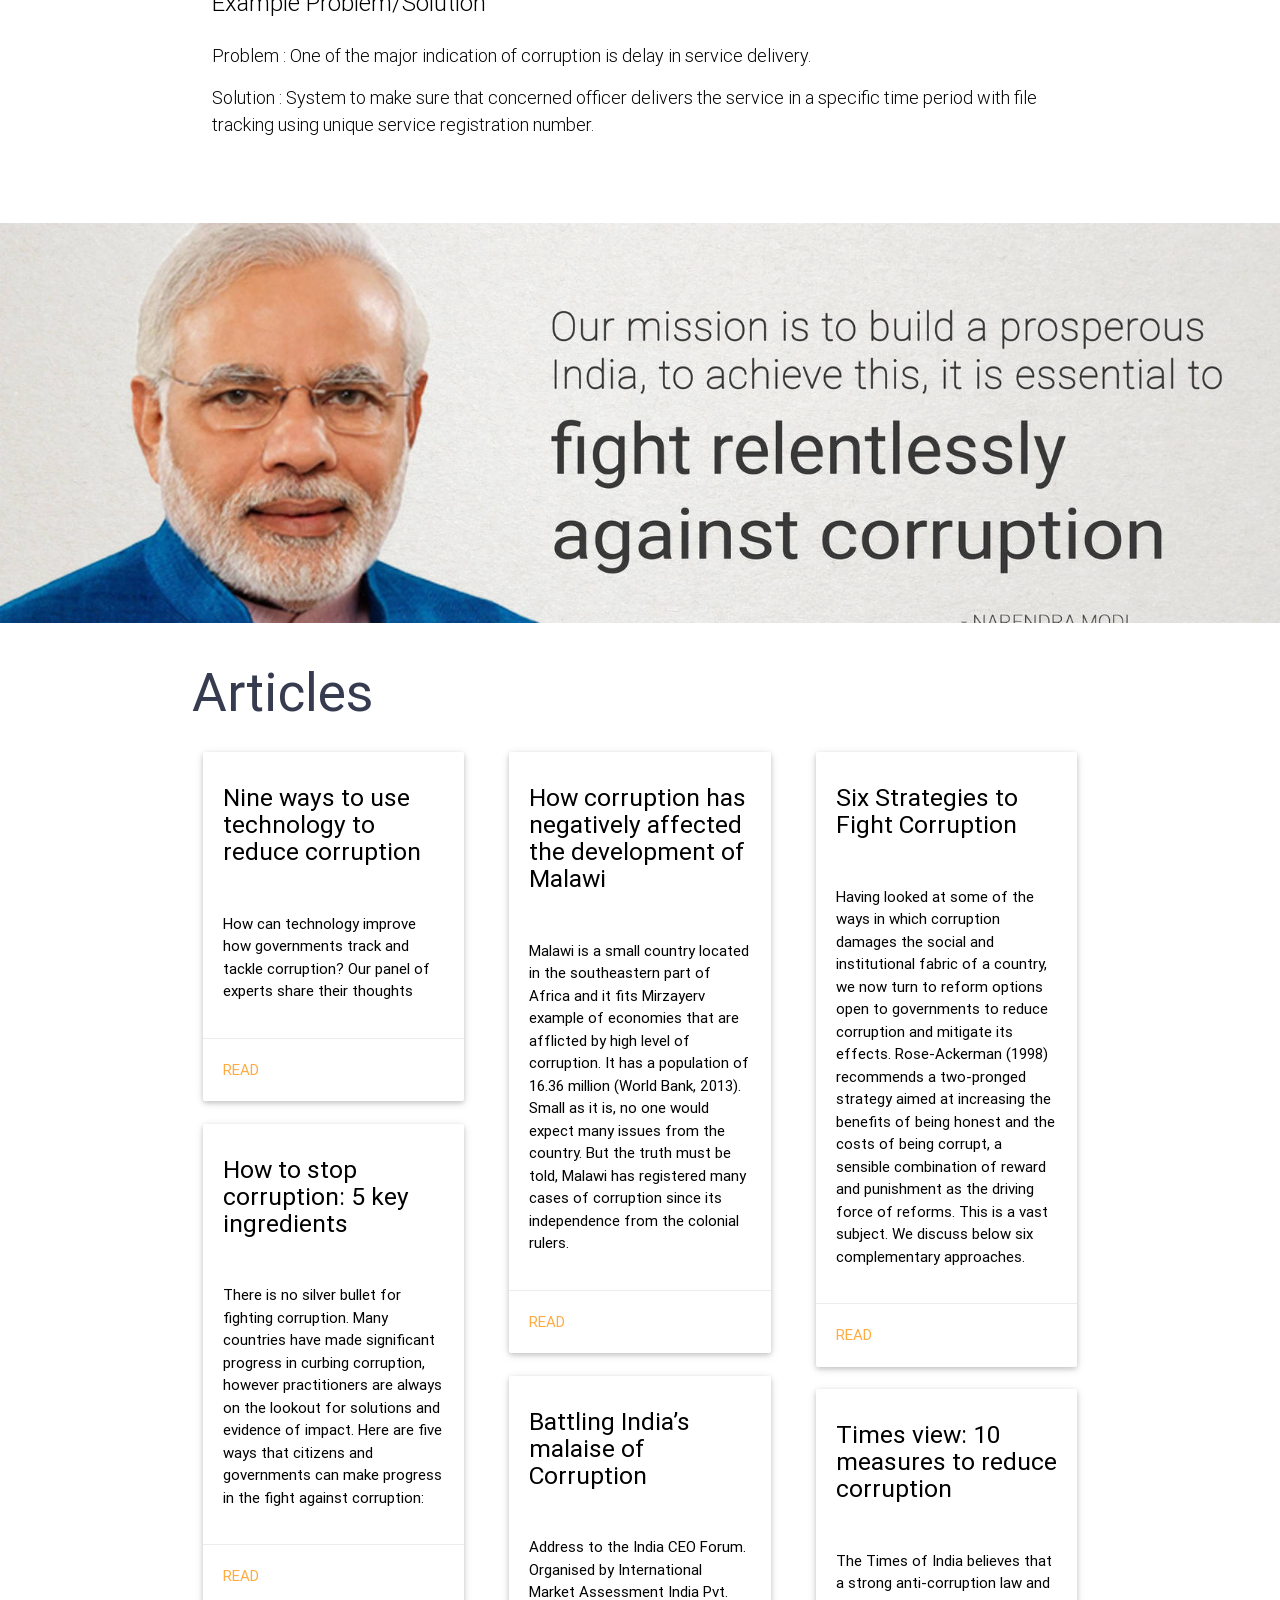
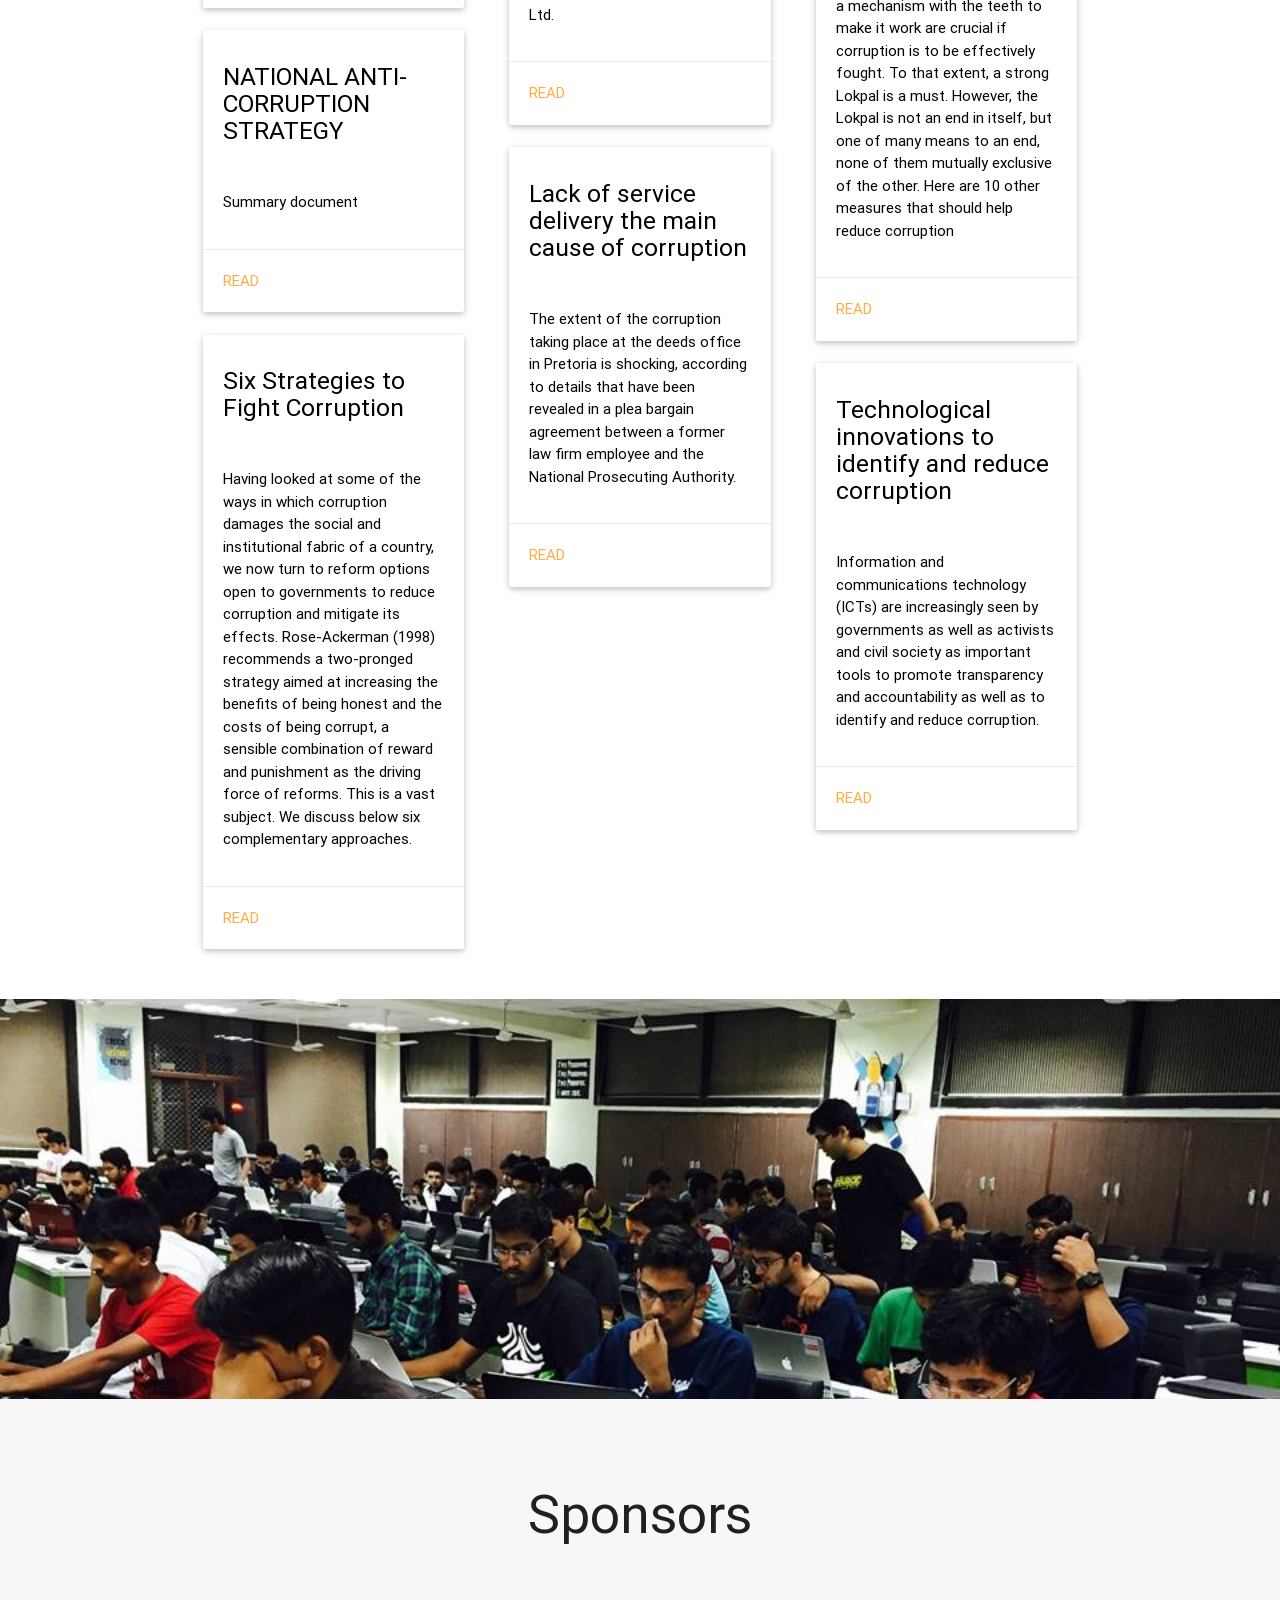
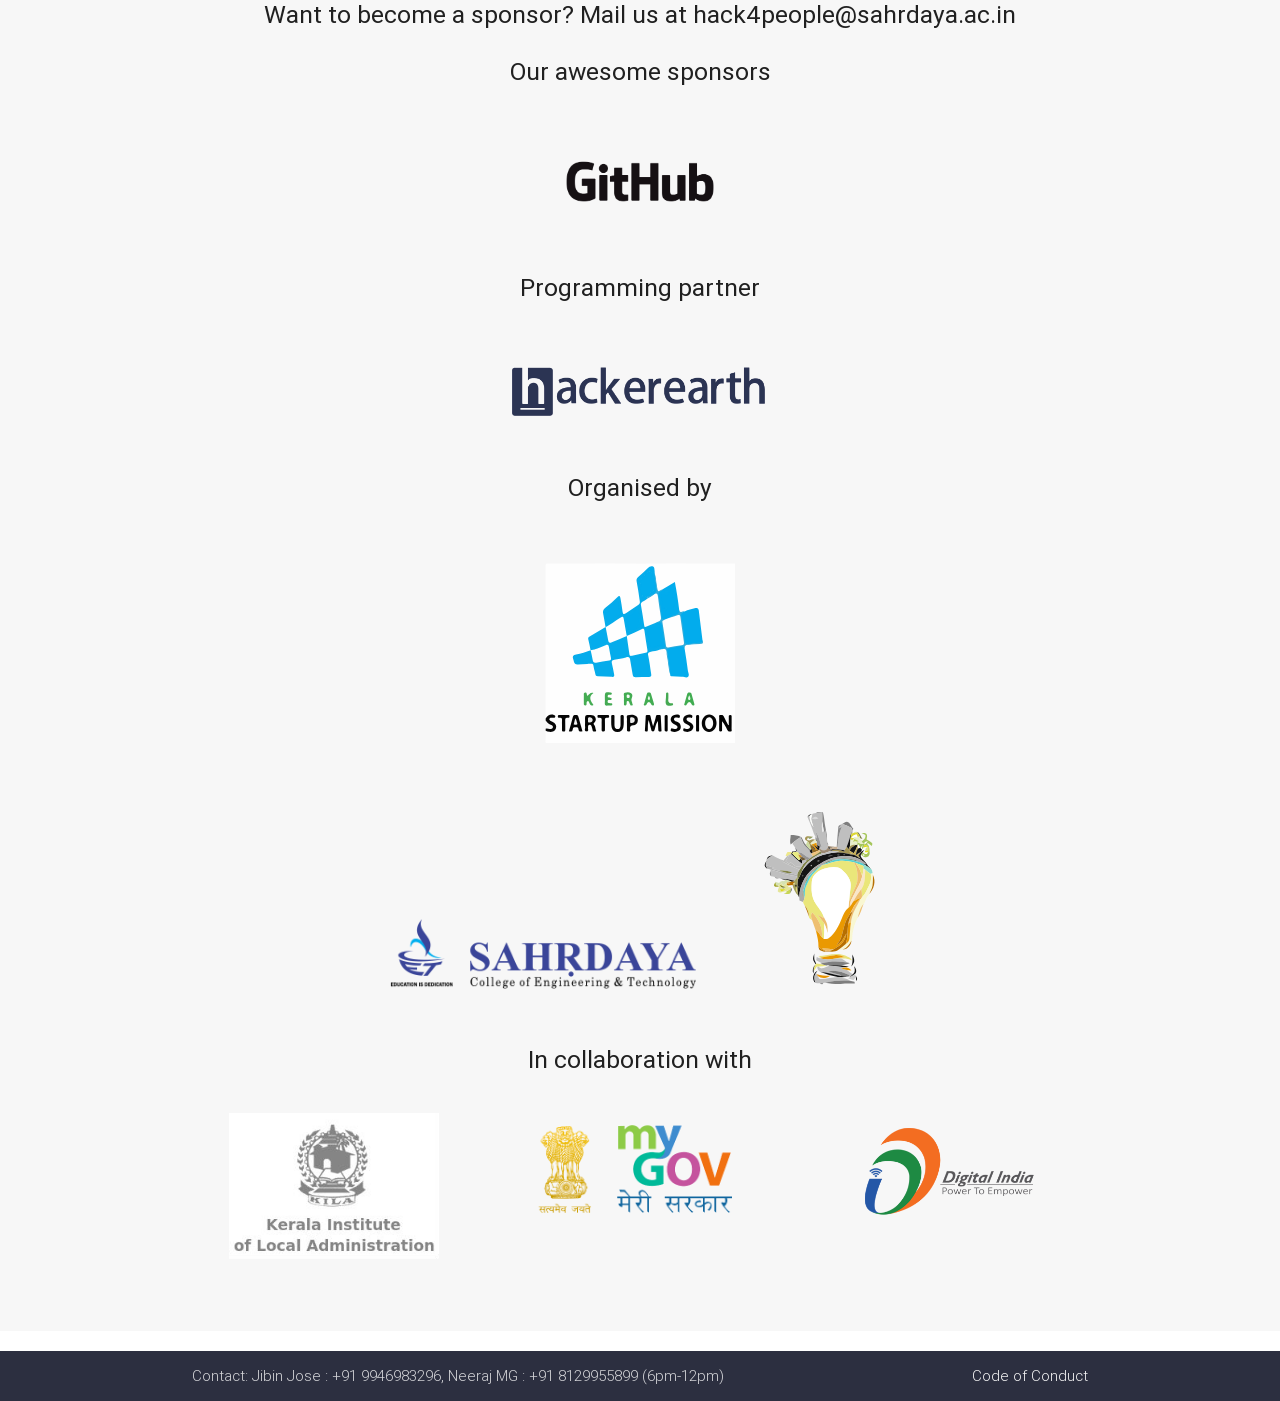
==== commit a3791f34: "added year" ====
--- a/index.html
+++ b/index.html
@@ -106,7 +106,7 @@
                 </div>
             </div>
             <div class="row ">
-                <h5 class="thin valign center-align white-text" style="white-space: nowrap; font-weight:200">National Hackathon<br>November 3,4,5 2016</h5>
+                <h5 class="thin valign center-align white-text" style="white-space: nowrap; font-weight:200">National Hackathon<br>3,4,5 November, 2016</h5>
             </div>
             <div class="row ">
                 <div style="text-align:center; ">
